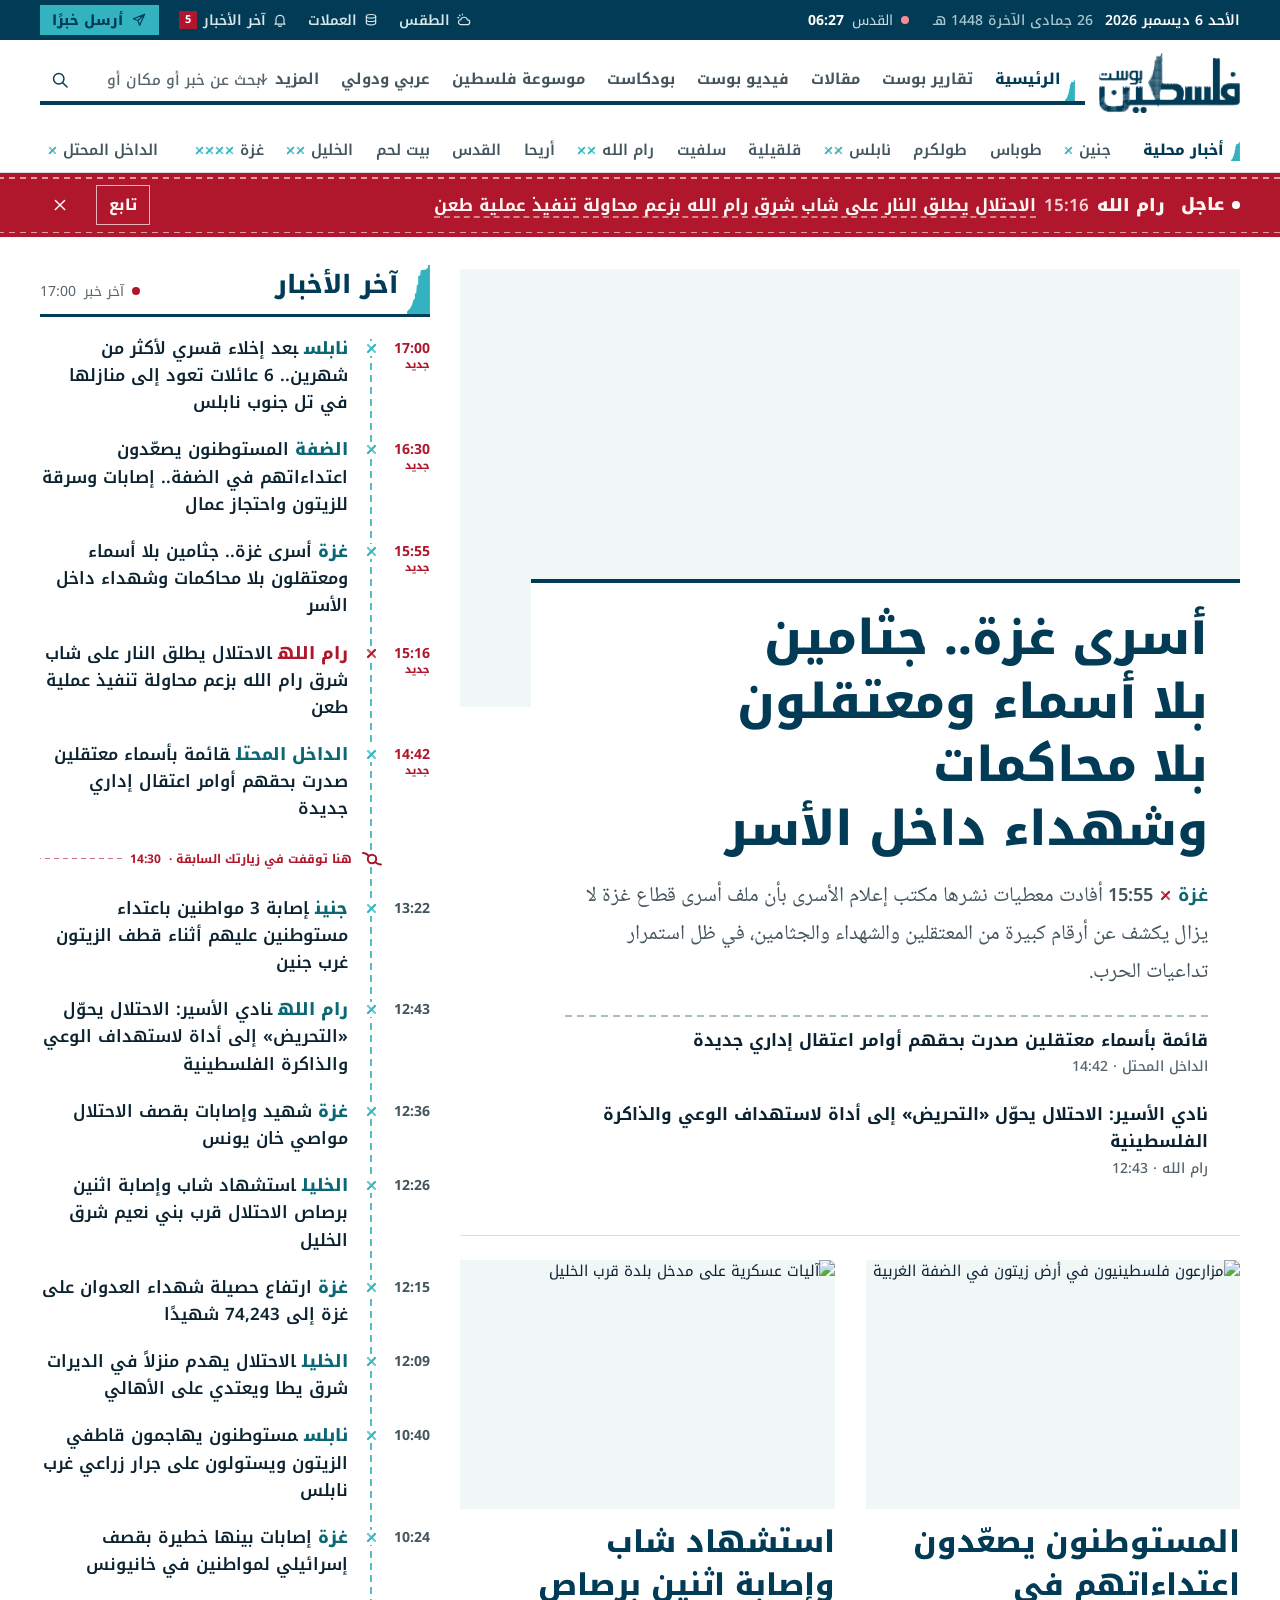
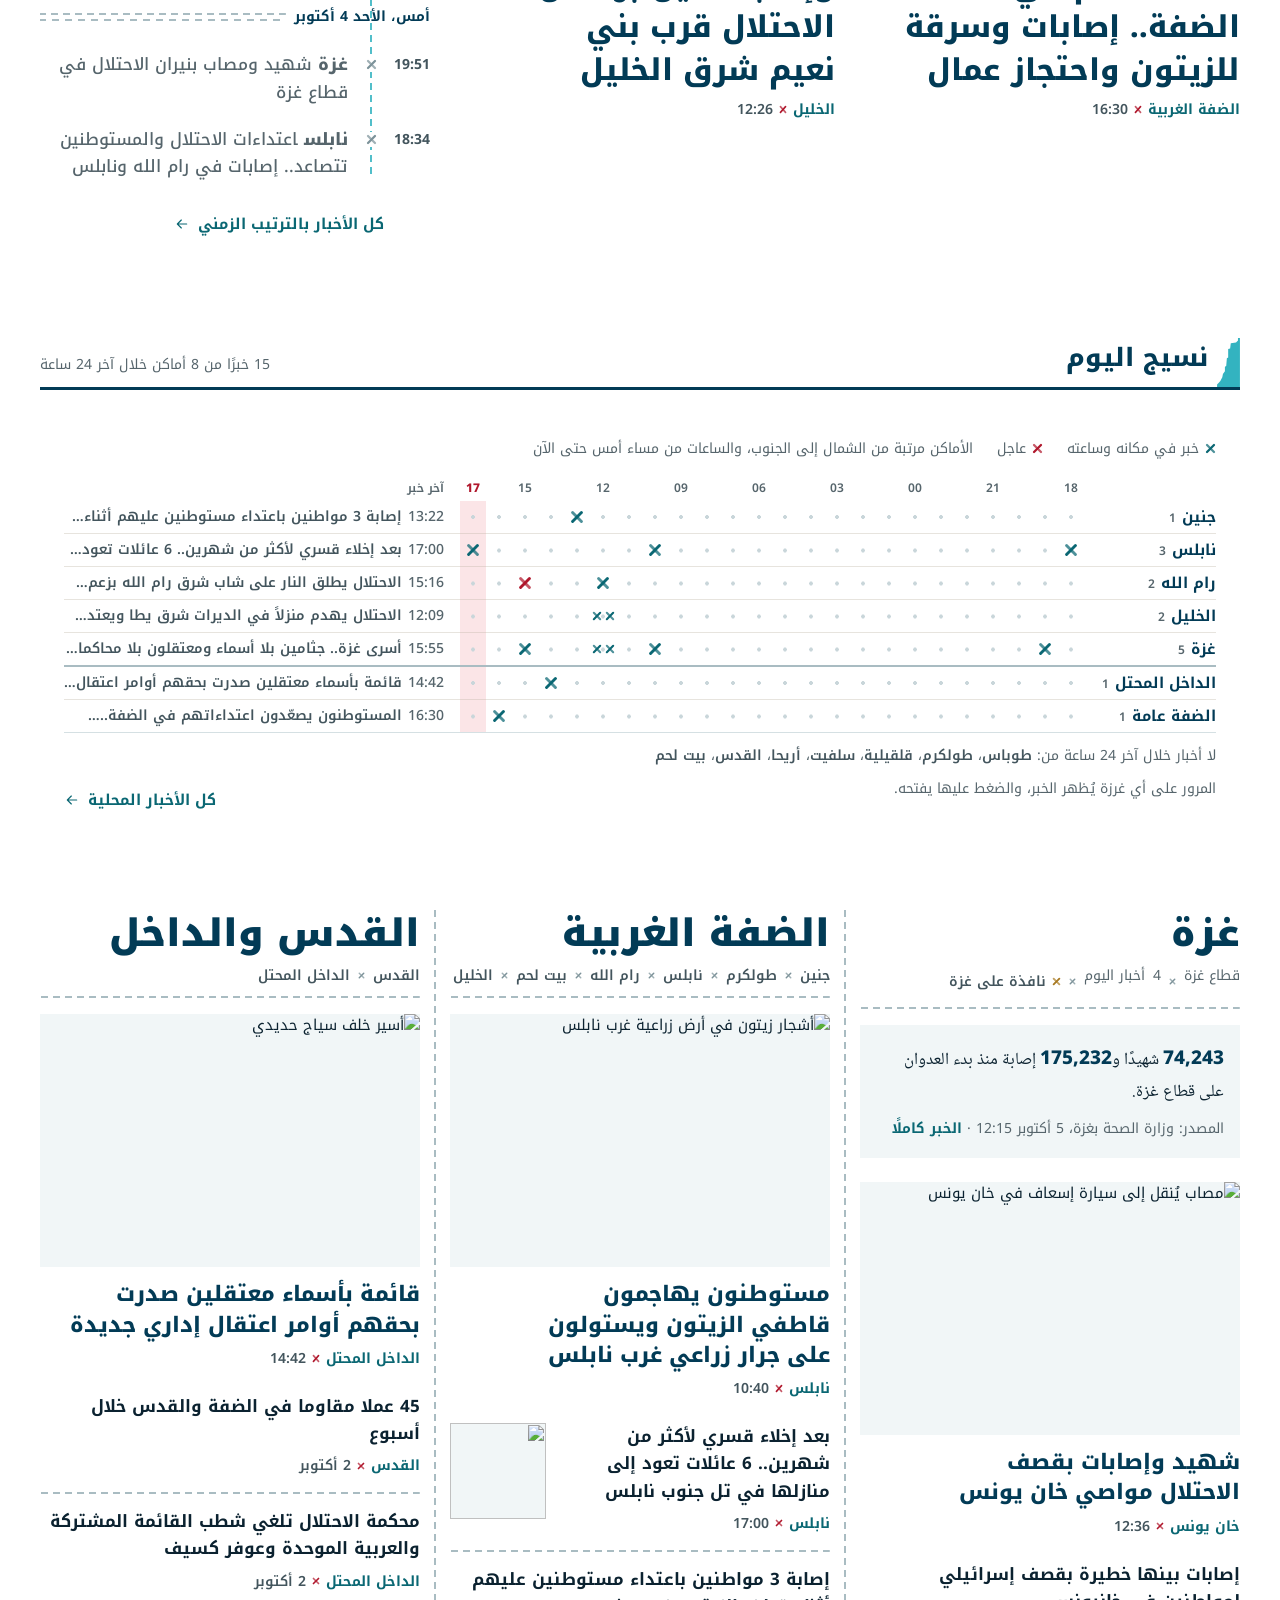
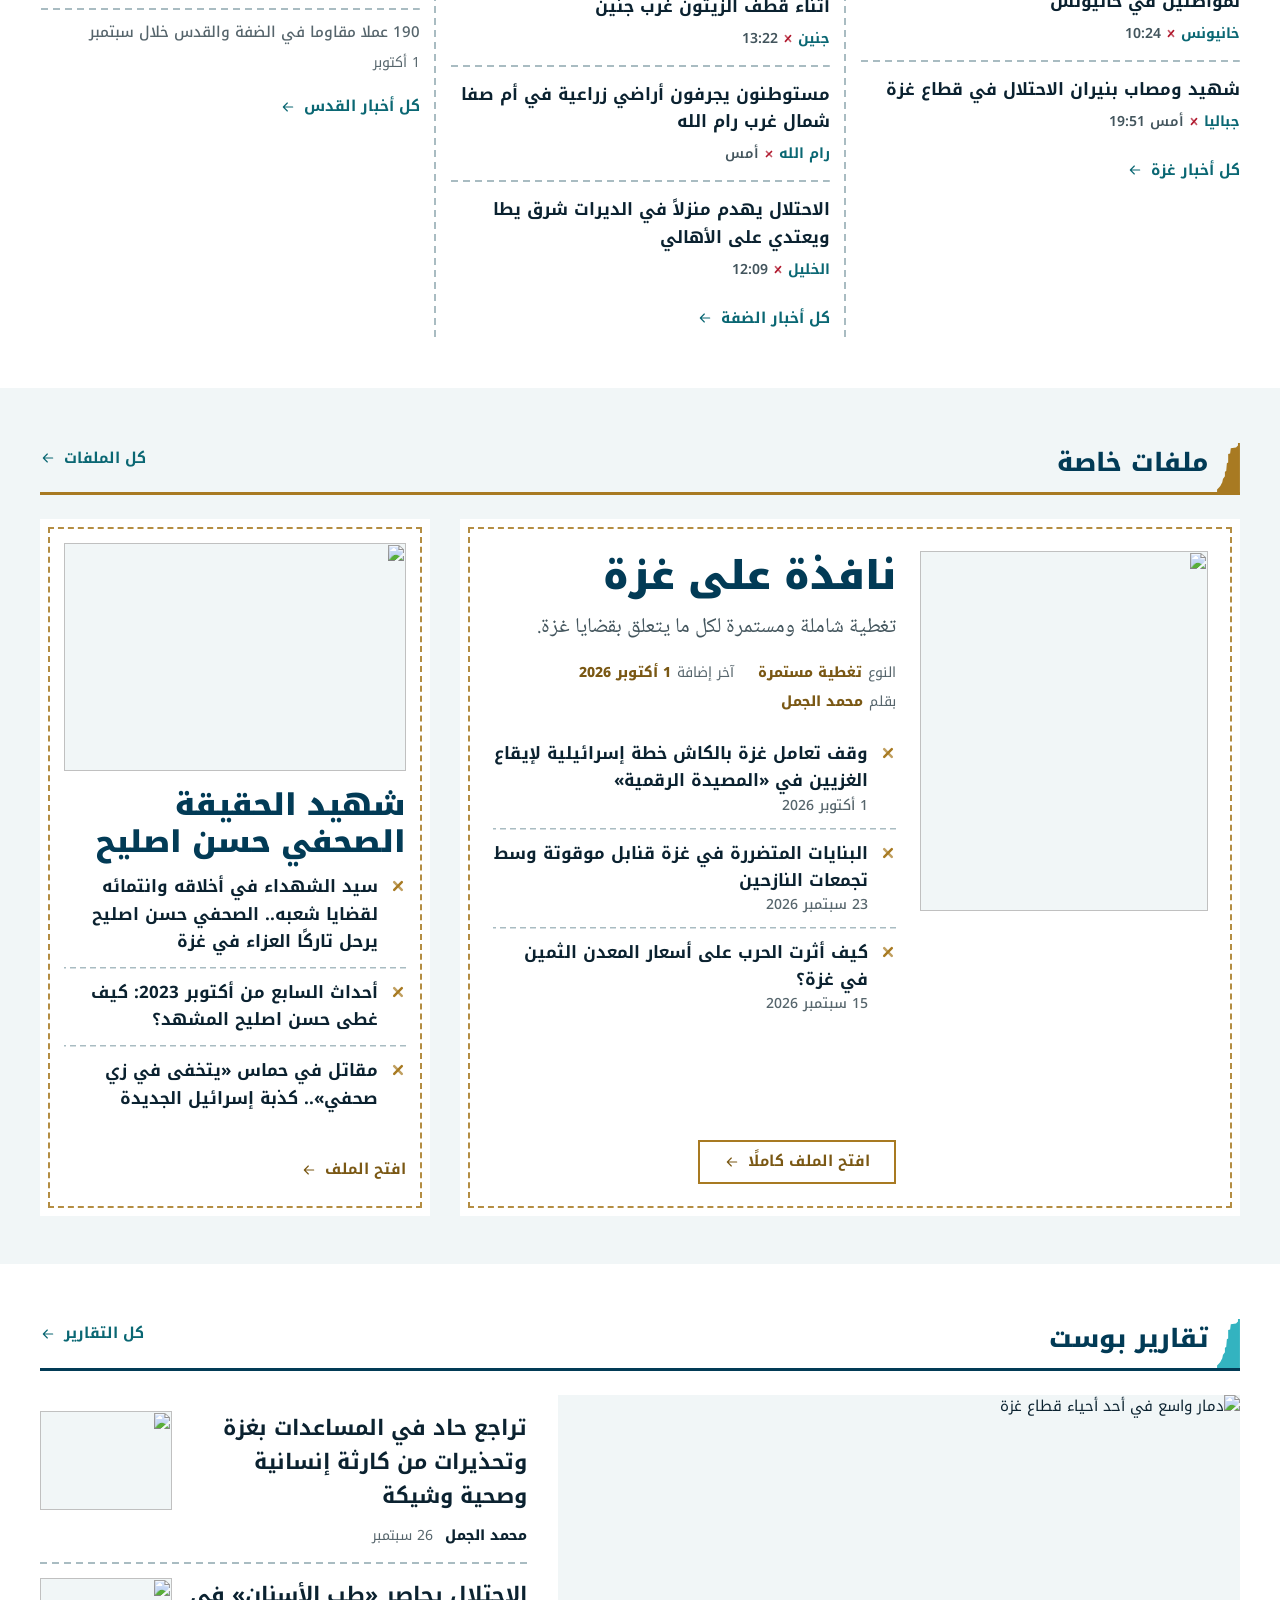
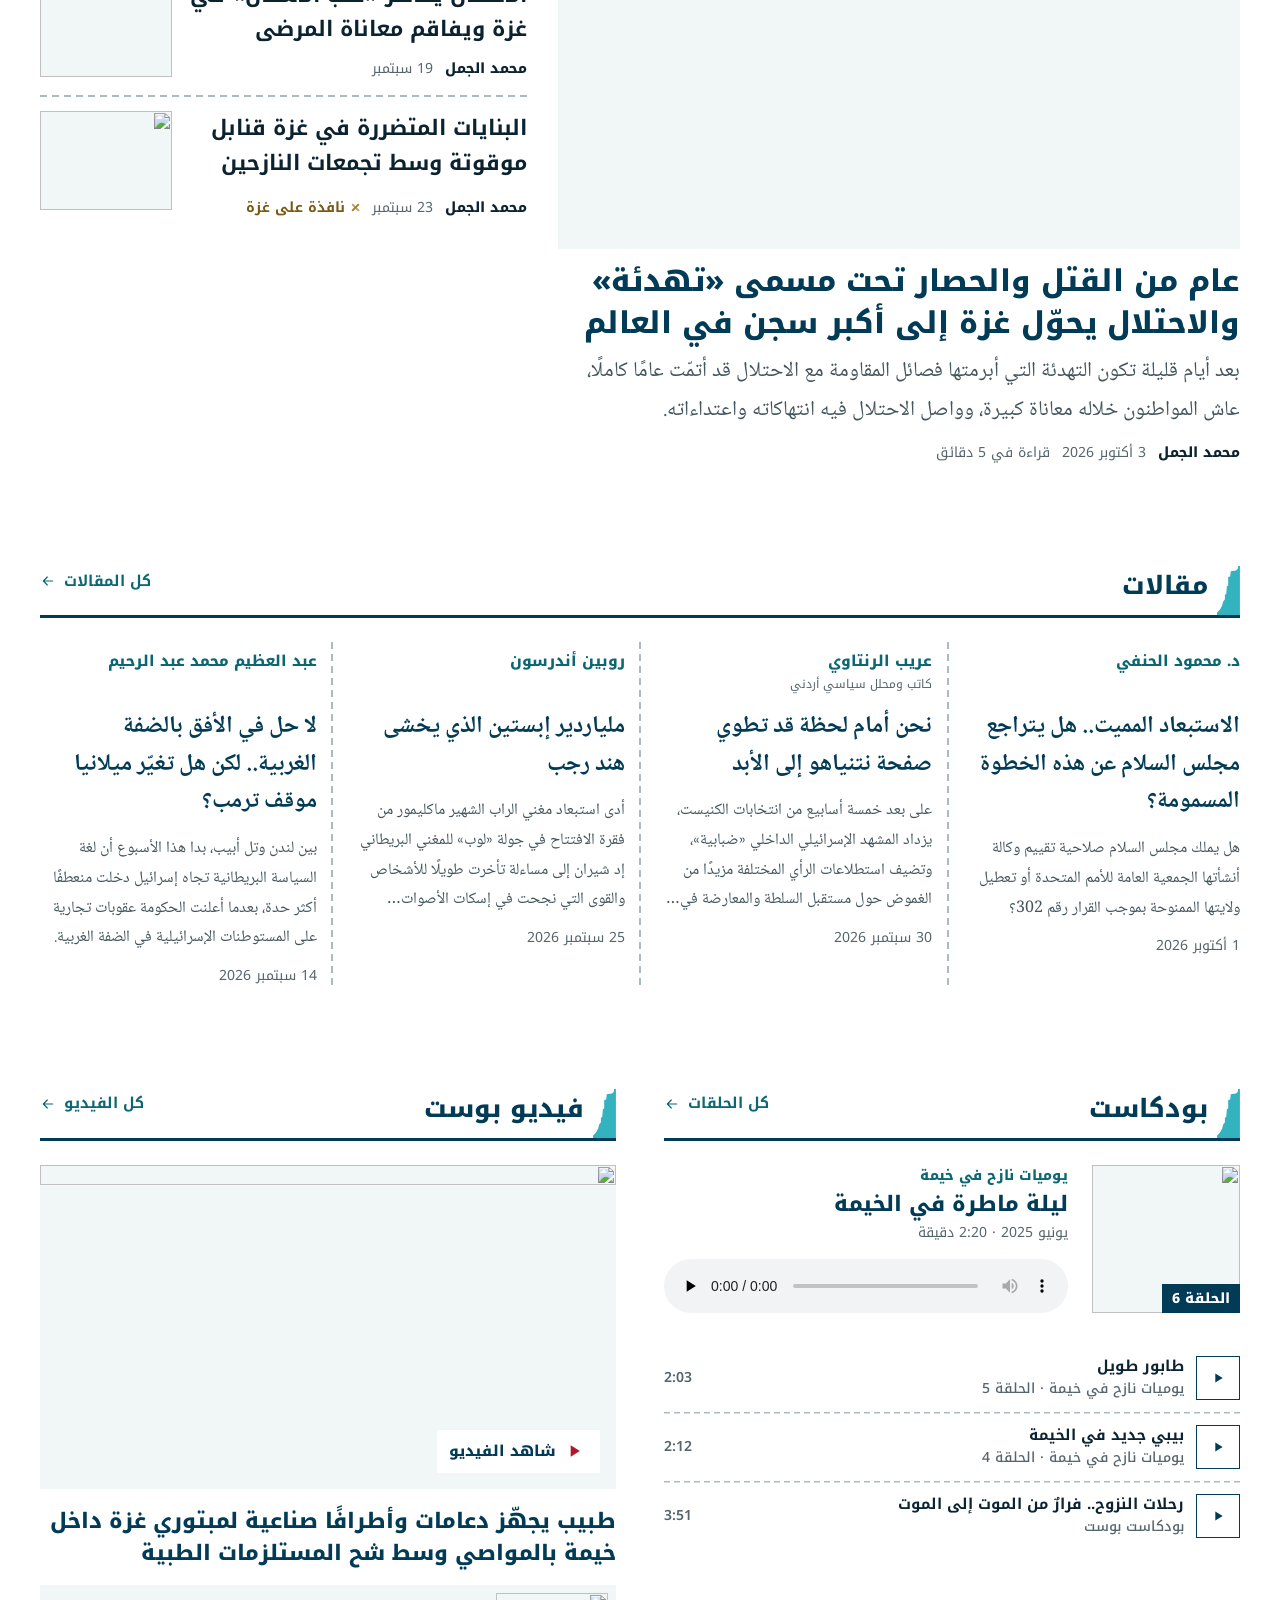
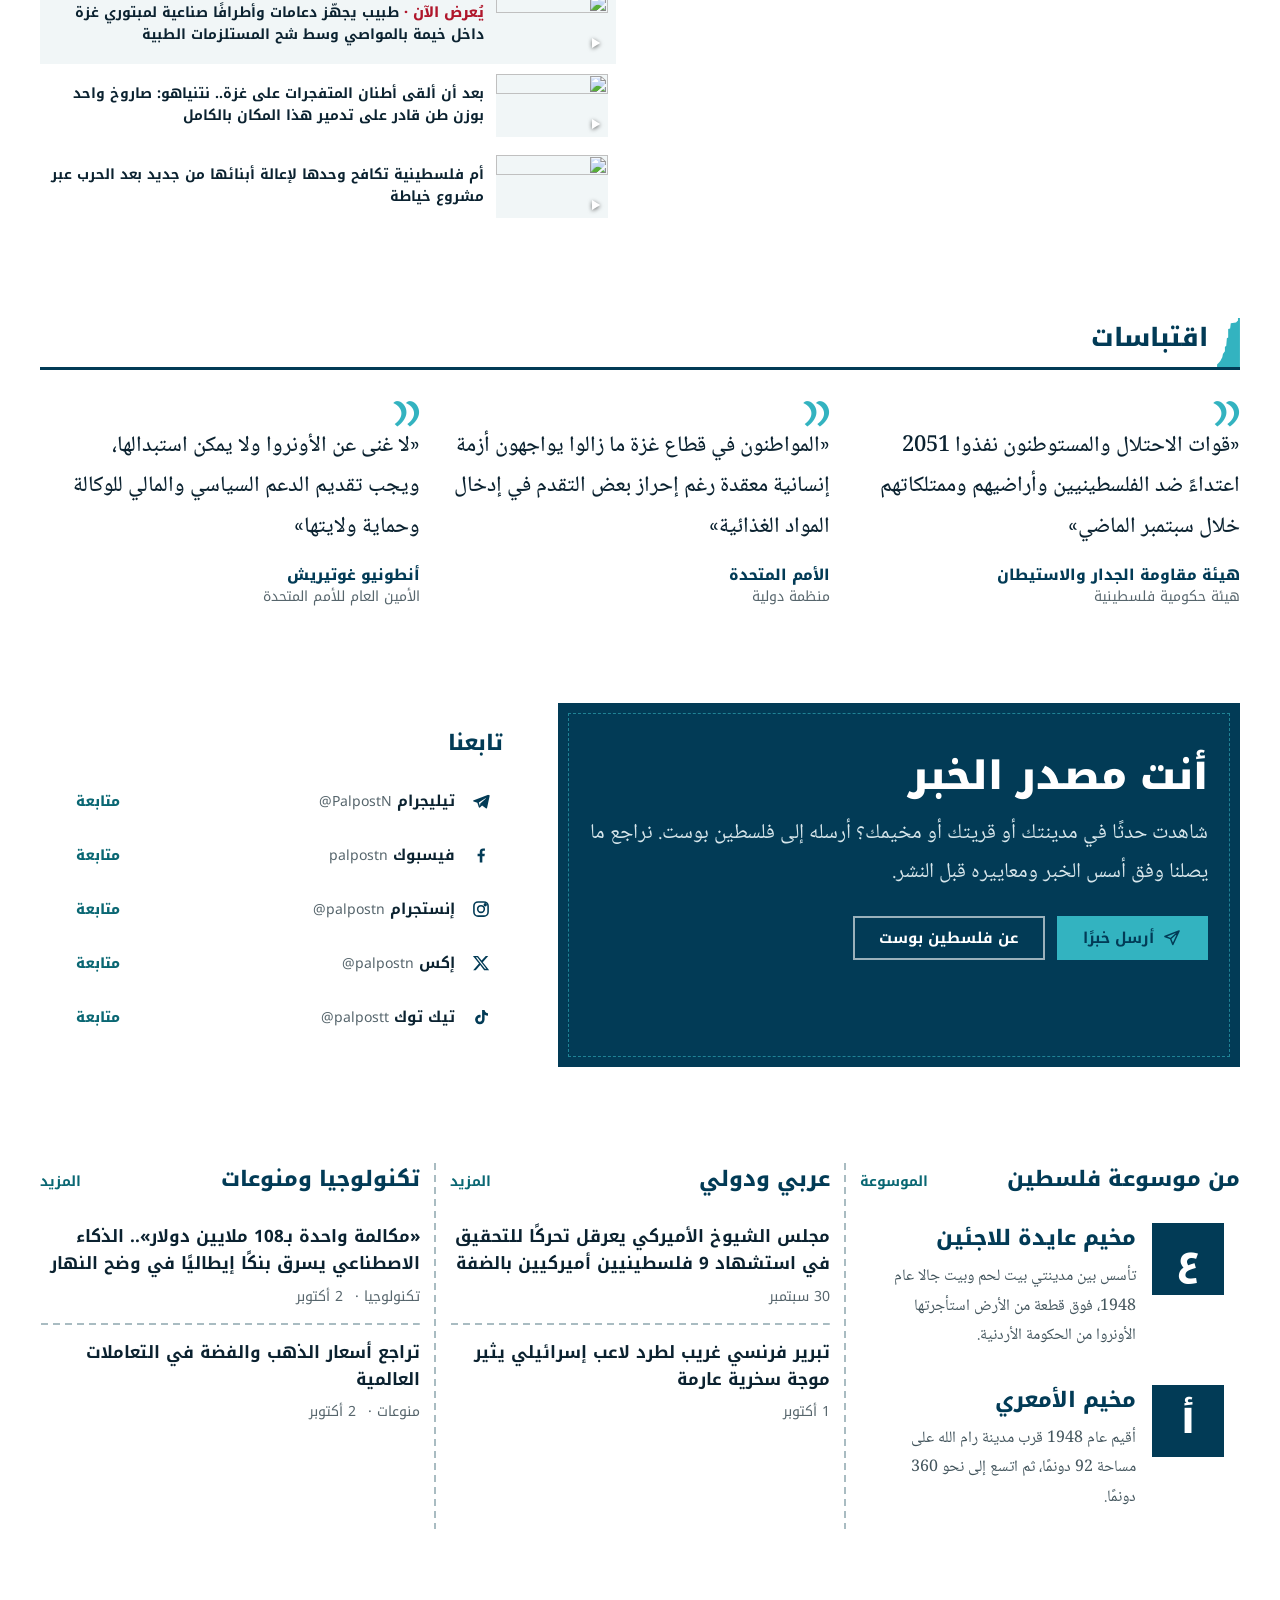
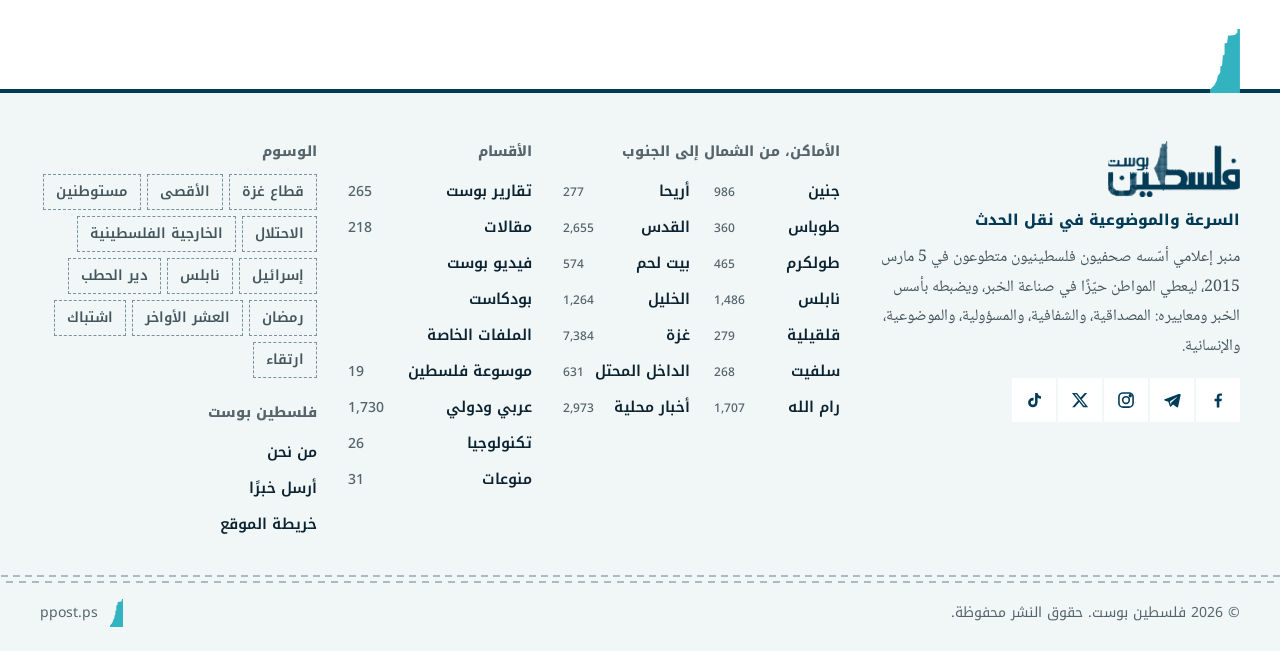
==== index.html @ b48891b4 "Palestine Post 2.0 design prototype preview Co-Authored-By: Claude Opus 5.5 <noreply@anthropic.com>" ====
<!doctype html>
<html lang="ar" dir="rtl">
<head>
<meta charset="utf-8">
<meta name="viewport" content="width=device-width, initial-scale=1, viewport-fit=cover">
<title>فلسطين بوست — ما يحدث في فلسطين الآن، مكانًا مكانًا</title>
<meta name="description" content="آخر الأخبار من غزة والقدس ورام الله ونابلس والخليل وجنين وكل المحافظات، بالتوقيت والمكان. السرعة والموضوعية في نقل الحدث.">
<meta name="robots" content="noindex, nofollow">
<meta name="theme-color" content="#023B56">
<link rel="icon" href="assets/img/favicon.svg" type="image/svg+xml">
<link rel="preconnect" href="https://fonts.googleapis.com">
<link rel="preconnect" href="https://fonts.gstatic.com" crossorigin>
<link rel="preconnect" href="https://fsn1.your-objectstorage.com">
<link rel="stylesheet" href="https://fonts.googleapis.com/css2?family=Noto+Kufi+Arabic:wght@400..900&amp;family=Noto+Naskh+Arabic:wght@400..700&amp;display=swap">
<link rel="stylesheet" href="assets/css/tokens.css?v=14">
<link rel="stylesheet" href="assets/css/base.css?v=14">
<link rel="stylesheet" href="assets/css/components.css?v=14">
<link rel="stylesheet" href="assets/css/pages.css?v=14">
<script src="assets/js/pp.js?v=14" defer></script>

</head>

<body class="page-home">
<svg xmlns="http://www.w3.org/2000/svg" class="sprite" aria-hidden="true" focusable="false">
  
  <symbol id="i-search" viewBox="0 0 24 24"><circle cx="10.5" cy="10.5" r="6.25"/><path d="M15.2 15.2L20.5 20.5"/></symbol>
  <symbol id="i-bell" viewBox="0 0 24 24"><path d="M6 16.5V11a6 6 0 0 1 12 0v5.5l1.5 1.8h-15z"/><path d="M10 20.5a2.2 2.2 0 0 0 4 0"/></symbol>
  <symbol id="i-menu" viewBox="0 0 24 24"><path d="M4 7h16M4 12h16M4 17h16"/></symbol>
  <symbol id="i-close" viewBox="0 0 24 24"><path d="M6.5 6.5l11 11M17.5 6.5l-11 11"/></symbol>
  <symbol id="i-chevron" viewBox="0 0 24 24"><path d="M6.5 9.5L12 15l5.5-5.5"/></symbol>
  <symbol id="i-arrow" viewBox="0 0 24 24"><path d="M19 12H5.5M11 6l-6 6 6 6"/></symbol>
  <symbol id="i-up" viewBox="0 0 24 24"><path d="M12 19V5.5M6 11l6-6 6 6"/></symbol>
  <symbol id="i-play" viewBox="0 0 24 24"><path d="M8 5.2v13.6L19 12z" fill="currentColor" stroke="none"/></symbol>
  <symbol id="i-pause" viewBox="0 0 24 24"><path d="M7 5h3.5v14H7zM13.5 5H17v14h-3.5z" fill="currentColor" stroke="none"/></symbol>
  <symbol id="i-back" viewBox="0 0 24 24"><path d="M4.5 12a7.5 7.5 0 1 0 2.2-5.3M4.5 4.5v3.2h3.2"/></symbol>
  <symbol id="i-fwd" viewBox="0 0 24 24"><path d="M19.5 12a7.5 7.5 0 1 1-2.2-5.3M19.5 4.5v3.2h-3.2"/></symbol>
  <symbol id="i-share" viewBox="0 0 24 24"><circle cx="17.5" cy="5.5" r="2.5"/><circle cx="6.5" cy="12" r="2.5"/><circle cx="17.5" cy="18.5" r="2.5"/><path d="M8.7 10.8l6.6-4M8.7 13.2l6.6 4"/></symbol>
  <symbol id="i-link" viewBox="0 0 24 24"><path d="M10 14a4 4 0 0 0 5.7 0l3-3a4 4 0 0 0-5.7-5.7l-1.1 1.1"/><path d="M14 10a4 4 0 0 0-5.7 0l-3 3a4 4 0 0 0 5.7 5.7l1.1-1.1"/></symbol>
  <symbol id="i-check" viewBox="0 0 24 24"><path d="M5 12.5l4.5 4.5L19 7.5"/></symbol>
  <symbol id="i-weather" viewBox="0 0 24 24"><path d="M7.8 19h9a3.6 3.6 0 0 0 .4-7.2 5.2 5.2 0 0 0-10-0.2A3.7 3.7 0 0 0 7.8 19z"/><path d="M5.2 4.5l.8 1.3M2.6 8.5l1.4.4M9.5 3v1.5"/></symbol>
  <symbol id="i-coins" viewBox="0 0 24 24"><ellipse cx="12" cy="6.5" rx="7" ry="2.8"/><path d="M5 6.5v5c0 1.5 3.1 2.8 7 2.8s7-1.3 7-2.8v-5M5 11.5v5c0 1.5 3.1 2.8 7 2.8s7-1.3 7-2.8v-5"/></symbol>
  <symbol id="i-clock" viewBox="0 0 24 24"><circle cx="12" cy="12" r="8.5"/><path d="M12 7.5V12l3 2"/></symbol>
  <symbol id="i-type" viewBox="0 0 24 24"><path d="M3 18.5L7.5 6l4.5 12.5M4.7 14.5h5.6M14 18.5l3-8.2 3 8.2M15 16h4"/></symbol>
  <symbol id="i-filter" viewBox="0 0 24 24"><path d="M4 5.5h16l-6 7v5.5l-4 2v-7.5z"/></symbol>
  <symbol id="i-grid" viewBox="0 0 24 24"><path d="M4.5 4.5h6v6h-6zM13.5 4.5h6v6h-6zM4.5 13.5h6v6h-6zM13.5 13.5h6v6h-6z"/></symbol>
  <symbol id="i-list" viewBox="0 0 24 24"><path d="M9 6.5h11M9 12h11M9 17.5h11M4.5 6.5h.5M4.5 12h.5M4.5 17.5h.5"/></symbol>
  <symbol id="i-mic" viewBox="0 0 24 24"><rect x="9" y="3.5" width="6" height="11" rx="3"/><path d="M6 11.5a6 6 0 0 0 12 0M12 17.5V21"/></symbol>
  <symbol id="i-film" viewBox="0 0 24 24"><rect x="3" y="6" width="13" height="12"/><path d="M16 10.2l5-3v9.6l-5-3"/></symbol>
  <symbol id="i-folder" viewBox="0 0 24 24"><path d="M3.5 18.5V5.5h6l2 2.5h9v10.5z"/></symbol>
  <symbol id="i-send" viewBox="0 0 24 24"><path d="M20.5 3.5L3.5 10.2l6.8 2.6 2.7 7 7.5-16.3zM10.3 12.8l10.2-9.3"/></symbol>
  <symbol id="i-pin" viewBox="0 0 24 24"><path d="M12 21s-6.5-6-6.5-11a6.5 6.5 0 0 1 13 0c0 5-6.5 11-6.5 11z"/><circle cx="12" cy="10" r="2.3"/></symbol>
  <symbol id="i-calendar" viewBox="0 0 24 24"><rect x="3.5" y="5" width="17" height="15"/><path d="M3.5 9.5h17M8 3v4M16 3v4"/></symbol>
  <symbol id="i-external" viewBox="0 0 24 24"><path d="M14 4h6v6M20 4l-8.5 8.5M18 13.5V20H4V6h6.5"/></symbol>
  <symbol id="i-copy" viewBox="0 0 24 24"><path d="M8.5 8.5h11v11h-11z"/><path d="M15.5 8.5v-4h-11v11h4"/></symbol>
  <symbol id="i-mail" viewBox="0 0 24 24"><path d="M3.5 6h17v12h-17z"/><path d="M4 6.5l8 6 8-6"/></symbol>
  <symbol id="i-sort" viewBox="0 0 24 24"><path d="M8 4.5v15M4.5 16l3.5 3.5L11.5 16M16 19.5v-15M12.5 8L16 4.5 19.5 8"/></symbol>
  <symbol id="i-quote" viewBox="0 0 24 24"><path d="M10.5 6.5L5 12l5.5 5.5M18.5 6.5L13 12l5.5 5.5"/></symbol>
  
  <symbol id="x-stitch" viewBox="0 0 12 12"><path d="M2.2 2.2l7.6 7.6" stroke="currentColor" stroke-opacity=".72" stroke-width="2.5" stroke-linecap="round" fill="none"/><path d="M9.8 2.2l-7.6 7.6" stroke="currentColor" stroke-width="2.5" stroke-linecap="round" fill="none"/></symbol>
  
  <symbol id="stem" viewBox="0 0 35 75"><path d="M32 0h3v75H0v-4l3-3 2-2 3-6 1-5 3-4v-7l2-1 1-12 2-1V17l3-1 1-8 8-1 3-3z" fill="currentColor" stroke="none"/></symbol>
  
  <symbol id="s-facebook" viewBox="0 0 24 24"><path d="M13.6 21v-7.6h2.6l.4-3h-3V8.5c0-.9.3-1.5 1.5-1.5h1.6V4.3c-.3 0-1.2-.1-2.3-.1-2.3 0-3.9 1.4-3.9 4v2.2H7.9v3h2.6V21z" fill="currentColor" stroke="none"/></symbol>
  <symbol id="s-x" viewBox="0 0 24 24"><path d="M17.7 3.5h3L14.1 11l7.7 9.6h-6l-4.7-6.1-5.4 6.1H2.6l7-8L2.3 3.5h6.1l4.3 5.6zm-1 15.4h1.7L7.5 5.1H5.7z" fill="currentColor" stroke="none"/></symbol>
  <symbol id="s-telegram" viewBox="0 0 24 24"><path d="M20.7 4.4L3.4 11.1c-1.2.5-1.1 1.2-.2 1.5l4.4 1.4 1.7 5.2c.2.6.4.8.9.8.4 0 .6-.2.9-.5l2.2-2.1 4.5 3.3c.8.5 1.4.2 1.6-.8l2.9-13.7c.3-1.2-.5-1.8-1.6-1.3zM9.4 13.8l8-5.1c.4-.2.7-.1.4.2l-6.7 6.1-.3 3.1z" fill="currentColor" stroke="none"/></symbol>
  <symbol id="s-instagram" viewBox="0 0 24 24"><rect x="3.5" y="3.5" width="17" height="17" rx="5" fill="none" stroke="currentColor" stroke-width="1.9"/><circle cx="12" cy="12" r="4" fill="none" stroke="currentColor" stroke-width="1.9"/><circle cx="17.1" cy="6.9" r="1.15" fill="currentColor"/></symbol>
  <symbol id="s-tiktok" viewBox="0 0 24 24"><path d="M16.3 3.5c.4 2.2 1.8 3.7 4.1 3.9v3c-1.5 0-2.9-.4-4.1-1.2v5.9a5.7 5.7 0 1 1-5.7-5.7l.9.1v3.1l-.9-.1a2.6 2.6 0 1 0 2.7 2.6V3.5z" fill="currentColor" stroke="none"/></symbol>
  <symbol id="s-whatsapp" viewBox="0 0 24 24"><path d="M12 3.2a8.8 8.8 0 0 0-7.6 13.2L3.3 20.8l4.5-1.2A8.8 8.8 0 1 0 12 3.2z" fill="none" stroke="currentColor" stroke-width="1.8" stroke-linejoin="round"/><path d="M8.9 8.3c.2-.4.4-.4.7-.4h.5c.2 0 .4 0 .6.4l.7 1.8c.1.2 0 .4-.1.6l-.6.7c-.1.1-.2.3 0 .5a6 6 0 0 0 2.4 2.3c.2.1.4.1.5-.1l.7-.8c.2-.2.4-.2.6-.1l1.7.9c.3.1.4.3.3.5 0 .9-.6 1.6-1.4 1.9-.7.3-1.5.2-2.4-.1a8.5 8.5 0 0 1-4.5-4.4c-.4-.9-.3-1.9.3-2.7z" fill="currentColor" stroke="none"/></symbol>
</svg>
<!--
THESIS: Palestine Post as counted-thread journalism: every story is one stitch placed on a grid of places and hours. The page is woven, dense like the thobe's chest panel at the top, open for reading in the middle, dense like the hem at the foot. Refuses the boxed card-grid portal and the flag, map and keffiyeh costume.
OWN-WORLD: White paper ground with cool mist bands (#F1F6F7); logo navy #023B56 carries mastheads, headlines and the baseline; logo teal #33B3C0 is the brand thread and the colour of the ط-stem signature; madder #B0172C only for now and urgent; gold thread only for special files. Noto Kufi Arabic (grid-built display and UI) with Noto Naskh Arabic (reading). Cross-stitch marks, running-stitch seams, a 4px counted grid; no boxed cards, no rounded corners.
STORY: The reader sees the lead story and what happened in the last hours and where, follows a place or a file deeper, and comes back tomorrow to the same loom.
FIRST VIEWPORT: Navy strip with date, Jerusalem clock and live weather and currency values; the logo's baseline drawn across the masthead with sections and search written on it; place rail north to south with today's stitches; red thread only when a story is breaking; lead photo with the headline panel sewn over its corner (8 cols) beside the live thread (4 cols); today's weave starts at the fold.
FORM: Tatreez as an information system; grounded list position 3; seed c39dae84.
FINISH: unreviewed and undocumented is unfinished; this build ends with the finish review, the verdict, and DESIGN.md
-->
<a class="skip-link" href="#main">تخطَّ إلى المحتوى</a>

<header class="masthead" data-masthead>
  <div class="masthead__strip">
    <div class="container masthead__strip-inner">
      <p class="masthead__date"><time data-date-greg datetime="2026-10-05">الاثنين 5 أكتوبر 2026</time><span class="masthead__hijri" data-date-hijri>24 ربيع الآخر 1448 هـ</span></p>
      <p class="masthead__clock"><span class="live-dot" aria-hidden="true"></span>القدس <time data-clock>17:12</time></p>
      <div class="masthead__tools">
        <div class="tool" data-tool="weather">
          <button class="tool__btn" type="button" aria-expanded="false" aria-controls="panel-weather">
            <svg class="icon icon--sm" aria-hidden="true"><use href="#i-weather"/></svg><span class="tool__label">الطقس</span><span class="tool__value num" data-weather-inline hidden></span>
          </button>
          <div class="tool__panel" id="panel-weather" role="region" aria-label="الطقس في غزة والقدس" hidden>
            <p class="tool__title">الطقس <small>توقعات 5 أيام</small></p>
            <div data-weather-body><p class="tool__state">يُحمَّل عند الفتح…</p></div>
          </div>
        </div>
        <div class="tool" data-tool="fx">
          <button class="tool__btn" type="button" aria-expanded="false" aria-controls="panel-fx">
            <svg class="icon icon--sm" aria-hidden="true"><use href="#i-coins"/></svg><span class="tool__label">العملات</span><span class="tool__value num" data-fx-inline hidden></span>
          </button>
          <div class="tool__panel" id="panel-fx" role="region" aria-label="أسعار العملات بالشيكل" hidden>
            <p class="tool__title">العملات <small>مقابل الشيكل</small></p>
            <div data-fx-body><p class="tool__state">يُحمَّل عند الفتح…</p></div>
          </div>
        </div>
        <div class="tool" data-tool="notif">
          <button class="tool__btn" type="button" aria-expanded="false" aria-controls="panel-notif">
            <svg class="icon icon--sm" aria-hidden="true"><use href="#i-bell"/></svg><span class="tool__label">آخر الأخبار</span><span class="tool__badge num" data-notif-count hidden>0</span>
          </button>
          <div class="tool__panel" id="panel-notif" role="region" aria-label="آخر الأخبار منذ زيارتك" hidden>
            <p class="tool__title">آخر الأخبار <small data-notif-since></small></p>
            <ol class="notif-list" data-notif-list></ol>
          </div>
        </div>
        <a class="masthead__send" href="index.html#source"><svg class="icon icon--sm" aria-hidden="true"><use href="#i-send"/></svg>أرسل خبرًا</a>
      </div>
    </div>
  </div>

  <div class="masthead__main">
    <div class="container masthead__main-inner">
      <a class="brand" href="index.html"><span class="brand__logo" role="img" aria-label="فلسطين بوست — الصفحة الرئيسية"></span></a>
      <nav class="sections" aria-label="الأقسام">
        <ul class="sections__list">
          <li><a class="sections__link" href="index.html" aria-current="page">الرئيسية</a></li>
          <li><a class="sections__link" href="section.html">تقارير بوست</a></li>
          <li><a class="sections__link" href="section.html">مقالات</a></li>
          <li><a class="sections__link" href="index.html#media">فيديو بوست</a></li>
          <li><a class="sections__link" href="podcast.html">بودكاست</a></li>
          <li class="sections__opt"><a class="sections__link" href="section.html">موسوعة فلسطين</a></li>
          <li class="sections__opt"><a class="sections__link" href="section.html">عربي ودولي</a></li>
          <li class="more-menu" data-more>
            <button class="sections__link" type="button" aria-expanded="false" aria-controls="more-panel">المزيد<svg class="icon icon--sm" aria-hidden="true"><use href="#i-chevron"/></svg></button>
            <ul class="more-menu__panel" id="more-panel" hidden>
              <li class="more-menu__opt"><a href="section.html">موسوعة فلسطين</a></li>
              <li class="more-menu__opt"><a href="section.html">عربي ودولي</a></li>
              <li><a href="section.html">تكنولوجيا</a></li>
              <li><a href="section.html">منوعات</a></li>
              <li><a href="index.html#source">أرسل خبرًا</a></li>
              <li><a href="index.html#about">من نحن</a></li>
              <li><a href="index.html#sitemap">خريطة الموقع</a></li>
            </ul>
          </li>
        </ul>
      </nav>
      <form class="masthead__search" action="search.html" method="get" role="search">
        <label class="visually-hidden" for="q-head">ابحث في فلسطين بوست</label>
        <input class="masthead__search-input" id="q-head" name="q" type="search" placeholder="ابحث عن خبر أو مكان أو كاتب" autocomplete="off" enterkeyhint="search">
        <button class="masthead__search-btn" type="submit" aria-label="بحث"><svg class="icon" aria-hidden="true"><use href="#i-search"/></svg></button>
      </form>
      <div class="masthead__actions">
        <button class="icon-btn masthead__bell" type="button" data-notif-mobile aria-label="الإشعارات"><svg class="icon" aria-hidden="true"><use href="#i-bell"/></svg><span class="tool__badge num" data-notif-count hidden>0</span></button>
        <button class="icon-btn masthead__search-open" type="button" data-search-open aria-label="بحث في فلسطين بوست"><svg class="icon" aria-hidden="true"><use href="#i-search"/></svg></button>
        <button class="icon-btn masthead__menu-btn" type="button" data-menu-open aria-label="القائمة" aria-haspopup="dialog"><svg class="icon" aria-hidden="true"><use href="#i-menu"/></svg></button>
      </div>
    </div>
  </div>

  <nav class="place-rail" aria-label="الأماكن من الشمال إلى الجنوب">
    <div class="container place-rail__inner">
      <a class="place-rail__all" href="section.html">أخبار محلية</a>
      <ol class="place-rail__list">
        <li><a class="place-rail__item" href="place.html"><span>جنين</span><span class="place-rail__today" aria-hidden="true"><i class="x"></i></span><span class="visually-hidden">، خبر واحد اليوم</span></a></li>
        <li><a class="place-rail__item" href="place.html"><span>طوباس</span></a></li>
        <li><a class="place-rail__item" href="place.html"><span>طولكرم</span></a></li>
        <li><a class="place-rail__item" href="place.html"><span>نابلس</span><span class="place-rail__today" aria-hidden="true"><i class="x"></i><i class="x"></i></span><span class="visually-hidden">، خبران اليوم</span></a></li>
        <li><a class="place-rail__item" href="place.html"><span>قلقيلية</span></a></li>
        <li><a class="place-rail__item" href="place.html"><span>سلفيت</span></a></li>
        <li><a class="place-rail__item" href="place.html"><span>رام الله</span><span class="place-rail__today" aria-hidden="true"><i class="x"></i><i class="x"></i></span><span class="visually-hidden">، خبران اليوم</span></a></li>
        <li><a class="place-rail__item" href="place.html"><span>أريحا</span></a></li>
        <li><a class="place-rail__item" href="place.html"><span>القدس</span></a></li>
        <li><a class="place-rail__item" href="place.html"><span>بيت لحم</span></a></li>
        <li><a class="place-rail__item" href="place.html"><span>الخليل</span><span class="place-rail__today" aria-hidden="true"><i class="x"></i><i class="x"></i></span><span class="visually-hidden">، خبران اليوم</span></a></li>
        <li><a class="place-rail__item" href="place.html"><span>غزة</span><span class="place-rail__today" aria-hidden="true"><i class="x"></i><i class="x"></i><i class="x"></i><i class="x"></i></span><span class="visually-hidden">، 4 أخبار اليوم</span></a></li>
        <li aria-hidden="true"><span class="place-rail__sep"></span></li>
        <li><a class="place-rail__item" href="place.html"><span>الداخل المحتل</span><span class="place-rail__today" aria-hidden="true"><i class="x"></i></span><span class="visually-hidden">، خبر واحد اليوم</span></a></li>
      </ol>
    </div>
  </nav>
</header>


<div class="breaking" role="region" aria-label="خبر عاجل" data-breaking>
  <div class="container breaking__inner">
    <strong class="breaking__label"><span class="live-dot" aria-hidden="true"></span>عاجل</strong>
    <p class="breaking__text"><span class="breaking__place">رام الله</span><time class="breaking__time" datetime="2026-10-05T15:16+03:00">15:16</time><a href="article.html">الاحتلال يطلق النار على شاب شرق رام الله بزعم محاولة تنفيذ عملية طعن</a></p>
    <a class="breaking__follow" href="article.html">تابع</a>
    <button class="breaking__close" type="button" data-breaking-close aria-label="إخفاء الخبر العاجل"><svg class="icon" aria-hidden="true"><use href="#i-close"/></svg></button>
  </div>
</div>

<main id="main">
  <h1 class="visually-hidden">فلسطين بوست: آخر الأخبار من فلسطين</h1>

  <!-- FRONT: the chest panel and the thread -->
  <section class="front container" aria-labelledby="lead-title">
    <div class="front__grid">
      <article class="lead">
        <a class="lead__media frame" href="article.html" tabindex="-1" aria-hidden="true">
          <img src="https://fsn1.your-objectstorage.com/ppost/ppost/uploads/2026/10/file_6ac39d5f60abb.webp"
               srcset="https://ppost.ps/media/img/800/ppost/uploads/2026/10/file_6ac39d5f60abb.webp.webp 800w, https://ppost.ps/media/img/1200/ppost/uploads/2026/10/file_6ac39d5f60abb.webp.webp 1200w"
               sizes="(max-width: 1023px) 100vw, 860px" width="1280" height="853" alt="معتقلون فلسطينيون من قطاع غزة جاثون على الأرض في ساحة يحرسها جنود" fetchpriority="high">
        </a>
        <div class="lead__panel">
          <h2 class="lead__title hl" id="lead-title"><a href="article.html">أسرى غزة.. جثامين بلا أسماء ومعتقلون بلا محاكمات وشهداء داخل الأسر</a></h2>
          <p class="lead__dek t-standfirst"><span class="dateline"><a class="dateline__place" href="place.html">غزة</a><i class="x" aria-hidden="true"></i><time datetime="2026-10-05T15:55+03:00">15:55</time></span> أفادت معطيات نشرها مكتب إعلام الأسرى بأن ملف أسرى قطاع غزة لا يزال يكشف عن أرقام كبيرة من المعتقلين والشهداء والجثامين، في ظل استمرار تداعيات الحرب.</p>
          <ul class="lead__related seam-top">
            <li><a class="hl" href="article.html">قائمة بأسماء معتقلين صدرت بحقهم أوامر اعتقال إداري جديدة</a><span class="t-meta">الداخل المحتل · 14:42</span></li>
            <li><a class="hl" href="article.html">نادي الأسير: الاحتلال يحوّل «التحريض» إلى أداة لاستهداف الوعي والذاكرة الفلسطينية</a><span class="t-meta">رام الله · 12:43</span></li>
          </ul>
        </div>
        <div class="lead__more">
          <article class="story story--image">
            <div class="story__media frame ratio-3x2"><img src="https://fsn1.your-objectstorage.com/ppost/ppost/uploads/2026/10/file_6ac3a5bb0875b.webp" width="1280" height="853" loading="lazy" alt="مزارعون فلسطينيون في أرض زيتون في الضفة الغربية"></div>
            <h3 class="story__title hl"><a href="article.html">المستوطنون يصعّدون اعتداءاتهم في الضفة.. إصابات وسرقة للزيتون واحتجاز عمال</a></h3>
            <p class="story__meta"><span class="dateline">الضفة الغربية<i class="x" aria-hidden="true"></i><time datetime="2026-10-05T16:30+03:00">16:30</time></span></p>
          </article>
          <article class="story story--image">
            <div class="story__media frame ratio-3x2"><img src="https://fsn1.your-objectstorage.com/ppost/ppost/uploads/2026/10/file_6ac36e42bc00b.webp" width="1280" height="853" loading="lazy" alt="آليات عسكرية على مدخل بلدة قرب الخليل"></div>
            <h3 class="story__title hl"><a href="article.html">استشهاد شاب وإصابة اثنين برصاص الاحتلال قرب بني نعيم شرق الخليل</a></h3>
            <p class="story__meta"><span class="dateline">الخليل<i class="x" aria-hidden="true"></i><time datetime="2026-10-05T12:26+03:00">12:26</time></span></p>
          </article>
        </div>
      </article>

      <aside class="thread" aria-labelledby="thread-title" data-thread>
        <div class="thread__head section-head">
          <h2 class="thread__title section-head__title" id="thread-title">آخر الأخبار</h2>
          <p class="thread__status"><span class="live-dot" aria-hidden="true"></span>آخر خبر <time datetime="2026-10-05T17:00+03:00">17:00</time></p>
        </div>
        <ol class="thread__list">
          <li class="thread__item" data-t="2026-10-05T17:00"><time class="thread__time" datetime="2026-10-05T17:00+03:00">17:00</time><span class="thread__node" aria-hidden="true"><i class="x"></i></span><a class="thread__link hl" href="article.html" data-story="23766"><b class="thread__place">نابلس</b>بعد إخلاء قسري لأكثر من شهرين.. 6 عائلات تعود إلى منازلها في تل جنوب نابلس</a></li>
          <li class="thread__item" data-t="2026-10-05T16:30"><time class="thread__time" datetime="2026-10-05T16:30+03:00">16:30</time><span class="thread__node" aria-hidden="true"><i class="x"></i></span><a class="thread__link hl" href="article.html" data-story="23765"><b class="thread__place">الضفة</b>المستوطنون يصعّدون اعتداءاتهم في الضفة.. إصابات وسرقة للزيتون واحتجاز عمال</a></li>
          <li class="thread__item" data-t="2026-10-05T15:55"><time class="thread__time" datetime="2026-10-05T15:55+03:00">15:55</time><span class="thread__node" aria-hidden="true"><i class="x"></i></span><a class="thread__link hl" href="article.html" data-story="23764"><b class="thread__place">غزة</b>أسرى غزة.. جثامين بلا أسماء ومعتقلون بلا محاكمات وشهداء داخل الأسر</a></li>
          <li class="thread__item is-breaking" data-t="2026-10-05T15:16"><time class="thread__time" datetime="2026-10-05T15:16+03:00">15:16</time><span class="thread__node" aria-hidden="true"><i class="x"></i></span><a class="thread__link hl" href="article.html" data-story="23763"><b class="thread__place">رام الله</b>الاحتلال يطلق النار على شاب شرق رام الله بزعم محاولة تنفيذ عملية طعن</a></li>
          <li class="thread__item" data-t="2026-10-05T14:42"><time class="thread__time" datetime="2026-10-05T14:42+03:00">14:42</time><span class="thread__node" aria-hidden="true"><i class="x"></i></span><a class="thread__link hl" href="article.html" data-story="23762"><b class="thread__place">الداخل المحتل</b>قائمة بأسماء معتقلين صدرت بحقهم أوامر اعتقال إداري جديدة</a></li>
          <li class="thread__item" data-t="2026-10-05T13:22"><time class="thread__time" datetime="2026-10-05T13:22+03:00">13:22</time><span class="thread__node" aria-hidden="true"><i class="x"></i></span><a class="thread__link hl" href="article.html" data-story="23761"><b class="thread__place">جنين</b>إصابة 3 مواطنين باعتداء مستوطنين عليهم أثناء قطف الزيتون غرب جنين</a></li>
          <li class="thread__item" data-t="2026-10-05T12:43"><time class="thread__time" datetime="2026-10-05T12:43+03:00">12:43</time><span class="thread__node" aria-hidden="true"><i class="x"></i></span><a class="thread__link hl" href="article.html" data-story="23760"><b class="thread__place">رام الله</b>نادي الأسير: الاحتلال يحوّل «التحريض» إلى أداة لاستهداف الوعي والذاكرة الفلسطينية</a></li>
          <li class="thread__item" data-t="2026-10-05T12:36"><time class="thread__time" datetime="2026-10-05T12:36+03:00">12:36</time><span class="thread__node" aria-hidden="true"><i class="x"></i></span><a class="thread__link hl" href="article.html" data-story="23759"><b class="thread__place">غزة</b>شهيد وإصابات بقصف الاحتلال مواصي خان يونس</a></li>
          <li data-extra class="thread__item" data-t="2026-10-05T12:26"><time class="thread__time" datetime="2026-10-05T12:26+03:00">12:26</time><span class="thread__node" aria-hidden="true"><i class="x"></i></span><a class="thread__link hl" href="article.html" data-story="23758"><b class="thread__place">الخليل</b>استشهاد شاب وإصابة اثنين برصاص الاحتلال قرب بني نعيم شرق الخليل</a></li>
          <li data-extra class="thread__item" data-t="2026-10-05T12:15"><time class="thread__time" datetime="2026-10-05T12:15+03:00">12:15</time><span class="thread__node" aria-hidden="true"><i class="x"></i></span><a class="thread__link hl" href="article.html" data-story="23757"><b class="thread__place">غزة</b>ارتفاع حصيلة شهداء العدوان على غزة إلى 74,243 شهيدًا</a></li>
          <li data-extra class="thread__item" data-t="2026-10-05T12:09"><time class="thread__time" datetime="2026-10-05T12:09+03:00">12:09</time><span class="thread__node" aria-hidden="true"><i class="x"></i></span><a class="thread__link hl" href="article.html" data-story="23756"><b class="thread__place">الخليل</b>الاحتلال يهدم منزلاً في الديرات شرق يطا ويعتدي على الأهالي</a></li>
          <li data-extra class="thread__item" data-t="2026-10-05T10:40"><time class="thread__time" datetime="2026-10-05T10:40+03:00">10:40</time><span class="thread__node" aria-hidden="true"><i class="x"></i></span><a class="thread__link hl" href="article.html" data-story="23755"><b class="thread__place">نابلس</b>مستوطنون يهاجمون قاطفي الزيتون ويستولون على جرار زراعي غرب نابلس</a></li>
          <li data-extra class="thread__item" data-t="2026-10-05T10:24"><time class="thread__time" datetime="2026-10-05T10:24+03:00">10:24</time><span class="thread__node" aria-hidden="true"><i class="x"></i></span><a class="thread__link hl" href="article.html" data-story="23754"><b class="thread__place">غزة</b>إصابات بينها خطيرة بقصف إسرائيلي لمواطنين في خانيونس</a></li>
          <li data-extra class="thread__day" role="separator">أمس، الأحد 4 أكتوبر</li>
          <li data-extra class="thread__item is-archive" data-t="2026-10-04T19:51"><time class="thread__time" datetime="2026-10-04T19:51+03:00">19:51</time><span class="thread__node" aria-hidden="true"><i class="x"></i></span><a class="thread__link hl" href="article.html" data-story="23753"><b class="thread__place">غزة</b>شهيد ومصاب بنيران الاحتلال في قطاع غزة</a></li>
          <li data-extra class="thread__item is-archive" data-t="2026-10-04T18:34"><time class="thread__time" datetime="2026-10-04T18:34+03:00">18:34</time><span class="thread__node" aria-hidden="true"><i class="x"></i></span><a class="thread__link hl" href="article.html" data-story="23752"><b class="thread__place">نابلس</b>اعتداءات الاحتلال والمستوطنين تتصاعد.. إصابات في رام الله ونابلس</a></li>
        </ol>
        <button class="thread__expand btn btn--thread" type="button" data-thread-expand aria-expanded="false">عرض 7 أخبار أخرى</button>
        <div class="thread__foot"><a class="more-link" href="section.html">كل الأخبار بالترتيب الزمني<svg class="icon icon--sm" aria-hidden="true"><use href="#i-arrow"/></svg></a></div>
      </aside>
    </div>
  </section>

  <!-- WEAVE: today's fabric -->
  <section class="weave container" aria-labelledby="weave-title" data-weave>
    <div class="section-head seam-bottom">
      <h2 class="section-head__title" id="weave-title">نسيج اليوم</h2>
      <p class="section-head__note"><span class="num">15</span> خبرًا من <span class="num">8</span> أماكن خلال آخر 24 ساعة</p>
    </div>
    <div class="weave__frame">
      <div class="weave__legend" aria-hidden="true">
        <span><i class="x x--teal-ink"></i>خبر في مكانه وساعته</span>
        <span><i class="x x--madder"></i>عاجل</span>
        <span>الأماكن مرتبة من الشمال إلى الجنوب، والساعات من مساء أمس حتى الآن</span>
      </div>
      <table class="weave__table">
        <caption class="visually-hidden">عدد الأخبار في كل مكان حسب الساعة، من الساعة 18:00 أمس حتى 17:00 اليوم</caption>
        <colgroup><col class="weave__col-place"><col span="24" class="weave__col-hour"><col class="weave__col-latest"></colgroup>
        <thead><tr><th scope="col" class="weave__corner"><span class="visually-hidden">المكان</span></th><th scope="col" class="weave__hour"><span class="num">18</span></th><th scope="col" class="weave__hour is-minor"><span class="num">19</span></th><th scope="col" class="weave__hour is-minor"><span class="num">20</span></th><th scope="col" class="weave__hour"><span class="num">21</span></th><th scope="col" class="weave__hour is-minor"><span class="num">22</span></th><th scope="col" class="weave__hour is-minor"><span class="num">23</span></th><th scope="col" class="weave__hour"><span class="num">00</span></th><th scope="col" class="weave__hour is-minor"><span class="num">01</span></th><th scope="col" class="weave__hour is-minor"><span class="num">02</span></th><th scope="col" class="weave__hour"><span class="num">03</span></th><th scope="col" class="weave__hour is-minor"><span class="num">04</span></th><th scope="col" class="weave__hour is-minor"><span class="num">05</span></th><th scope="col" class="weave__hour"><span class="num">06</span></th><th scope="col" class="weave__hour is-minor"><span class="num">07</span></th><th scope="col" class="weave__hour is-minor"><span class="num">08</span></th><th scope="col" class="weave__hour"><span class="num">09</span></th><th scope="col" class="weave__hour is-minor"><span class="num">10</span></th><th scope="col" class="weave__hour is-minor"><span class="num">11</span></th><th scope="col" class="weave__hour"><span class="num">12</span></th><th scope="col" class="weave__hour is-minor"><span class="num">13</span></th><th scope="col" class="weave__hour is-minor"><span class="num">14</span></th><th scope="col" class="weave__hour"><span class="num">15</span></th><th scope="col" class="weave__hour is-minor"><span class="num">16</span></th><th scope="col" class="weave__hour is-now"><span class="num">17</span></th><th scope="col" class="weave__latest-h">آخر خبر</th></tr></thead>
<tbody>
<tr class="weave__row"><th scope="row"><a href="place.html">جنين</a><span class="weave__count num">1</span></th>
<td class="h"></td>
<td class="h"></td>
<td class="h"></td>
<td class="h"></td>
<td class="h"></td>
<td class="h"></td>
<td class="h"></td>
<td class="h"></td>
<td class="h"></td>
<td class="h"></td>
<td class="h"></td>
<td class="h"></td>
<td class="h"></td>
<td class="h"></td>
<td class="h"></td>
<td class="h"></td>
<td class="h"></td>
<td class="h"></td>
<td class="h"></td>
<td class="h"><a class="stitch" href="article.html" data-story="23761" aria-label="جنين، 13:22: إصابة 3 مواطنين باعتداء مستوطنين عليهم أثناء قطف الزيتون غرب جنين"><i class="x" aria-hidden="true"></i><span class="stitch__tip" aria-hidden="true"><time>13:22</time>إصابة 3 مواطنين باعتداء مستوطنين عليهم أثناء قطف الزيتون غرب جنين</span></a></td>
<td class="h"></td>
<td class="h"></td>
<td class="h"></td>
<td class="h is-now"></td>
<td class="weave__latest"><a href="article.html"><time>13:22</time>إصابة 3 مواطنين باعتداء مستوطنين عليهم أثناء قطف الزيتون غرب جنين</a></td></tr>
<tr class="weave__row"><th scope="row"><a href="place.html">نابلس</a><span class="weave__count num">3</span></th>
<td class="h"><a class="stitch" href="article.html" data-story="23752" aria-label="نابلس، أمس 18:34: اعتداءات الاحتلال والمستوطنين تتصاعد.. إصابات في رام الله ونابلس"><i class="x" aria-hidden="true"></i><span class="stitch__tip" aria-hidden="true"><time>أمس 18:34</time>اعتداءات الاحتلال والمستوطنين تتصاعد.. إصابات في رام الله ونابلس</span></a></td>
<td class="h"></td>
<td class="h"></td>
<td class="h"></td>
<td class="h"></td>
<td class="h"></td>
<td class="h"></td>
<td class="h"></td>
<td class="h"></td>
<td class="h"></td>
<td class="h"></td>
<td class="h"></td>
<td class="h"></td>
<td class="h"></td>
<td class="h"></td>
<td class="h"></td>
<td class="h"><a class="stitch" href="article.html" data-story="23755" aria-label="نابلس، 10:40: مستوطنون يهاجمون قاطفي الزيتون ويستولون على جرار زراعي غرب نابلس"><i class="x" aria-hidden="true"></i><span class="stitch__tip" aria-hidden="true"><time>10:40</time>مستوطنون يهاجمون قاطفي الزيتون ويستولون على جرار زراعي غرب نابلس</span></a></td>
<td class="h"></td>
<td class="h"></td>
<td class="h"></td>
<td class="h"></td>
<td class="h"></td>
<td class="h"></td>
<td class="h is-now"><a class="stitch" href="article.html" data-story="23766" aria-label="نابلس، 17:00: بعد إخلاء قسري لأكثر من شهرين.. 6 عائلات تعود إلى منازلها في تل جنوب نابلس"><i class="x" aria-hidden="true"></i><span class="stitch__tip" aria-hidden="true"><time>17:00</time>بعد إخلاء قسري لأكثر من شهرين.. 6 عائلات تعود إلى منازلها في تل جنوب نابلس</span></a></td>
<td class="weave__latest"><a href="article.html"><time>17:00</time>بعد إخلاء قسري لأكثر من شهرين.. 6 عائلات تعود إلى منازلها في تل جنوب نابلس</a></td></tr>
<tr class="weave__row"><th scope="row"><a href="place.html">رام الله</a><span class="weave__count num">2</span></th>
<td class="h"></td>
<td class="h"></td>
<td class="h"></td>
<td class="h"></td>
<td class="h"></td>
<td class="h"></td>
<td class="h"></td>
<td class="h"></td>
<td class="h"></td>
<td class="h"></td>
<td class="h"></td>
<td class="h"></td>
<td class="h"></td>
<td class="h"></td>
<td class="h"></td>
<td class="h"></td>
<td class="h"></td>
<td class="h"></td>
<td class="h"><a class="stitch" href="article.html" data-story="23760" aria-label="رام الله، 12:43: نادي الأسير: الاحتلال يحوّل «التحريض» إلى أداة لاستهداف الوعي والذاكرة الفلسطينية"><i class="x" aria-hidden="true"></i><span class="stitch__tip" aria-hidden="true"><time>12:43</time>نادي الأسير: الاحتلال يحوّل «التحريض» إلى أداة لاستهداف الوعي والذاكرة الفلسطينية</span></a></td>
<td class="h"></td>
<td class="h"></td>
<td class="h"><a class="stitch is-breaking" href="article.html" data-story="23763" aria-label="رام الله، 15:16: الاحتلال يطلق النار على شاب شرق رام الله بزعم محاولة تنفيذ عملية طعن"><i class="x" aria-hidden="true"></i><span class="stitch__tip" aria-hidden="true"><time>15:16</time>الاحتلال يطلق النار على شاب شرق رام الله بزعم محاولة تنفيذ عملية طعن</span></a></td>
<td class="h"></td>
<td class="h is-now"></td>
<td class="weave__latest"><a href="article.html"><time>15:16</time>الاحتلال يطلق النار على شاب شرق رام الله بزعم محاولة تنفيذ عملية طعن</a></td></tr>
<tr class="weave__row"><th scope="row"><a href="place.html">الخليل</a><span class="weave__count num">2</span></th>
<td class="h"></td>
<td class="h"></td>
<td class="h"></td>
<td class="h"></td>
<td class="h"></td>
<td class="h"></td>
<td class="h"></td>
<td class="h"></td>
<td class="h"></td>
<td class="h"></td>
<td class="h"></td>
<td class="h"></td>
<td class="h"></td>
<td class="h"></td>
<td class="h"></td>
<td class="h"></td>
<td class="h"></td>
<td class="h"></td>
<td class="h"><a class="stitch stitch--sm" href="article.html" data-story="23756" aria-label="الخليل، 12:09: الاحتلال يهدم منزلاً في الديرات شرق يطا ويعتدي على الأهالي"><i class="x" aria-hidden="true"></i><span class="stitch__tip" aria-hidden="true"><time>12:09</time>الاحتلال يهدم منزلاً في الديرات شرق يطا ويعتدي على الأهالي</span></a><a class="stitch stitch--sm" href="article.html" data-story="23758" aria-label="الخليل، 12:26: استشهاد شاب وإصابة اثنين برصاص الاحتلال قرب بني نعيم شرق الخليل"><i class="x" aria-hidden="true"></i><span class="stitch__tip" aria-hidden="true"><time>12:26</time>استشهاد شاب وإصابة اثنين برصاص الاحتلال قرب بني نعيم شرق الخليل</span></a></td>
<td class="h"></td>
<td class="h"></td>
<td class="h"></td>
<td class="h"></td>
<td class="h is-now"></td>
<td class="weave__latest"><a href="article.html"><time>12:09</time>الاحتلال يهدم منزلاً في الديرات شرق يطا ويعتدي على الأهالي</a></td></tr>
<tr class="weave__row"><th scope="row"><a href="place.html">غزة</a><span class="weave__count num">5</span></th>
<td class="h"></td>
<td class="h"><a class="stitch" href="article.html" data-story="23753" aria-label="غزة، أمس 19:51: شهيد ومصاب بنيران الاحتلال في قطاع غزة"><i class="x" aria-hidden="true"></i><span class="stitch__tip" aria-hidden="true"><time>أمس 19:51</time>شهيد ومصاب بنيران الاحتلال في قطاع غزة</span></a></td>
<td class="h"></td>
<td class="h"></td>
<td class="h"></td>
<td class="h"></td>
<td class="h"></td>
<td class="h"></td>
<td class="h"></td>
<td class="h"></td>
<td class="h"></td>
<td class="h"></td>
<td class="h"></td>
<td class="h"></td>
<td class="h"></td>
<td class="h"></td>
<td class="h"><a class="stitch" href="article.html" data-story="23754" aria-label="غزة، 10:24: إصابات بينها خطيرة بقصف إسرائيلي لمواطنين في خانيونس"><i class="x" aria-hidden="true"></i><span class="stitch__tip" aria-hidden="true"><time>10:24</time>إصابات بينها خطيرة بقصف إسرائيلي لمواطنين في خانيونس</span></a></td>
<td class="h"></td>
<td class="h"><a class="stitch stitch--sm" href="article.html" data-story="23757" aria-label="غزة، 12:15: ارتفاع حصيلة شهداء العدوان على غزة إلى 74,243 شهيدًا"><i class="x" aria-hidden="true"></i><span class="stitch__tip" aria-hidden="true"><time>12:15</time>ارتفاع حصيلة شهداء العدوان على غزة إلى 74,243 شهيدًا</span></a><a class="stitch stitch--sm" href="article.html" data-story="23759" aria-label="غزة، 12:36: شهيد وإصابات بقصف الاحتلال مواصي خان يونس"><i class="x" aria-hidden="true"></i><span class="stitch__tip" aria-hidden="true"><time>12:36</time>شهيد وإصابات بقصف الاحتلال مواصي خان يونس</span></a></td>
<td class="h"></td>
<td class="h"></td>
<td class="h"><a class="stitch" href="article.html" data-story="23764" aria-label="غزة، 15:55: أسرى غزة.. جثامين بلا أسماء ومعتقلون بلا محاكمات وشهداء داخل الأسر"><i class="x" aria-hidden="true"></i><span class="stitch__tip" aria-hidden="true"><time>15:55</time>أسرى غزة.. جثامين بلا أسماء ومعتقلون بلا محاكمات وشهداء داخل الأسر</span></a></td>
<td class="h"></td>
<td class="h is-now"></td>
<td class="weave__latest"><a href="article.html"><time>15:55</time>أسرى غزة.. جثامين بلا أسماء ومعتقلون بلا محاكمات وشهداء داخل الأسر</a></td></tr>
<tr class="weave__row weave__row--sep"><th scope="row"><a href="place.html">الداخل المحتل</a><span class="weave__count num">1</span></th>
<td class="h"></td>
<td class="h"></td>
<td class="h"></td>
<td class="h"></td>
<td class="h"></td>
<td class="h"></td>
<td class="h"></td>
<td class="h"></td>
<td class="h"></td>
<td class="h"></td>
<td class="h"></td>
<td class="h"></td>
<td class="h"></td>
<td class="h"></td>
<td class="h"></td>
<td class="h"></td>
<td class="h"></td>
<td class="h"></td>
<td class="h"></td>
<td class="h"></td>
<td class="h"><a class="stitch" href="article.html" data-story="23762" aria-label="الداخل المحتل، 14:42: قائمة بأسماء معتقلين صدرت بحقهم أوامر اعتقال إداري جديدة"><i class="x" aria-hidden="true"></i><span class="stitch__tip" aria-hidden="true"><time>14:42</time>قائمة بأسماء معتقلين صدرت بحقهم أوامر اعتقال إداري جديدة</span></a></td>
<td class="h"></td>
<td class="h"></td>
<td class="h is-now"></td>
<td class="weave__latest"><a href="article.html"><time>14:42</time>قائمة بأسماء معتقلين صدرت بحقهم أوامر اعتقال إداري جديدة</a></td></tr>
<tr class="weave__row"><th scope="row"><a href="place.html">الضفة عامة</a><span class="weave__count num">1</span></th>
<td class="h"></td>
<td class="h"></td>
<td class="h"></td>
<td class="h"></td>
<td class="h"></td>
<td class="h"></td>
<td class="h"></td>
<td class="h"></td>
<td class="h"></td>
<td class="h"></td>
<td class="h"></td>
<td class="h"></td>
<td class="h"></td>
<td class="h"></td>
<td class="h"></td>
<td class="h"></td>
<td class="h"></td>
<td class="h"></td>
<td class="h"></td>
<td class="h"></td>
<td class="h"></td>
<td class="h"></td>
<td class="h"><a class="stitch" href="article.html" data-story="23765" aria-label="الضفة عامة، 16:30: المستوطنون يصعّدون اعتداءاتهم في الضفة.. إصابات وسرقة للزيتون واحتجاز عمال"><i class="x" aria-hidden="true"></i><span class="stitch__tip" aria-hidden="true"><time>16:30</time>المستوطنون يصعّدون اعتداءاتهم في الضفة.. إصابات وسرقة للزيتون واحتجاز عمال</span></a></td>
<td class="h is-now"></td>
<td class="weave__latest"><a href="article.html"><time>16:30</time>المستوطنون يصعّدون اعتداءاتهم في الضفة.. إصابات وسرقة للزيتون واحتجاز عمال</a></td></tr>
<tr class="weave__quiet"><td colspan="26">لا أخبار خلال آخر 24 ساعة من: <a href="place.html">طوباس</a>، <a href="place.html">طولكرم</a>، <a href="place.html">قلقيلية</a>، <a href="place.html">سلفيت</a>، <a href="place.html">أريحا</a>، <a href="place.html">القدس</a>، <a href="place.html">بيت لحم</a></td></tr>
</tbody>
      </table>
      <ol class="weave__list">
<li class="wl-item"><a class="wl-item__place" href="place.html">جنين<span class="weave__count num">خبر واحد</span></a><span class="wl-item__strip" aria-hidden="true"><i></i><i></i><i></i><i></i><i></i><i></i><i></i><i class="on"></i><i></i><i></i><i></i><i></i></span><p class="wl-item__latest"><a href="article.html"><time>13:22</time>إصابة 3 مواطنين باعتداء مستوطنين عليهم أثناء قطف الزيتون غرب جنين</a></p></li>
<li class="wl-item"><a class="wl-item__place" href="place.html">نابلس<span class="weave__count num">3 أخبار</span></a><span class="wl-item__strip" aria-hidden="true"><i></i><i></i><i></i><i></i><i class="on"></i><i></i><i></i><i></i><i></i><i></i><i></i><i class="on"></i></span><p class="wl-item__latest"><a href="article.html"><time>17:00</time>بعد إخلاء قسري لأكثر من شهرين.. 6 عائلات تعود إلى منازلها في تل جنوب نابلس</a></p></li>
<li class="wl-item"><a class="wl-item__place" href="place.html">رام الله<span class="weave__count num">خبران</span></a><span class="wl-item__strip" aria-hidden="true"><i></i><i></i><i></i><i></i><i></i><i></i><i class="on"></i><i></i><i></i><i class="on is-breaking"></i><i></i><i></i></span><p class="wl-item__latest"><a href="article.html"><time>15:16</time>الاحتلال يطلق النار على شاب شرق رام الله بزعم محاولة تنفيذ عملية طعن</a></p></li>
<li class="wl-item"><a class="wl-item__place" href="place.html">الخليل<span class="weave__count num">خبران</span></a><span class="wl-item__strip" aria-hidden="true"><i></i><i></i><i></i><i></i><i></i><i></i><i class="on"></i><i></i><i></i><i></i><i></i><i></i></span><p class="wl-item__latest"><a href="article.html"><time>12:09</time>الاحتلال يهدم منزلاً في الديرات شرق يطا ويعتدي على الأهالي</a></p></li>
<li class="wl-item"><a class="wl-item__place" href="place.html">غزة<span class="weave__count num">5 أخبار</span></a><span class="wl-item__strip" aria-hidden="true"><i></i><i></i><i></i><i></i><i class="on"></i><i></i><i class="on"></i><i></i><i></i><i class="on"></i><i></i><i></i></span><p class="wl-item__latest"><a href="article.html"><time>15:55</time>أسرى غزة.. جثامين بلا أسماء ومعتقلون بلا محاكمات وشهداء داخل الأسر</a></p></li>
<li class="wl-item"><a class="wl-item__place" href="place.html">الداخل المحتل<span class="weave__count num">خبر واحد</span></a><span class="wl-item__strip" aria-hidden="true"><i></i><i></i><i></i><i></i><i></i><i></i><i></i><i></i><i class="on"></i><i></i><i></i><i></i></span><p class="wl-item__latest"><a href="article.html"><time>14:42</time>قائمة بأسماء معتقلين صدرت بحقهم أوامر اعتقال إداري جديدة</a></p></li>
<li class="wl-item"><a class="wl-item__place" href="place.html">الضفة عامة<span class="weave__count num">خبر واحد</span></a><span class="wl-item__strip" aria-hidden="true"><i></i><i></i><i></i><i></i><i></i><i></i><i></i><i></i><i></i><i></i><i class="on"></i><i></i></span><p class="wl-item__latest"><a href="article.html"><time>16:30</time>المستوطنون يصعّدون اعتداءاتهم في الضفة.. إصابات وسرقة للزيتون واحتجاز عمال</a></p></li>
<li class="wl-quiet">لا أخبار خلال آخر 24 ساعة من: <a href="place.html">طوباس</a>، <a href="place.html">طولكرم</a>، <a href="place.html">قلقيلية</a>، <a href="place.html">سلفيت</a>، <a href="place.html">أريحا</a>، <a href="place.html">القدس</a>، <a href="place.html">بيت لحم</a></li>
</ol>
      <p class="weave__foot"><span>المرور على أي غرزة يُظهر الخبر، والضغط عليها يفتحه.</span><a class="more-link" href="section.html">كل الأخبار المحلية<svg class="icon icon--sm" aria-hidden="true"><use href="#i-arrow"/></svg></a></p>
    </div>
  </section>

  <!-- REGIONS: Palestine by place -->
  <section class="regions container" aria-labelledby="regions-title">
    <h2 class="visually-hidden" id="regions-title">فلسطين بالمكان</h2>
    <div class="regions__grid">
      <section class="region" aria-labelledby="r-gaza">
        <header class="region__head seam-bottom">
          <h3 class="region__title" id="r-gaza"><a href="place.html">غزة</a></h3>
          <p class="region__places">قطاع غزة<i class="x" aria-hidden="true"></i><span class="num">4</span> أخبار اليوم<i class="x" aria-hidden="true"></i><a href="file.html" class="file-tag"><i class="x" aria-hidden="true"></i>نافذة على غزة</a></p>
        </header>
        <p class="record"><b class="num">74,243</b> شهيدًا و<b class="num">175,232</b> إصابة منذ بدء العدوان على قطاع غزة.<span class="record__src">المصدر: وزارة الصحة بغزة، 5 أكتوبر 12:15 · <a href="article.html">الخبر كاملًا</a></span></p>
        <article class="story story--image">
          <div class="story__media frame ratio-3x2"><img src="https://fsn1.your-objectstorage.com/ppost/ppost/uploads/2026/10/file_6ac370b8c0aab.webp" width="1280" height="853" loading="lazy" alt="مصاب يُنقل إلى سيارة إسعاف في خان يونس"></div>
          <h4 class="story__title hl"><a href="article.html">شهيد وإصابات بقصف الاحتلال مواصي خان يونس</a></h4>
          <p class="story__meta"><span class="dateline">خان يونس<i class="x" aria-hidden="true"></i><time datetime="2026-10-05T12:36+03:00">12:36</time></span></p>
        </article>
        <div class="story-list">
          <article class="story story--text"><h4 class="story__title hl"><a href="article.html">إصابات بينها خطيرة بقصف إسرائيلي لمواطنين في خانيونس</a></h4><p class="story__meta"><span class="dateline">خانيونس<i class="x" aria-hidden="true"></i><time datetime="2026-10-05T10:24+03:00">10:24</time></span></p></article>
          <article class="story story--text"><h4 class="story__title hl"><a href="article.html">شهيد ومصاب بنيران الاحتلال في قطاع غزة</a></h4><p class="story__meta"><span class="dateline">جباليا<i class="x" aria-hidden="true"></i><time datetime="2026-10-04T19:51+03:00">أمس 19:51</time></span></p></article>
        </div>
        <a class="more-link" href="place.html">كل أخبار غزة<svg class="icon icon--sm" aria-hidden="true"><use href="#i-arrow"/></svg></a>
      </section>

      <section class="region" aria-labelledby="r-wb">
        <header class="region__head seam-bottom">
          <h3 class="region__title" id="r-wb"><a href="section.html">الضفة الغربية</a></h3>
          <p class="region__places"><a href="place.html">جنين</a><i class="x" aria-hidden="true"></i><a href="place.html">طولكرم</a><i class="x" aria-hidden="true"></i><a href="place.html">نابلس</a><i class="x" aria-hidden="true"></i><a href="place.html">رام الله</a><i class="x" aria-hidden="true"></i><a href="place.html">بيت لحم</a><i class="x" aria-hidden="true"></i><a href="place.html">الخليل</a></p>
        </header>
        <article class="story story--image">
          <div class="story__media frame ratio-3x2"><img src="https://fsn1.your-objectstorage.com/ppost/ppost/uploads/2026/10/file_6ac356409164f.webp" width="1280" height="853" loading="lazy" alt="أشجار زيتون في أرض زراعية غرب نابلس"></div>
          <h4 class="story__title hl"><a href="article.html">مستوطنون يهاجمون قاطفي الزيتون ويستولون على جرار زراعي غرب نابلس</a></h4>
          <p class="story__meta"><span class="dateline"><a class="dateline__place" href="place.html">نابلس</a><i class="x" aria-hidden="true"></i><time datetime="2026-10-05T10:40+03:00">10:40</time></span></p>
        </article>
        <div class="story-list">
          <article class="story story--row">
            <div class="story__media frame ratio-1x1"><img src="https://fsn1.your-objectstorage.com/ppost/ppost/uploads/2026/10/file_6ac3b13ecff1a.webp" width="400" height="400" loading="lazy" alt=""></div>
            <h4 class="story__title hl"><a href="article.html">بعد إخلاء قسري لأكثر من شهرين.. 6 عائلات تعود إلى منازلها في تل جنوب نابلس</a></h4>
            <p class="story__meta"><span class="dateline">نابلس<i class="x" aria-hidden="true"></i><time datetime="2026-10-05T17:00+03:00">17:00</time></span></p>
          </article>
          <article class="story story--text"><h4 class="story__title hl"><a href="article.html">إصابة 3 مواطنين باعتداء مستوطنين عليهم أثناء قطف الزيتون غرب جنين</a></h4><p class="story__meta"><span class="dateline">جنين<i class="x" aria-hidden="true"></i><time datetime="2026-10-05T13:22+03:00">13:22</time></span></p></article>
          <article class="story story--text"><h4 class="story__title hl"><a href="article.html">مستوطنون يجرفون أراضي زراعية في أم صفا شمال غرب رام الله</a></h4><p class="story__meta"><span class="dateline">رام الله<i class="x" aria-hidden="true"></i><time datetime="2026-10-04">أمس</time></span></p></article>
          <article class="story story--text"><h4 class="story__title hl"><a href="article.html">الاحتلال يهدم منزلاً في الديرات شرق يطا ويعتدي على الأهالي</a></h4><p class="story__meta"><span class="dateline">الخليل<i class="x" aria-hidden="true"></i><time datetime="2026-10-05T12:09+03:00">12:09</time></span></p></article>
        </div>
        <a class="more-link" href="section.html">كل أخبار الضفة<svg class="icon icon--sm" aria-hidden="true"><use href="#i-arrow"/></svg></a>
      </section>

      <section class="region" aria-labelledby="r-quds">
        <header class="region__head seam-bottom">
          <h3 class="region__title" id="r-quds"><a href="place.html">القدس والداخل</a></h3>
          <p class="region__places"><a href="place.html">القدس</a><i class="x" aria-hidden="true"></i><a href="place.html">الداخل المحتل</a></p>
        </header>
        <article class="story story--image">
          <div class="story__media frame ratio-3x2"><img src="https://fsn1.your-objectstorage.com/ppost/ppost/uploads/2026/10/file_6ac38ddec9088.webp" width="1280" height="853" loading="lazy" alt="أسير خلف سياج حديدي"></div>
          <h4 class="story__title hl"><a href="article.html">قائمة بأسماء معتقلين صدرت بحقهم أوامر اعتقال إداري جديدة</a></h4>
          <p class="story__meta"><span class="dateline"><a class="dateline__place" href="place.html">الداخل المحتل</a><i class="x" aria-hidden="true"></i><time datetime="2026-10-05T14:42+03:00">14:42</time></span></p>
        </article>
        <div class="story-list">
          <article class="story story--text"><h4 class="story__title hl"><a href="article.html">45 عملا مقاوما في الضفة والقدس خلال أسبوع</a></h4><p class="story__meta"><span class="dateline">القدس<i class="x" aria-hidden="true"></i><time datetime="2026-10-02">2 أكتوبر</time></span></p></article>
          <article class="story story--text"><h4 class="story__title hl"><a href="article.html">محكمة الاحتلال تلغي شطب القائمة المشتركة والعربية الموحدة وعوفر كسيف</a></h4><p class="story__meta"><span class="dateline">الداخل المحتل<i class="x" aria-hidden="true"></i><time datetime="2026-10-02">2 أكتوبر</time></span></p></article>
          <article class="story story--archive"><h4 class="story__title hl"><a href="article.html">190 عملا مقاوما في الضفة والقدس خلال سبتمبر</a></h4><p class="story__meta"><time datetime="2026-10-01">1 أكتوبر</time></p></article>
        </div>
        <a class="more-link" href="place.html">كل أخبار القدس<svg class="icon icon--sm" aria-hidden="true"><use href="#i-arrow"/></svg></a>
      </section>
    </div>
  </section>

  <!-- FILES: special coverage -->
  <section class="files" aria-labelledby="files-title">
    <div class="container">
      <div class="section-head section-head--gold seam-bottom">
        <h2 class="section-head__title" id="files-title">ملفات خاصة</h2>
        <a class="more-link" href="file.html">كل الملفات<svg class="icon icon--sm" aria-hidden="true"><use href="#i-arrow"/></svg></a>
      </div>
      <div class="files__grid">
        <article class="dossier dossier--lead">
          <a class="dossier__cover frame ratio-4x5" href="file.html" tabindex="-1" aria-hidden="true"><img src="https://fsn1.your-objectstorage.com/ppost/uploads/2025/5/file_6821f701bb079.jpg" width="800" height="1000" loading="lazy" alt=""></a>
          <div class="dossier__body">
            <h3 class="dossier__title"><a href="file.html">نافذة على غزة</a></h3>
            <p class="dossier__desc">تغطية شاملة ومستمرة لكل ما يتعلق بقضايا غزة.</p>
            <dl class="dossier__facts">
              <div><dt>النوع</dt><dd>تغطية مستمرة</dd></div>
              <div><dt>آخر إضافة</dt><dd><time datetime="2026-10-01">1 أكتوبر 2026</time></dd></div>
              <div><dt>بقلم</dt><dd>محمد الجمل</dd></div>
            </dl>
            <ol class="dossier__items">
              <li><a class="hl" href="article.html">وقف تعامل غزة بالكاش خطة إسرائيلية لإيقاع الغزيين في «المصيدة الرقمية»</a><span class="t-meta">1 أكتوبر 2026</span></li>
              <li><a class="hl" href="article.html">البنايات المتضررة في غزة قنابل موقوتة وسط تجمعات النازحين</a><span class="t-meta">23 سبتمبر 2026</span></li>
              <li><a class="hl" href="article.html">كيف أثرت الحرب على أسعار المعدن الثمين في غزة؟</a><span class="t-meta">15 سبتمبر 2026</span></li>
            </ol>
            <div class="dossier__cta"><a class="btn btn--gold" href="file.html">افتح الملف كاملًا<svg class="icon icon--sm" aria-hidden="true"><use href="#i-arrow"/></svg></a></div>
          </div>
        </article>
        <article class="dossier dossier--compact">
          <a class="dossier__cover frame ratio-3x2" href="file.html" tabindex="-1" aria-hidden="true"><img src="https://fsn1.your-objectstorage.com/ppost/uploads/2025/5/file_682327d38a592.jpg" width="1200" height="800" loading="lazy" alt=""></a>
          <div class="dossier__body">
            <h3 class="dossier__title"><a href="file.html">شهيد الحقيقة الصحفي حسن اصليح</a></h3>
            <ol class="dossier__items">
              <li><a class="hl" href="article.html">سيد الشهداء في أخلاقه وانتمائه لقضايا شعبه.. الصحفي حسن اصليح يرحل تاركًا العزاء في غزة</a></li>
              <li><a class="hl" href="article.html">أحداث السابع من أكتوبر 2023: كيف غطى حسن اصليح المشهد؟</a></li>
              <li><a class="hl" href="article.html">مقاتل في حماس «يتخفى في زي صحفي».. كذبة إسرائيل الجديدة</a></li>
            </ol>
            <div class="dossier__cta"><a class="more-link more-link--gold" href="file.html">افتح الملف<svg class="icon icon--sm" aria-hidden="true"><use href="#i-arrow"/></svg></a></div>
          </div>
        </article>
      </div>
    </div>
  </section>

  <!-- LONG READS -->
  <section class="reads container" aria-labelledby="reads-title">
    <div class="section-head seam-bottom">
      <h2 class="section-head__title" id="reads-title">تقارير بوست</h2>
      <a class="more-link" href="section.html">كل التقارير<svg class="icon icon--sm" aria-hidden="true"><use href="#i-arrow"/></svg></a>
    </div>
    <div class="reads__grid">
      <article class="story read--feature">
        <div class="story__media frame ratio-3x2"><img src="https://fsn1.your-objectstorage.com/ppost/ppost/uploads/2026/10/file_6ac0f37a90c17.webp" width="1280" height="853" loading="lazy" alt="دمار واسع في أحد أحياء قطاع غزة"></div>
        <h3 class="story__title hl"><a href="article.html">عام من القتل والحصار تحت مسمى «تهدئة» والاحتلال يحوّل غزة إلى أكبر سجن في العالم</a></h3>
        <p class="story__dek">بعد أيام قليلة تكون التهدئة التي أبرمتها فصائل المقاومة مع الاحتلال قد أتمّت عامًا كاملًا، عاش المواطنون خلاله معاناة كبيرة، وواصل الاحتلال فيه انتهاكاته واعتداءاته.</p>
        <p class="read__byline"><b>محمد الجمل</b><span><time datetime="2026-10-03">3 أكتوبر 2026</time></span><span>قراءة في 5 دقائق</span></p>
      </article>
      <div class="reads__side">
        <article class="story story--row">
          <div class="story__media frame ratio-4x3"><img src="https://fsn1.your-objectstorage.com/ppost/ppost/uploads/2026/09/file_6ab7f5153e8ba.webp" width="640" height="480" loading="lazy" alt=""></div>
          <h3 class="story__title hl"><a href="article.html">تراجع حاد في المساعدات بغزة وتحذيرات من كارثة إنسانية وصحية وشيكة</a></h3>
          <p class="read__byline"><b>محمد الجمل</b><time datetime="2026-09-26">26 سبتمبر</time></p>
        </article>
        <article class="story story--row">
          <div class="story__media frame ratio-4x3"><img src="https://fsn1.your-objectstorage.com/ppost/ppost/uploads/2026/09/file_6aae895a78443.webp" width="640" height="480" loading="lazy" alt=""></div>
          <h3 class="story__title hl"><a href="article.html">الاحتلال يحاصر «طب الأسنان» في غزة ويفاقم معاناة المرضى</a></h3>
          <p class="read__byline"><b>محمد الجمل</b><time datetime="2026-09-19">19 سبتمبر</time></p>
        </article>
        <article class="story story--row">
          <div class="story__media frame ratio-4x3"><img src="https://fsn1.your-objectstorage.com/ppost/ppost/uploads/2026/09/file_6ab3b975e2a05.webp" width="640" height="480" loading="lazy" alt=""></div>
          <h3 class="story__title hl"><a href="article.html">البنايات المتضررة في غزة قنابل موقوتة وسط تجمعات النازحين</a></h3>
          <p class="read__byline"><b>محمد الجمل</b><time datetime="2026-09-23">23 سبتمبر</time><a class="file-tag" href="file.html"><i class="x" aria-hidden="true"></i>نافذة على غزة</a></p>
        </article>
      </div>
    </div>
  </section>

  <!-- COLUMNS: opinion -->
  <section class="columns container" aria-labelledby="cols-title">
    <div class="section-head seam-bottom">
      <h2 class="section-head__title" id="cols-title">مقالات</h2>
      <a class="more-link" href="section.html">كل المقالات<svg class="icon icon--sm" aria-hidden="true"><use href="#i-arrow"/></svg></a>
    </div>
    <div class="columns__grid swipe" tabindex="0" aria-label="المقالات، اسحب لعرض المزيد">
      <article class="column">
        <a class="column__writer" href="section.html">د. محمود الحنفي</a><span class="column__bio"></span>
        <h3 class="column__title hl"><a href="article.html">الاستبعاد المميت.. هل يتراجع مجلس السلام عن هذه الخطوة المسمومة؟</a></h3>
        <p class="column__dek">هل يملك مجلس السلام صلاحية تقييم وكالة أنشأتها الجمعية العامة للأمم المتحدة أو تعطيل ولايتها الممنوحة بموجب القرار رقم 302؟</p>
        <p class="column__meta"><time datetime="2026-10-01">1 أكتوبر 2026</time></p>
      </article>
      <article class="column">
        <a class="column__writer" href="section.html">عريب الرنتاوي</a><span class="column__bio">كاتب ومحلل سياسي أردني</span>
        <h3 class="column__title hl"><a href="article.html">نحن أمام لحظة قد تطوي صفحة نتنياهو إلى الأبد</a></h3>
        <p class="column__dek">على بعد خمسة أسابيع من انتخابات الكنيست، يزداد المشهد الإسرائيلي الداخلي «ضبابية»، وتضيف استطلاعات الرأي المختلفة مزيدًا من الغموض حول مستقبل السلطة والمعارضة في إسرائيل.</p>
        <p class="column__meta"><time datetime="2026-09-30">30 سبتمبر 2026</time></p>
      </article>
      <article class="column">
        <a class="column__writer" href="section.html">روبين أندرسون</a><span class="column__bio"></span>
        <h3 class="column__title hl"><a href="article.html">ملياردير إبستين الذي يخشى هند رجب</a></h3>
        <p class="column__dek">أدى استبعاد مغني الراب الشهير ماكليمور من فقرة الافتتاح في جولة «لوب» للمغني البريطاني إد شيران إلى مساءلة تأخرت طويلًا للأشخاص والقوى التي نجحت في إسكات الأصوات المناهضة للإبادة الجماعية.</p>
        <p class="column__meta"><time datetime="2026-09-25">25 سبتمبر 2026</time></p>
      </article>
      <article class="column">
        <a class="column__writer" href="section.html">عبد العظيم محمد عبد الرحيم</a><span class="column__bio"></span>
        <h3 class="column__title hl"><a href="article.html">لا حل في الأفق بالضفة الغربية.. لكن هل تغيّر ميلانيا موقف ترمب؟</a></h3>
        <p class="column__dek">بين لندن وتل أبيب، بدا هذا الأسبوع أن لغة السياسة البريطانية تجاه إسرائيل دخلت منعطفًا أكثر حدة، بعدما أعلنت الحكومة عقوبات تجارية على المستوطنات الإسرائيلية في الضفة الغربية.</p>
        <p class="column__meta"><time datetime="2026-09-14">14 سبتمبر 2026</time></p>
      </article>
    </div>
  </section>

  <!-- AUDIO + VIDEO -->
  <section class="media-band" id="media" aria-label="بالصوت والصورة">
    <div class="container media-band__grid">
      <section aria-labelledby="pod-title">
        <div class="section-head seam-bottom">
          <h2 class="section-head__title" id="pod-title">بودكاست</h2>
          <a class="more-link" href="podcast.html">كل الحلقات<svg class="icon icon--sm" aria-hidden="true"><use href="#i-arrow"/></svg></a>
        </div>
        <div class="episode" data-player-host>
          <div class="episode__cover frame ratio-1x1"><img src="https://fsn1.your-objectstorage.com/ppost/uploads/2025/6/file_68567ef241d8b.jpeg" width="600" height="600" loading="lazy" alt=""><span class="episode__no">الحلقة 6</span></div>
          <div>
            <p class="episode__program"><a href="podcast.html">يوميات نازح في خيمة</a></p>
            <h3 class="episode__title">ليلة ماطرة في الخيمة</h3>
            <p class="episode__meta">يونيو 2025 · <span class="num">2:20</span> دقيقة</p>
            <div class="pod-player" dir="ltr" data-pod-player data-duration="140">
              <audio controls preload="none" data-title="ليلة ماطرة في الخيمة"><source src="https://fsn1.your-objectstorage.com/ppost/uploads/2025/6/file_68567f2063d03.mp3" type="audio/mpeg"><a href="https://fsn1.your-objectstorage.com/ppost/uploads/2025/6/file_68567f2063d03.mp3">تنزيل الحلقة</a></audio>
            </div>
          </div>
        </div>
        <ol class="episode-list">
          <li class="ep-row" data-src="https://fsn1.your-objectstorage.com/ppost/uploads/2025/5/file_68317bb3aa31f.mp3" data-duration="123" data-title="طابور طويل" data-no="الحلقة 5" data-meta="مايو 2025 · 2:03 دقيقة" data-img="https://fsn1.your-objectstorage.com/ppost/uploads/2025/5/file_68317b7370fb6.jpeg"><button class="ep-row__play" type="button" aria-label="تشغيل: طابور طويل"><svg class="icon icon--sm" aria-hidden="true"><use href="#i-play"/></svg></button><p class="ep-row__title">طابور طويل<small>يوميات نازح في خيمة · الحلقة 5</small></p><span class="ep-row__dur num">2:03</span></li>
          <li class="ep-row" data-src="https://fsn1.your-objectstorage.com/ppost/uploads/2025/5/file_682d88fd0145a.mp3" data-duration="132" data-title="بيبي جديد في الخيمة" data-no="الحلقة 4" data-meta="مايو 2025 · 2:12 دقيقة" data-img="https://fsn1.your-objectstorage.com/ppost/uploads/2025/5/file_682d8888cfb6d.jpeg"><button class="ep-row__play" type="button" aria-label="تشغيل: بيبي جديد في الخيمة"><svg class="icon icon--sm" aria-hidden="true"><use href="#i-play"/></svg></button><p class="ep-row__title">بيبي جديد في الخيمة<small>يوميات نازح في خيمة · الحلقة 4</small></p><span class="ep-row__dur num">2:12</span></li>
          <li class="ep-row" data-src="https://fsn1.your-objectstorage.com/ppost/uploads/2025/5/file_68299af75d245.mp3" data-duration="231" data-title="رحلات النزوح.. فرارٌ من الموت إلى الموت" data-no="بودكاست بوست" data-meta="مايو 2025 · 3:51 دقيقة" data-img="https://fsn1.your-objectstorage.com/ppost/uploads/2025/5/file_6829a2b2b8aa4.jpeg"><button class="ep-row__play" type="button" aria-label="تشغيل: رحلات النزوح"><svg class="icon icon--sm" aria-hidden="true"><use href="#i-play"/></svg></button><p class="ep-row__title">رحلات النزوح.. فرارٌ من الموت إلى الموت<small>بودكاست بوست</small></p><span class="ep-row__dur num">3:51</span></li>
        </ol>
      </section>

      <section aria-labelledby="vid-title">
        <div class="section-head seam-bottom">
          <h2 class="section-head__title" id="vid-title">فيديو بوست</h2>
          <a class="more-link" href="section.html">كل الفيديو<svg class="icon icon--sm" aria-hidden="true"><use href="#i-arrow"/></svg></a>
        </div>
        <div class="video" data-video>
          <div class="video__stage" data-video-stage>
            <button class="video__poster" type="button" data-video-play data-yt="bVtxW5JVZJg">
              <img src="https://fsn1.your-objectstorage.com/ppost/ppost/uploads/2026/10/file_6abff1c5afae5.webp" width="1280" height="720" loading="lazy" alt="">
              <span class="video__play"><svg class="icon icon--fill" aria-hidden="true"><use href="#i-play"/></svg>شاهد الفيديو</span>
            </button>
          </div>
          <h3 class="video__title" data-video-title>طبيب يجهّز دعامات وأطرافًا صناعية لمبتوري غزة داخل خيمة بالمواصي وسط شح المستلزمات الطبية</h3>
          <div class="video__list" role="list">
            <button class="video__item" type="button" role="listitem" aria-current="true" data-yt="bVtxW5JVZJg" data-img="https://fsn1.your-objectstorage.com/ppost/ppost/uploads/2026/10/file_6abff1c5afae5.webp"><span class="video__thumb"><img src="https://fsn1.your-objectstorage.com/ppost/ppost/uploads/2026/10/file_6abff1c5afae5.webp" width="224" height="126" loading="lazy" alt=""><svg class="icon icon--fill" aria-hidden="true"><use href="#i-play"/></svg></span><span class="video__item-title">طبيب يجهّز دعامات وأطرافًا صناعية لمبتوري غزة داخل خيمة بالمواصي وسط شح المستلزمات الطبية</span></button>
            <button class="video__item" type="button" role="listitem" data-yt="nVukI06YpzE" data-img="https://fsn1.your-objectstorage.com/ppost/ppost/uploads/2026/09/file_6ab6c2146ea03.webp"><span class="video__thumb"><img src="https://fsn1.your-objectstorage.com/ppost/ppost/uploads/2026/09/file_6ab6c2146ea03.webp" width="224" height="126" loading="lazy" alt=""><svg class="icon icon--fill" aria-hidden="true"><use href="#i-play"/></svg></span><span class="video__item-title">بعد أن ألقى أطنان المتفجرات على غزة.. نتنياهو: صاروخ واحد بوزن طن قادر على تدمير هذا المكان بالكامل</span></button>
            <button class="video__item" type="button" role="listitem" data-yt="CH9mEV-APnA" data-img="https://fsn1.your-objectstorage.com/ppost/ppost/uploads/2026/09/file_6aaaed6450492.webp"><span class="video__thumb"><img src="https://fsn1.your-objectstorage.com/ppost/ppost/uploads/2026/09/file_6aaaed6450492.webp" width="224" height="126" loading="lazy" alt=""><svg class="icon icon--fill" aria-hidden="true"><use href="#i-play"/></svg></span><span class="video__item-title">أم فلسطينية تكافح وحدها لإعالة أبنائها من جديد بعد الحرب عبر مشروع خياطة</span></button>
          </div>
        </div>
      </section>
    </div>
  </section>

  <!-- QUOTES -->
  <section class="quotes container" aria-labelledby="quotes-title">
    <div class="section-head seam-bottom">
      <h2 class="section-head__title" id="quotes-title">اقتباسات</h2>
    </div>
    <div class="quotes__grid swipe" tabindex="0" aria-label="الاقتباسات، اسحب لعرض المزيد">
      <figure class="quote">
        <blockquote><p class="quote__text">«قوات الاحتلال والمستوطنون نفذوا 2051 اعتداءً ضد الفلسطينيين وأراضيهم وممتلكاتهم خلال سبتمبر الماضي»</p></blockquote>
        <figcaption><a class="quote__by" href="section.html">هيئة مقاومة الجدار والاستيطان</a><span class="quote__role">هيئة حكومية فلسطينية</span></figcaption>
      </figure>
      <figure class="quote">
        <blockquote><p class="quote__text">«المواطنون في قطاع غزة ما زالوا يواجهون أزمة إنسانية معقدة رغم إحراز بعض التقدم في إدخال المواد الغذائية»</p></blockquote>
        <figcaption><a class="quote__by" href="section.html">الأمم المتحدة</a><span class="quote__role">منظمة دولية</span></figcaption>
      </figure>
      <figure class="quote">
        <blockquote><p class="quote__text">«لا غنى عن الأونروا ولا يمكن استبدالها، ويجب تقديم الدعم السياسي والمالي للوكالة وحماية ولايتها»</p></blockquote>
        <figcaption><a class="quote__by" href="section.html">أنطونيو غوتيريش</a><span class="quote__role">الأمين العام للأمم المتحدة</span></figcaption>
      </figure>
    </div>
  </section>

  <!-- SOURCE: citizen journalism + follow -->
  <section class="source container" id="source" aria-labelledby="source-title">
    <div class="source__grid">
      <div class="source__card on-navy">
        <h2 class="source__title" id="source-title">أنت مصدر الخبر</h2>
        <p class="source__text">شاهدت حدثًا في مدينتك أو قريتك أو مخيمك؟ أرسله إلى فلسطين بوست. نراجع ما يصلنا وفق أسس الخبر ومعاييره قبل النشر.</p>
        <div class="source__actions">
          <a class="btn btn--teal" href="index.html#source"><svg class="icon" aria-hidden="true"><use href="#i-send"/></svg>أرسل خبرًا</a>
          <a class="btn btn--thread-light" href="index.html#about">عن فلسطين بوست</a>
        </div>
      </div>
      <div class="follow">
        <h2 class="follow__title">تابعنا</h2>
        <ul class="follow__list">
          <li><a class="follow__item" href="https://t.me/PalpostN"><svg class="icon icon--fill" aria-hidden="true"><use href="#s-telegram"/></svg><span><span class="follow__name">تيليجرام</span> <span class="follow__handle">@PalpostN</span></span><span class="follow__cta">متابعة</span></a></li>
          <li><a class="follow__item" href="https://www.facebook.com/palpostn"><svg class="icon icon--fill" aria-hidden="true"><use href="#s-facebook"/></svg><span><span class="follow__name">فيسبوك</span> <span class="follow__handle">palpostn</span></span><span class="follow__cta">متابعة</span></a></li>
          <li><a class="follow__item" href="https://www.instagram.com/palpostn"><svg class="icon" aria-hidden="true"><use href="#s-instagram"/></svg><span><span class="follow__name">إنستجرام</span> <span class="follow__handle">@palpostn</span></span><span class="follow__cta">متابعة</span></a></li>
          <li><a class="follow__item" href="https://x.com/palpostn"><svg class="icon icon--fill" aria-hidden="true"><use href="#s-x"/></svg><span><span class="follow__name">إكس</span> <span class="follow__handle">@palpostn</span></span><span class="follow__cta">متابعة</span></a></li>
          <li><a class="follow__item" href="https://www.tiktok.com/@palpostt"><svg class="icon icon--fill" aria-hidden="true"><use href="#s-tiktok"/></svg><span><span class="follow__name">تيك توك</span> <span class="follow__handle">@palpostt</span></span><span class="follow__cta">متابعة</span></a></li>
        </ul>
      </div>
    </div>
  </section>

  <!-- DESK: encyclopedia + other sections -->
  <section class="desk container" aria-label="أقسام أخرى">
    <div class="desk__grid">
      <div class="desk__col">
        <h2 class="desk__title">من موسوعة فلسطين <a class="more-link" href="section.html">الموسوعة</a></h2>
        <div class="stack stack--tight">
          <article class="ency story"><span class="ency__letter" aria-hidden="true">ع</span><div><h3 class="ency__title hl"><a href="article.html">مخيم عايدة للاجئين</a></h3><p class="ency__text">تأسس بين مدينتي بيت لحم وبيت جالا عام 1948، فوق قطعة من الأرض استأجرتها الأونروا من الحكومة الأردنية.</p></div></article>
          <article class="ency story"><span class="ency__letter" aria-hidden="true">أ</span><div><h3 class="ency__title hl"><a href="article.html">مخيم الأمعري</a></h3><p class="ency__text">أقيم عام 1948 قرب مدينة رام الله على مساحة 92 دونمًا، ثم اتسع إلى نحو 360 دونمًا.</p></div></article>
        </div>
      </div>
      <div class="desk__col">
        <h2 class="desk__title">عربي ودولي <a class="more-link" href="section.html">المزيد</a></h2>
        <div class="story-list">
          <article class="story story--text"><h3 class="story__title hl"><a href="article.html">مجلس الشيوخ الأميركي يعرقل تحركًا للتحقيق في استشهاد 9 فلسطينيين أميركيين بالضفة</a></h3><p class="story__meta"><time datetime="2026-09-30">30 سبتمبر</time></p></article>
          <article class="story story--text"><h3 class="story__title hl"><a href="article.html">تبرير فرنسي غريب لطرد لاعب إسرائيلي يثير موجة سخرية عارمة</a></h3><p class="story__meta"><time datetime="2026-10-01">1 أكتوبر</time></p></article>
        </div>
      </div>
      <div class="desk__col">
        <h2 class="desk__title">تكنولوجيا ومنوعات <a class="more-link" href="section.html">المزيد</a></h2>
        <div class="story-list">
          <article class="story story--text"><h3 class="story__title hl"><a href="article.html">«مكالمة واحدة بـ108 ملايين دولار».. الذكاء الاصطناعي يسرق بنكًا إيطاليًا في وضح النهار</a></h3><p class="story__meta">تكنولوجيا · <time datetime="2026-10-02">2 أكتوبر</time></p></article>
          <article class="story story--text"><h3 class="story__title hl"><a href="article.html">تراجع أسعار الذهب والفضة في التعاملات العالمية</a></h3><p class="story__meta">منوعات · <time datetime="2026-10-02">2 أكتوبر</time></p></article>
        </div>
      </div>
    </div>
  </section>
</main>

<footer class="hemline" id="sitemap">
  <div class="container">
    <div class="hemline__grid">
      <div id="about">
        <span class="brand__logo" role="img" aria-label="فلسطين بوست"></span>
        <p class="hemline__tagline">السرعة والموضوعية في نقل الحدث</p>
        <p class="hemline__about">منبر إعلامي أسّسه صحفيون فلسطينيون متطوعون في 5 مارس 2015، ليعطي المواطن حيّزًا في صناعة الخبر، ويضبطه بأسس الخبر ومعاييره: المصداقية، والشفافية، والمسؤولية، والموضوعية، والإنسانية.</p>
        <div class="hemline__social">
          <a href="https://www.facebook.com/palpostn" aria-label="فيسبوك"><svg class="icon icon--fill" aria-hidden="true"><use href="#s-facebook"/></svg></a>
          <a href="https://t.me/PalpostN" aria-label="تيليجرام"><svg class="icon icon--fill" aria-hidden="true"><use href="#s-telegram"/></svg></a>
          <a href="https://www.instagram.com/palpostn" aria-label="إنستجرام"><svg class="icon" aria-hidden="true"><use href="#s-instagram"/></svg></a>
          <a href="https://x.com/palpostn" aria-label="إكس"><svg class="icon icon--fill" aria-hidden="true"><use href="#s-x"/></svg></a>
          <a href="https://www.tiktok.com/@palpostt" aria-label="تيك توك"><svg class="icon icon--fill" aria-hidden="true"><use href="#s-tiktok"/></svg></a>
        </div>
      </div>
      <nav aria-labelledby="ft-places">
        <p class="hemline__head" id="ft-places">الأماكن، من الشمال إلى الجنوب</p>
        <ul class="hemline__places">
          <li><a href="place.html">جنين <span class="num">986</span></a></li>
          <li><a href="place.html">طوباس <span class="num">360</span></a></li>
          <li><a href="place.html">طولكرم <span class="num">465</span></a></li>
          <li><a href="place.html">نابلس <span class="num">1,486</span></a></li>
          <li><a href="place.html">قلقيلية <span class="num">279</span></a></li>
          <li><a href="place.html">سلفيت <span class="num">268</span></a></li>
          <li><a href="place.html">رام الله <span class="num">1,707</span></a></li>
          <li><a href="place.html">أريحا <span class="num">277</span></a></li>
          <li><a href="place.html">القدس <span class="num">2,655</span></a></li>
          <li><a href="place.html">بيت لحم <span class="num">574</span></a></li>
          <li><a href="place.html">الخليل <span class="num">1,264</span></a></li>
          <li><a href="place.html">غزة <span class="num">7,384</span></a></li>
          <li><a href="place.html">الداخل المحتل <span class="num">631</span></a></li>
          <li><a href="section.html">أخبار محلية <span class="num">2,973</span></a></li>
        </ul>
      </nav>
      <nav aria-labelledby="ft-sections">
        <p class="hemline__head" id="ft-sections">الأقسام</p>
        <ul class="hemline__links">
          <li><a href="section.html">تقارير بوست <span class="num t-meta">265</span></a></li>
          <li><a href="section.html">مقالات <span class="num t-meta">218</span></a></li>
          <li><a href="index.html#media">فيديو بوست</a></li>
          <li><a href="podcast.html">بودكاست</a></li>
          <li><a href="file.html">الملفات الخاصة</a></li>
          <li><a href="section.html">موسوعة فلسطين <span class="num t-meta">19</span></a></li>
          <li><a href="section.html">عربي ودولي <span class="num t-meta">1,730</span></a></li>
          <li><a href="section.html">تكنولوجيا <span class="num t-meta">26</span></a></li>
          <li><a href="section.html">منوعات <span class="num t-meta">31</span></a></li>
        </ul>
      </nav>
      <nav aria-labelledby="ft-tags">
        <p class="hemline__head" id="ft-tags">الوسوم</p>
        <div class="hemline__tags">
          <a href="search.html?q=قطاع غزة">قطاع غزة</a>
          <a href="search.html?q=الأقصى">الأقصى</a>
          <a href="search.html?q=مستوطنين">مستوطنين</a>
          <a href="search.html?q=الاحتلال">الاحتلال</a>
          <a href="search.html?q=الخارجية الفلسطينية">الخارجية الفلسطينية</a>
          <a href="search.html?q=إسرائيل">إسرائيل</a>
          <a href="search.html?q=نابلس">نابلس</a>
          <a href="search.html?q=دير الحطب">دير الحطب</a>
          <a href="search.html?q=رمضان">رمضان</a>
          <a href="search.html?q=العشر الأواخر">العشر الأواخر</a>
          <a href="search.html?q=اشتباك">اشتباك</a>
          <a href="search.html?q=ارتقاء">ارتقاء</a>
        </div>
        <p class="hemline__head hemline__head--spaced">فلسطين بوست</p>
        <ul class="hemline__links">
          <li><a href="index.html#about">من نحن</a></li>
          <li><a href="index.html#source">أرسل خبرًا</a></li>
          <li><a href="index.html#sitemap">خريطة الموقع</a></li>
        </ul>
      </nav>
    </div>
  </div>
  <div class="hem" aria-hidden="true"></div>
  <div class="container hemline__bottom">
    <p>© 2026 فلسطين بوست. حقوق النشر محفوظة.</p>
    <p class="hemline__end"><span class="stem" aria-hidden="true"></span>ppost.ps</p>
  </div>
</footer>

<button class="to-top" type="button" data-to-top aria-label="العودة إلى أعلى الصفحة"><svg class="icon" aria-hidden="true"><use href="#i-up"/></svg></button>
<div class="visually-hidden" aria-live="polite" data-announcer></div>

<dialog class="sheet" id="menu-sheet" aria-label="القائمة">
  <div class="sheet__head">
    <span class="brand__logo" role="img" aria-label="فلسطين بوست"></span>
    <button class="icon-btn" type="button" data-sheet-close aria-label="إغلاق القائمة"><svg class="icon" aria-hidden="true"><use href="#i-close"/></svg></button>
  </div>
  <div class="sheet__body">
    <div class="sheet__group">
      <p class="sheet__label">الآن</p>
      <div class="sheet__tools">
        <div class="tool-card"><p class="tool-card__label">غزة · القدس</p><p class="tool-card__value num" data-weather-mini>—</p></div>
        <div class="tool-card"><p class="tool-card__label">الدولار · اليورو</p><p class="tool-card__value num" data-fx-mini>—</p></div>
      </div>
    </div>
    <div class="sheet__group">
      <p class="sheet__label">الأماكن، من الشمال إلى الجنوب</p>
      <ul class="sheet__places">
        <li><a href="place.html">جنين <i class="x" aria-hidden="true"></i></a></li>
        <li><a href="place.html">طوباس</a></li>
        <li><a href="place.html">طولكرم</a></li>
        <li><a href="place.html">نابلس <i class="x" aria-hidden="true"></i></a></li>
        <li><a href="place.html">قلقيلية</a></li>
        <li><a href="place.html">سلفيت</a></li>
        <li><a href="place.html">رام الله <i class="x" aria-hidden="true"></i></a></li>
        <li><a href="place.html">أريحا</a></li>
        <li><a href="place.html">القدس</a></li>
        <li><a href="place.html">بيت لحم</a></li>
        <li><a href="place.html">الخليل <i class="x" aria-hidden="true"></i></a></li>
        <li><a href="place.html">غزة <i class="x" aria-hidden="true"></i></a></li>
        <li><a href="place.html">الداخل المحتل <i class="x" aria-hidden="true"></i></a></li>
        <li><a href="section.html">كل الأخبار المحلية</a></li>
      </ul>
    </div>
    <div class="sheet__group">
      <p class="sheet__label">الأقسام</p>
      <ul class="sheet__links">
        <li><a href="index.html">الرئيسية</a></li>
        <li><a href="section.html">تقارير بوست</a></li>
        <li><a href="section.html">مقالات</a></li>
        <li><a href="index.html#media">فيديو بوست</a></li>
        <li><a href="podcast.html">بودكاست</a></li>
        <li><a href="file.html">الملفات الخاصة</a></li>
        <li><a href="section.html">موسوعة فلسطين</a></li>
        <li><a href="section.html">عربي ودولي</a></li>
        <li><a href="section.html">تكنولوجيا</a></li>
        <li><a href="section.html">منوعات</a></li>
      </ul>
    </div>
    <div class="sheet__group">
      <p class="sheet__label">فلسطين بوست</p>
      <ul class="sheet__links">
        <li><a href="index.html#source">أرسل خبرًا <svg class="icon icon--sm" aria-hidden="true"><use href="#i-send"/></svg></a></li>
        <li><a href="index.html#about">من نحن</a></li>
        <li><a href="index.html#sitemap">خريطة الموقع</a></li>
      </ul>
    </div>
  </div>
</dialog>

<dialog class="sheet search-sheet" id="search-sheet" aria-label="البحث">
  <div class="container">
    <form class="search-form" action="search.html" method="get" role="search">
      <label class="visually-hidden" for="q-sheet">ابحث في فلسطين بوست</label>
      <input class="field" id="q-sheet" name="q" type="search" placeholder="ابحث عن خبر، مكان، كاتب…" autocomplete="off" enterkeyhint="search">
      <button class="btn btn--primary" type="submit"><svg class="icon" aria-hidden="true"><use href="#i-search"/></svg>بحث</button>
      <button class="icon-btn" type="button" data-sheet-close aria-label="إغلاق البحث"><svg class="icon" aria-hidden="true"><use href="#i-close"/></svg></button>
    </form>
    <div class="search-suggest">
      <a class="chip" href="search.html?q=الزيتون">الزيتون</a>
      <a class="chip" href="search.html?q=الأسرى">الأسرى</a>
      <a class="chip" href="search.html?q=الأقصى">الأقصى</a>
      <a class="chip" href="search.html?q=مستوطنين">مستوطنين</a>
      <a class="chip" href="place.html">غزة</a>
      <a class="chip" href="file.html">نافذة على غزة</a>
    </div>
  </div>
</dialog>

</body>
</html>
---- assets/css/tokens.css ----
/* =========================================================================
   Palestine Post 2.0 — design tokens
   World: "the stitch" — Palestinian tatreez read as an information system.
   Ground is white paper with cool mist bands; ink is the logo navy; the
   brand thread is the logo teal and the ط-stem of the logo is the signature
   mark; madder red is reserved for "now / urgent"; gold thread marks special
   files. Light interface only.
   ========================================================================= */

:root {
  /* ---- Color: ground (paper and cool mist, tinted toward the logo teal) */
  --paper: #FFFFFF;          /* page ground */
  --paper-raised: #FFFFFF;   /* menus, inputs, overlays (lifted by shadow) */
  --mist: #F1F6F7;           /* sunk bands: files, media, frames */
  --mist-deep: #E3ECEE;      /* records, pressed and selected surfaces */
  --rule: #D5E0E3;           /* hairline when a solid edge is required */

  /* ---- Color: ink (text) -------------------------------------------- */
  --ink: #0B2230;            /* body text (16.3:1 on paper) */
  --navy: #023B56;           /* logo navy: masthead, headlines, the baseline (11.9:1) */
  --ink-2: #43555D;          /* secondary text (7.8:1) */
  --ink-3: #56656C;          /* metadata and archive, the faded thread (6.0:1) */

  /* ---- Color: threads (each has one job) ----------------------------- */
  --teal: #33B3C0;           /* logo teal: the ط stem, stitches, marks, fills */
  --teal-ink: #0A6773;       /* teal for text and links (6.6:1) */
  --teal-wash: #D6EFF1;      /* selection, highlight */
  --madder: #B0172C;         /* NOW: breaking, live, urgent (7.0:1) */
  --madder-wash: #FBE5E7;
  --gold: #A87A22;           /* special files: seams and marks only */
  --gold-ink: #7A5814;       /* special files: text (6.5:1) */
  --gold-wash: #F6EEDC;
  --olive: #456628;          /* success */
  --amber: #93500E;          /* warning */

  /* ---- Color: stitches and seams ------------------------------------- */
  --seam: #A9BCC2;           /* running-stitch dividers (decorative) */
  --seam-strong: #7C9299;    /* control borders (3.3:1 non-text) */
  --hole: #C9D6DA;           /* evenweave holes in the weave grid */
  --scrim: rgb(11 34 48 / 0.55);

  /* ---- Type ---------------------------------------------------------- */
  --font-kufi: "Noto Kufi Arabic", "Segoe UI", Tahoma, sans-serif;     /* grid-built: display + UI */
  --font-naskh: "Noto Naskh Arabic", "Noto Naskh", "Times New Roman", serif; /* the hand: reading */

  /* fluid scale (360px → 1440px) */
  --fs-display: clamp(1.875rem, 1.35rem + 2.2vw, 3.25rem);   /* 30 → 52  lead */
  --fs-h1: clamp(1.75rem, 1.3rem + 1.7vw, 2.75rem);          /* 28 → 44  article */
  --fs-h2: clamp(1.375rem, 1.15rem + 0.9vw, 1.875rem);       /* 22 → 30  important */
  --fs-h3: clamp(1.125rem, 1.03rem + 0.38vw, 1.375rem);      /* 18 → 22  regular */
  --fs-h4: clamp(1rem, 0.97rem + 0.15vw, 1.0625rem);         /* 16 → 17  compact */
  --fs-section: clamp(1.25rem, 1.1rem + 0.6vw, 1.625rem);    /* 20 → 26  section titles */
  --fs-standfirst: clamp(1.125rem, 1.04rem + 0.35vw, 1.375rem); /* 18 → 22 */
  --fs-body: clamp(1.125rem, 1.07rem + 0.22vw, 1.25rem);     /* 18 → 20  naskh body */
  --fs-ui: 0.9375rem;        /* 15 */
  --fs-meta: 0.875rem;       /* 14 */
  --fs-micro: 0.75rem;       /* 12 — digits only */

  --lh-display: 1.32;        /* bold Arabic needs room for dots */
  --lh-head: 1.42;
  --lh-ui: 1.5;
  --lh-body: 1.95;           /* naskh reading */

  /* ---- Space: the stitch unit (4px) ---------------------------------- */
  --st: 4px;
  --s1: 4px;  --s2: 8px;  --s3: 12px; --s4: 16px; --s5: 24px;
  --s6: 32px; --s7: 48px; --s8: 64px; --s9: 96px;
  --gutter: clamp(16px, 3.2vw, 40px);       /* page side padding */
  --col-gap: clamp(20px, 2.4vw, 36px);      /* column gap — a column rule sits in it */

  /* ---- Containers ---------------------------------------------------- */
  --container: 1320px;
  --measure: 45rem;          /* article body: 720px, ~70 Arabic characters */
  --measure-wide: 60rem;

  /* ---- Shape: fabric is cut straight --------------------------------- */
  --radius: 0;
  --radius-pill: 999px;      /* only for the live pulse dot */

  /* ---- Borders / seams ----------------------------------------------- */
  --stitch-len: 7px;
  --stitch-gap: 5px;
  --seam-w: 2px;
  --hair: 1px solid var(--rule);

  /* ---- Depth: only for floating layers ------------------------------- */
  --shadow-float: 0 18px 40px -18px rgb(11 34 48 / 0.30), 0 2px 6px rgb(11 34 48 / 0.08);
  --shadow-bar: 0 10px 22px -16px rgb(11 34 48 / 0.40);

  /* ---- Motion -------------------------------------------------------- */
  --ease-out: cubic-bezier(0.16, 1, 0.3, 1);
  --ease-in-out: cubic-bezier(0.65, 0, 0.35, 1);
  --dur-1: 140ms;            /* hover, press */
  --dur-2: 240ms;            /* menus, disclosure */
  --dur-3: 520ms;            /* one stitch being sewn */

  /* ---- Layers -------------------------------------------------------- */
  --z-raised: 10;
  --z-sticky: 100;
  --z-dropdown: 200;
  --z-drawer: 300;
  --z-toast: 500;

  /* ---- Icons --------------------------------------------------------- */
  --icon-sm: 16px;
  --icon-md: 20px;
  --icon-lg: 24px;
  --icon-stroke: 1.75;

  /* ---- Marks (masks keep them recolorable with currentColor) --------- */
  --mask-x: url("data:image/svg+xml,%3Csvg xmlns='http://www.w3.org/2000/svg' viewBox='0 0 12 12'%3E%3Cpath d='M2.2 2.2l7.6 7.6' stroke='%23000' stroke-opacity='.72' stroke-width='2.5' stroke-linecap='round'/%3E%3Cpath d='M9.8 2.2l-7.6 7.6' stroke='%23000' stroke-width='2.5' stroke-linecap='round'/%3E%3C/svg%3E");
  --mask-stem: url("data:image/svg+xml,%3Csvg xmlns='http://www.w3.org/2000/svg' viewBox='0 0 35 75'%3E%3Cpath d='M32 0h3v75H0v-4l3-3 2-2 3-6 1-5 3-4v-7l2-1 1-12 2-1V17l3-1 1-8 8-1 3-3z'/%3E%3C/svg%3E");

  /* breakpoints (documented; media queries cannot read custom properties)
     sm 480 · md 768 · lg 1024 · xl 1280 · 2xl 1440 */

  color-scheme: light;
}

@media (prefers-reduced-motion: reduce) {
  :root { --dur-1: 0ms; --dur-2: 0ms; --dur-3: 0ms; }
}
---- assets/css/base.css ----
/* =========================================================================
   Palestine Post 2.0 — base: reset, type, layout primitives, marks
   ========================================================================= */

*, *::before, *::after { box-sizing: border-box; }

html {
  -webkit-text-size-adjust: 100%;
  text-size-adjust: 100%;
  scroll-padding-top: 96px;
}

body {
  margin: 0;
  background: var(--paper);
  color: var(--ink);
  font-family: var(--font-kufi);
  font-size: var(--fs-ui);
  line-height: var(--lh-ui);
  letter-spacing: normal;            /* Arabic is connected script: never track it */
  font-optical-sizing: auto;
  -webkit-font-smoothing: antialiased;
  caret-color: var(--teal-ink);
  accent-color: var(--teal-ink);
}

img, svg, video, iframe { display: block; max-width: 100%; }
img { height: auto; background: var(--mist); }
h1, h2, h3, h4, h5, p, ul, ol, figure, blockquote, dl, dd { margin: 0; }
ul, ol { padding: 0; list-style: none; }
a { color: inherit; text-decoration: none; }
button, input, select, textarea { font: inherit; color: inherit; letter-spacing: normal; }
button { background: none; border: 0; padding: 0; cursor: pointer; }
time, .num { font-variant-numeric: tabular-nums lining-nums; }
[hidden] { display: none !important; }

::selection { background: var(--teal-wash); color: var(--ink); }

/* scrollbars carry the palette too */
html { scrollbar-color: var(--seam-strong) var(--mist); scrollbar-width: thin; }
::-webkit-scrollbar { width: 10px; height: 10px; }
::-webkit-scrollbar-track { background: var(--mist); }
::-webkit-scrollbar-thumb { background: var(--seam-strong); border: 2px solid var(--mist); }

/* ---- Focus: strong, never removed ---------------------------------- */
:focus-visible {
  outline: 3px solid var(--navy);
  outline-offset: 3px;
}
.on-navy :focus-visible, .band--navy :focus-visible { outline-color: var(--teal); }

.skip-link {
  position: absolute;
  inset-inline-start: var(--s4);
  inset-block-start: -100px;
  z-index: var(--z-toast);
  background: var(--navy);
  color: var(--paper-raised);
  padding: var(--s3) var(--s4);
  font-weight: 700;
}
.skip-link:focus { inset-block-start: var(--s3); }

.visually-hidden {
  position: absolute !important;
  width: 1px; height: 1px;
  margin: -1px; padding: 0;
  overflow: hidden;
  clip: rect(0 0 0 0);
  white-space: nowrap;
  border: 0;
}

/* ---- Layout primitives --------------------------------------------- */
.container {
  width: 100%;
  max-width: calc(var(--container) + 2 * var(--gutter));
  margin-inline: auto;
  padding-inline: var(--gutter);
}

.grid-12 {
  display: grid;
  grid-template-columns: repeat(12, minmax(0, 1fr));
  column-gap: var(--col-gap);
}
.grid-12 > * { min-width: 0; }

.stack > * + * { margin-block-start: var(--stack, var(--s4)); }
.stack--tight { --stack: 2px; }
.sprite { position: absolute; inline-size: 0; block-size: 0; overflow: hidden; }

/* ---- Typography roles ----------------------------------------------- */
.t-display {
  font-family: var(--font-kufi);
  font-size: var(--fs-display);
  line-height: var(--lh-display);
  font-weight: 800;
  color: var(--navy);
  text-wrap: balance;
}
.t-h1 { font-size: var(--fs-h1); line-height: var(--lh-display); font-weight: 800; color: var(--navy); text-wrap: balance; }
.t-h2 { font-size: var(--fs-h2); line-height: var(--lh-head); font-weight: 700; color: var(--navy); text-wrap: balance; }
.t-h3 { font-size: var(--fs-h3); line-height: var(--lh-head); font-weight: 700; color: var(--ink); text-wrap: pretty; }
.t-h4 { font-size: var(--fs-h4); line-height: 1.55; font-weight: 600; color: var(--ink); text-wrap: pretty; }
.t-standfirst {
  font-family: var(--font-naskh);
  font-size: var(--fs-standfirst);
  line-height: 1.8;
  color: var(--ink-2);
  text-wrap: pretty;
}
.t-meta { font-size: var(--fs-meta); line-height: 1.5; color: var(--ink-3); font-weight: 500; }

/* headline link: the running-stitch underline is the hover state */
.hl a, a.hl {
  text-decoration-line: underline;
  text-decoration-style: dashed;
  text-decoration-color: transparent;
  text-decoration-thickness: 2px;
  text-underline-offset: 0.32em;
  text-decoration-skip-ink: none;
  transition: text-decoration-color var(--dur-1) var(--ease-out), color var(--dur-1) var(--ease-out);
}
.hl a:hover, a.hl:hover { text-decoration-color: var(--teal); }
.hl a:visited { color: inherit; }

/* ---- Marks ------------------------------------------------------------
   .x       one cross-stitch (the atom of the system)
   .stem    the ط-stem of the logo (historic Palestine) as a solid mark
   ---------------------------------------------------------------------- */
.x {
  display: inline-block;
  inline-size: var(--x-size, 0.62em);
  block-size: var(--x-size, 0.62em);
  flex: none;
  background: currentColor;
  -webkit-mask: var(--mask-x) center / 100% 100% no-repeat;
  mask: var(--mask-x) center / 100% 100% no-repeat;
  vertical-align: -0.04em;
}
.x--teal { color: var(--teal); }
.x--teal-ink { color: var(--teal-ink); }
.x--madder { color: var(--madder); }
.x--gold { color: var(--gold); }

.stem {
  display: inline-block;
  inline-size: calc(var(--stem-h, 1em) * 35 / 75);
  block-size: var(--stem-h, 1em);
  background: currentColor;
  -webkit-mask: var(--mask-stem) center / contain no-repeat;
  mask: var(--mask-stem) center / contain no-repeat;
}

/* running-stitch seams (dividers). Never solid hairlines between stories. */
.seam-top {
  background-image: repeating-linear-gradient(to left, var(--seam-c, var(--seam)) 0 var(--stitch-len), transparent var(--stitch-len) calc(var(--stitch-len) + var(--stitch-gap)));
  background-size: 100% var(--seam-w);
  background-repeat: no-repeat;
  background-position: top;
}
.seam-bottom {
  background-image: repeating-linear-gradient(to left, var(--seam-c, var(--seam)) 0 var(--stitch-len), transparent var(--stitch-len) calc(var(--stitch-len) + var(--stitch-gap)));
  background-size: 100% var(--seam-w);
  background-repeat: no-repeat;
  background-position: bottom;
}
/* a hem: two parallel running stitches, offset by half a stitch — used to close sections and days */
.hem {
  block-size: 8px;
  background-image:
    repeating-linear-gradient(to left, var(--hem-c, var(--seam)) 0 var(--stitch-len), transparent var(--stitch-len) calc(var(--stitch-len) + var(--stitch-gap))),
    repeating-linear-gradient(to left, transparent 0 6px, var(--hem-c, var(--seam)) 6px calc(6px + var(--stitch-len)), transparent calc(6px + var(--stitch-len)) calc(var(--stitch-len) + var(--stitch-gap)));
  background-size: 100% 2px, 100% 2px;
  background-position: top, bottom;
  background-repeat: no-repeat;
}

/* ---- Icons ---------------------------------------------------------- */
.icon {
  inline-size: var(--icon-md);
  block-size: var(--icon-md);
  flex: none;
  fill: none;
  stroke: currentColor;
  stroke-width: var(--icon-stroke);
  stroke-linecap: round;
  stroke-linejoin: round;
}
.icon--sm { inline-size: var(--icon-sm); block-size: var(--icon-sm); }
.icon--lg { inline-size: var(--icon-lg); block-size: var(--icon-lg); }
.icon--fill { fill: currentColor; stroke: none; }
/* arrows that mean "forward" point left in Arabic */
[dir="rtl"] .icon--flip { transform: scaleX(-1); }

/* ---- Buttons ---------------------------------------------------------- */
.btn {
  display: inline-flex;
  align-items: center;
  justify-content: center;
  gap: var(--s2);
  min-block-size: 44px;
  padding: 0 var(--s5);
  font-family: var(--font-kufi);
  font-size: var(--fs-ui);
  font-weight: 700;
  line-height: 1;
  white-space: nowrap;
  border: 2px solid transparent;
  transition: background-color var(--dur-1) var(--ease-out), color var(--dur-1) var(--ease-out), border-color var(--dur-1) var(--ease-out);
}
.btn--primary { background: var(--navy); color: var(--paper-raised); }
.btn--primary:hover { background: #01283B; }
.btn--thread { background: transparent; color: var(--navy); border-color: var(--navy); }
.btn--thread:hover { background: var(--navy); color: var(--paper-raised); }
.btn--quiet { padding-inline: var(--s3); color: var(--teal-ink); }
.btn--thread-light { background: transparent; color: var(--paper-raised); border-color: rgb(255 255 255 / 0.6); }
.btn--thread-light:hover { background: var(--paper-raised); color: var(--navy); border-color: var(--paper-raised); }
.btn--quiet:hover { background: var(--mist); }
.btn[disabled], .btn[aria-disabled="true"] { opacity: 0.45; pointer-events: none; }
.btn:active { transform: translateY(1px); }

/* the primary button carries its stitches inside: a running stitch inset seam */
.btn--stitched { position: relative; }
.btn--stitched::after {
  content: "";
  position: absolute;
  inset: 4px;
  border: 1.5px dashed rgb(255 255 255 / 0.55);
  pointer-events: none;
}

/* text link with arrow (more / view all) */
.more-link {
  display: inline-flex;
  align-items: center;
  gap: var(--s2);
  min-block-size: 44px;
  font-weight: 700;
  font-size: var(--fs-ui);
  color: var(--teal-ink);
  text-decoration: underline dashed transparent 2px;
  text-underline-offset: 0.4em;
  transition: text-decoration-color var(--dur-1) var(--ease-out);
}
.more-link:hover { text-decoration-color: currentColor; }
.more-link--gold { color: var(--gold-ink); }

/* ---- Inputs ------------------------------------------------------------- */
.field {
  display: block;
  inline-size: 100%;
  min-block-size: 48px;
  padding: var(--s3) var(--s4);
  background: var(--paper-raised);
  border: 1.5px solid var(--seam-strong);
  color: var(--ink);
  font-size: var(--fs-ui);
  transition: border-color var(--dur-1) var(--ease-out), box-shadow var(--dur-1) var(--ease-out);
}
.field::placeholder { color: var(--ink-3); opacity: 1; }
.field:hover { border-color: var(--ink-2); }
.field:focus-visible { outline: none; border-color: var(--navy); box-shadow: 0 0 0 3px var(--teal-wash); }

/* chips (filters) */
.chip {
  display: inline-flex;
  align-items: center;
  gap: var(--s2);
  min-block-size: 40px;
  padding: 0 var(--s4);
  border: 1.5px solid var(--seam-strong);
  background: transparent;
  color: var(--ink-2);
  font-weight: 600;
  font-size: var(--fs-meta);
  white-space: nowrap;
  transition: background-color var(--dur-1) var(--ease-out), color var(--dur-1) var(--ease-out), border-color var(--dur-1) var(--ease-out);
}
.chip:hover { border-color: var(--navy); color: var(--navy); }
.chip[aria-pressed="true"], .chip[aria-current="page"], .chip.is-active {
  background: var(--navy);
  border-color: var(--navy);
  color: var(--paper-raised);
}
.chip .count { color: inherit; opacity: 0.75; font-weight: 500; }

/* ---- Section heading: the mark sits inline, no eyebrow labels --------- */
.section-head {
  position: relative;
  display: flex;
  align-items: flex-end;
  justify-content: space-between;
  gap: var(--s4);
  padding-block-end: var(--s3);
  padding-inline-start: 32px;
  margin-block-end: var(--s5);
  border-block-end: 3px solid var(--navy);
}
/* the signature: the logo's ط-stem stands on every section's baseline */
.section-head::before {
  content: "";
  position: absolute;
  inset-inline-start: 0;
  inset-block-end: 0;
  inline-size: 23px;
  block-size: 50px;
  background: var(--teal);
  -webkit-mask: var(--mask-stem) bottom / contain no-repeat;
  mask: var(--mask-stem) bottom / contain no-repeat;
}
.section-head__title {
  display: inline-flex;
  align-items: center;
  gap: var(--s3);
  font-size: var(--fs-section);
  line-height: 1.3;
  font-weight: 800;
  color: var(--navy);
}
.section-head__title .x, .section-head__title > .icon { display: none; }
.section-head__note { color: var(--ink-3); font-size: var(--fs-meta); }
.section-head.seam-bottom { background-image: none; }
.section-head--gold { border-block-end-color: var(--gold); }
.section-head--gold::before { background: var(--gold); }

/* ---- Dateline: place + time, opens the text (never sits above a headline) */
.dateline {
  display: inline-flex;
  align-items: center;
  gap: 0.4em;
  font-family: var(--font-kufi);
  font-weight: 700;
  font-size: 0.86em;
  color: var(--teal-ink);
  white-space: nowrap;
}
.dateline .x { --x-size: 0.6em; color: var(--madder); }
.dateline time { color: var(--ink-2); font-weight: 600; }
a.dateline__place:hover { text-decoration: underline dashed 2px; text-underline-offset: 0.35em; }

/* the live pulse — the only round thing in the system */
.live-dot {
  inline-size: 8px;
  block-size: 8px;
  border-radius: var(--radius-pill);
  background: var(--madder);
  box-shadow: 0 0 0 0 rgb(163 22 42 / 0.45);
  animation: pp-pulse 2.4s var(--ease-out) infinite;
}
@keyframes pp-pulse {
  0% { box-shadow: 0 0 0 0 rgb(163 22 42 / 0.45); }
  70% { box-shadow: 0 0 0 8px rgb(163 22 42 / 0); }
  100% { box-shadow: 0 0 0 0 rgb(163 22 42 / 0); }
}
@media (prefers-reduced-motion: reduce) { .live-dot { animation: none; } }

/* media frames: straight cut, true color, no overlays */
.frame { position: relative; overflow: hidden; background: var(--mist); }
.frame img { inline-size: 100%; block-size: 100%; object-fit: cover; }
.ratio-3x2 { aspect-ratio: 3 / 2; }
.ratio-4x3 { aspect-ratio: 4 / 3; }
.ratio-16x9 { aspect-ratio: 16 / 9; }
.ratio-1x1 { aspect-ratio: 1 / 1; }
.ratio-4x5 { aspect-ratio: 4 / 5; }

.caption {
  display: flex;
  flex-wrap: wrap;
  gap: var(--s1) var(--s3);
  padding-block-start: var(--s2);
  font-size: var(--fs-meta);
  line-height: 1.6;
  color: var(--ink-3);
}
.caption__credit { color: var(--ink-2); font-weight: 600; }
---- assets/css/components.css ----
/* =========================================================================
   Palestine Post 2.0 — components
   Order: masthead · tools · drawer · search · breaking · lead (chest panel)
          thread · weave · stories · regions · record · dossier · reads
          columns · audio · video · quotes · encyclopedia · source · lists
          footer (hem) · pagination · loader · toast · back-to-top
   ========================================================================= */

/* ---------------------------------------------------------------------
   MASTHEAD
   The logo's baseline is carried across the masthead as one navy stroke,
   a kashida: the sections and the search are written on the same line as
   the wordmark. The active section stands on it as a small ط-stem.
   The strip scrolls away; the main bar sticks; the place rail tucks under
   it while reading down and returns when scrolling up.
   --------------------------------------------------------------------- */
.masthead {
  --logo-h: 60px;                        /* logo.png is 404 x 172 */
  --logo-top: 13px;
  --bar-h: 88px;
  --base-y: calc(var(--logo-top) + var(--logo-h) * 0.792);  /* top of the logo's baseline stroke */
  position: sticky;
  inset-block-start: -40px;              /* strip height: it scrolls away */
  z-index: var(--z-sticky);
  pointer-events: none;                  /* children opt back in */
}
.masthead > * { pointer-events: auto; }

.masthead__strip {
  position: relative;
  z-index: 3;
  background: var(--navy);
  color: #C9DCE3;
  font-size: var(--fs-meta);
}
.masthead__strip-inner {
  display: flex;
  align-items: center;
  gap: var(--s5);
  min-block-size: 40px;
}
.masthead__date { display: flex; gap: var(--s3); align-items: baseline; color: #fff; font-weight: 600; white-space: nowrap; }
.masthead__hijri { color: #A9C6D0; font-weight: 500; }
.masthead__clock { display: inline-flex; align-items: center; gap: var(--s2); white-space: nowrap; }
.masthead__clock time { color: #fff; font-weight: 700; }
.masthead__clock .live-dot { background: #FF8A94; }
.masthead__tools { display: flex; align-items: center; gap: var(--s1); margin-inline-start: auto; }

.masthead__main {
  position: relative;
  z-index: 2;
  background: var(--paper);
  transition: box-shadow var(--dur-2) var(--ease-out);
}
.masthead.is-stuck .masthead__main { box-shadow: var(--shadow-bar); }
.masthead__main-inner {
  position: relative;
  display: flex;
  align-items: flex-start;
  gap: var(--s5);
  min-block-size: var(--bar-h);
}
/* the baseline: from the end of the logo to the end of the page */
.masthead__main-inner::after {
  content: "";
  position: absolute;
  inset-inline-start: calc(var(--gutter) + var(--logo-h) * 404 / 172 + 14px);
  inset-inline-end: var(--gutter);
  inset-block-start: var(--base-y);
  block-size: calc(var(--logo-h) * 0.08);
  background: var(--navy);
  pointer-events: none;
}

.brand { display: block; flex: none; margin-block-start: var(--logo-top); padding-block: 0 6px; }
.brand__logo {
  display: block;
  block-size: var(--logo-h, 60px);
  aspect-ratio: 404 / 172;
  background: var(--navy);
  -webkit-mask: url("../img/logo.png") center / contain no-repeat;
  mask: url("../img/logo.png") center / contain no-repeat;
}
.sheet__head .brand__logo { block-size: 44px; }
.hemline .brand__logo { block-size: 56px; }

/* sections are written on the baseline */
.sections {
  flex: 1;
  min-width: 0;
  margin-block-start: calc(var(--base-y) - 42px);
}
.sections__list { display: flex; align-items: flex-end; justify-content: space-between; gap: 2px; flex-wrap: nowrap; max-inline-size: 880px; }
.sections__link {
  position: relative;
  display: inline-flex;
  align-items: center;
  gap: var(--s1);
  block-size: 42px;
  padding-inline: 14px 6px;
  font-weight: 700;
  font-size: var(--fs-ui);
  color: var(--ink-2);
  white-space: nowrap;
  transition: color var(--dur-1) var(--ease-out);
}
.sections__link:hover { color: var(--navy); }
.sections__link[aria-current="page"] { color: var(--navy); font-weight: 800; }
/* the active section stands on the baseline as a small ط-stem */
.sections__link[aria-current="page"]::before,
.place-rail__all::before {
  content: "";
  position: absolute;
  inset-inline-start: 0;
  inset-block-end: 0;
  inline-size: 10px;
  block-size: 22px;
  background: var(--teal);
  -webkit-mask: var(--mask-stem) bottom / contain no-repeat;
  mask: var(--mask-stem) bottom / contain no-repeat;
}

/* search sits on the same line */
.masthead__search {
  flex: none;
  position: relative;
  display: flex;
  align-items: center;
  inline-size: clamp(200px, 18vw, 280px);
  block-size: 42px;
  margin-block-start: calc(var(--base-y) - 42px);
  margin-inline-start: auto;
}
.masthead__search-input {
  flex: 1;
  min-width: 0;
  block-size: 100%;
  padding-inline: 4px 8px;
  border: 0;
  background: transparent;
  color: var(--ink);
  font-size: var(--fs-ui);
  font-weight: 500;
}
.masthead__search-input::placeholder { color: var(--ink-3); opacity: 1; }
.masthead__search-input:focus-visible { outline: none; }
.masthead__search::after { /* a teal thread runs over the baseline while searching */
  content: "";
  position: absolute;
  inset-inline: 0;
  inset-block-start: 100%;
  block-size: calc(var(--logo-h) * 0.08);
  background: var(--teal);
  transform: scaleX(0);
  transform-origin: right;
  transition: transform var(--dur-2) var(--ease-out);
}
.masthead__search:focus-within::after { transform: scaleX(1); }
.masthead__search-btn { display: inline-grid; place-items: center; inline-size: 40px; block-size: 40px; color: var(--navy); }
.masthead__search-btn:hover { color: var(--teal-ink); }

.masthead__actions { display: none; align-items: center; gap: 0; margin-inline-start: auto; }
.icon-btn {
  display: inline-grid;
  place-items: center;
  inline-size: 44px;
  block-size: 44px;
  color: var(--navy);
  transition: background-color var(--dur-1) var(--ease-out);
}
.icon-btn:hover { background: var(--mist); }
.masthead__menu-btn { display: none; }
.masthead__send {
  display: inline-flex;
  align-items: center;
  gap: var(--s2);
  min-block-size: 30px;
  padding-inline: var(--s3);
  margin-inline-start: var(--s2);
  background: var(--teal);
  color: var(--navy);
  font-weight: 800;
}
.masthead__send:hover { background: #5CC6D1; }

/* place rail: the places of Palestine, north to south, hanging below the baseline */
.place-rail {
  position: relative;
  z-index: 1;
  background: var(--paper);
  border-block-end: 1px solid var(--rule);
  transition: transform var(--dur-2) var(--ease-out);
}
.masthead.is-condensed .place-rail { transform: translateY(-100%); }
.place-rail__inner { display: flex; align-items: stretch; gap: var(--s3); }
.place-rail__all {
  position: relative;
  flex: none;
  display: inline-flex;
  align-items: center;
  gap: var(--s2);
  min-block-size: 44px;
  padding-inline: 16px var(--s3);
  font-weight: 800;
  color: var(--navy);
}
.place-rail__all::before { inset-block-end: 11px; inline-size: 9px; block-size: 20px; }
.place-rail__list {
  flex: 1;
  min-width: 0;
  display: flex;
  align-items: stretch;
  justify-content: space-between;
  gap: 2px;
  overflow-x: auto;
  scrollbar-width: none;
  scroll-snap-type: x proximity;
  overscroll-behavior-x: contain;
}
.place-rail__list::-webkit-scrollbar { display: none; }
.place-rail__item {
  position: relative;               /* keeps visually-hidden labels inside the scroller */
  display: inline-flex;
  align-items: center;
  gap: 6px;
  min-block-size: 44px;
  padding-inline: 8px;
  white-space: nowrap;
  font-weight: 600;
  color: var(--ink-2);
  scroll-snap-align: start;
  transition: color var(--dur-1) var(--ease-out), background-color var(--dur-1) var(--ease-out);
}
.place-rail__item:hover { color: var(--navy); background: var(--mist); }
.place-rail__item[aria-current="page"] { color: var(--navy); font-weight: 800; box-shadow: inset 0 -3px 0 var(--teal); }
.place-rail__today { display: inline-flex; gap: 1px; color: var(--teal); }
.place-rail__today .x { --x-size: 9px; }
.place-rail__today .num { font-size: var(--fs-micro); color: var(--teal-ink); font-weight: 700; margin-inline-start: 2px; }
.place-rail__sep { align-self: center; inline-size: 1px; block-size: 20px; background: var(--seam); margin-inline: var(--s1); }

/* ---------------------------------------------------------------------
   TOOLS: weather · currencies · notifications (dropdown panels)
   --------------------------------------------------------------------- */
.tool { position: relative; }
.tool__btn {
  display: inline-flex;
  align-items: center;
  gap: 6px;
  min-block-size: 40px;
  padding-inline: var(--s2);
  color: #D7E6EB;
  font-weight: 600;
  transition: color var(--dur-1) var(--ease-out), background-color var(--dur-1) var(--ease-out);
}
.tool__btn:hover, .tool__btn[aria-expanded="true"] { color: var(--paper-raised); background: rgb(255 255 255 / 0.08); }
.tool__btn .num { color: #fff; font-weight: 700; }
.tool__value { color: #fff; font-weight: 700; }
.tool__value small { color: #A9C6D0; font-weight: 500; font-size: inherit; margin-inline: 2px; }
.tool__badge {
  min-inline-size: 18px;
  block-size: 18px;
  padding-inline: 4px;
  display: inline-grid;
  place-items: center;
  background: var(--madder);
  color: #fff;
  font-size: 11px;
  font-weight: 700;
}
.tool__panel {
  position: absolute;
  inset-block-start: calc(100% + 6px);
  inset-inline-end: 0;
  z-index: var(--z-dropdown);
  inline-size: min(360px, calc(100vw - 32px));
  background: var(--paper-raised);
  color: var(--ink);
  box-shadow: var(--shadow-float);
  border-block-start: 3px solid var(--teal);
  padding: var(--s4);
  font-size: var(--fs-ui);
  transform-origin: top;
  animation: pp-drop var(--dur-2) var(--ease-out);
}
@keyframes pp-drop { from { opacity: 0; transform: translateY(-6px); } to { opacity: 1; transform: none; } }
.tool__title { font-weight: 800; color: var(--navy); font-size: var(--fs-ui); margin-block-end: var(--s3); display: flex; justify-content: space-between; align-items: baseline; gap: var(--s3); }
.tool__title small { color: var(--ink-3); font-weight: 500; font-size: var(--fs-micro); }
.tool__state { color: var(--ink-3); font-size: var(--fs-meta); padding-block: var(--s3); display: flex; align-items: center; gap: var(--s2); }

.wx-city + .wx-city { margin-block-start: var(--s4); padding-block-start: var(--s4); }
.wx-city__head { display: flex; align-items: baseline; justify-content: space-between; gap: var(--s3); }
.wx-city__name { font-weight: 800; color: var(--navy); }
.wx-city__now { font-size: 1.75rem; font-weight: 800; color: var(--ink); line-height: 1.2; }
.wx-city__desc { color: var(--ink-3); font-size: var(--fs-meta); }
.wx-days { display: grid; grid-template-columns: repeat(5, 1fr); gap: 2px; margin-block-start: var(--s3); }
.wx-day { display: grid; gap: 2px; text-align: center; padding-block: var(--s2); background: var(--paper); font-size: var(--fs-micro); color: var(--ink-3); }
.wx-day b { color: var(--ink); font-size: var(--fs-meta); }

.fx-row { display: flex; align-items: baseline; justify-content: space-between; gap: var(--s3); padding-block: var(--s3); }
.fx-row + .fx-row { background-image: repeating-linear-gradient(to left, var(--seam) 0 6px, transparent 6px 10px); background-size: 100% 1.5px; background-repeat: no-repeat; }
.fx-row__name { font-weight: 700; }
.fx-row__val { font-size: 1.25rem; font-weight: 800; color: var(--navy); }
.fx-row__unit { color: var(--ink-3); font-size: var(--fs-meta); margin-inline-start: 4px; }

.notif-list li + li { margin-block-start: var(--s3); padding-block-start: var(--s3); background-image: repeating-linear-gradient(to left, var(--seam) 0 6px, transparent 6px 10px); background-size: 100% 1.5px; background-repeat: no-repeat; }
.notif-list a { display: grid; gap: 2px; font-weight: 600; line-height: 1.55; }
.notif-list a:hover { color: var(--teal-ink); }
.notif-list .t-meta { font-weight: 500; }
.notif-list .is-new .t-meta::before { content: "جديد · "; color: var(--madder); font-weight: 700; }

/* ---------------------------------------------------------------------
   DRAWER (mobile menu) and SEARCH sheet — both <dialog>
   --------------------------------------------------------------------- */
.sheet {
  border: 0;
  padding: 0;
  margin: 0;
  max-inline-size: none;
  max-block-size: none;
  inline-size: min(420px, 100vw);
  block-size: 100dvh;
  inset-inline-start: 0;
  inset-inline-end: auto;
  background: var(--paper);
  color: var(--ink);
  overflow-y: auto;
  overscroll-behavior: contain;
}
.sheet::backdrop { background: var(--scrim); }
.sheet[open] { animation: pp-sheet var(--dur-2) var(--ease-out); }
@keyframes pp-sheet { from { transform: translateX(16px); opacity: 0; } to { transform: none; opacity: 1; } }
.sheet__head {
  position: sticky;
  inset-block-start: 0;
  z-index: 1;
  display: flex;
  align-items: center;
  justify-content: space-between;
  gap: var(--s3);
  padding: var(--s2) var(--s4);
  background: var(--paper);
}
.sheet__body { padding: var(--s4) var(--s4) var(--s7); }
.sheet__group + .sheet__group { margin-block-start: var(--s6); }
.sheet__label { font-size: var(--fs-meta); color: var(--ink-3); font-weight: 700; margin-block-end: var(--s2); }
.sheet__places { display: grid; grid-template-columns: 1fr 1fr; gap: 2px; }
.sheet__places a, .sheet__links a {
  display: flex;
  align-items: center;
  justify-content: space-between;
  gap: var(--s2);
  min-block-size: 48px;
  padding-inline: var(--s3);
  background: var(--paper-raised);
  font-weight: 600;
}
.sheet__places a:hover, .sheet__links a:hover { background: var(--mist); }
.sheet__places .x { --x-size: 9px; color: var(--teal); }
.sheet__links { display: grid; gap: 2px; }
.sheet__tools { display: grid; grid-template-columns: 1fr 1fr; gap: var(--s2); }
.sheet__tools .tool-card { background: var(--paper-raised); padding: var(--s3); }
.tool-card__label { font-size: var(--fs-meta); color: var(--ink-3); }
.tool-card__value { font-weight: 800; color: var(--navy); font-size: 1.125rem; }

.search-sheet {
  inline-size: 100vw;
  block-size: auto;
  max-block-size: 100dvh;
  inset-block-start: 0;
  inset-block-end: auto;
  background: var(--paper-raised);
  padding: var(--s5) 0 var(--s6);
}
.search-sheet[open] { animation: pp-drop var(--dur-2) var(--ease-out); }
.search-form { display: flex; gap: var(--s2); align-items: stretch; }
.search-form .field { font-size: 1.125rem; min-block-size: 56px; }
.search-form .btn { min-block-size: 56px; }
.search-suggest { display: flex; flex-wrap: wrap; gap: var(--s2); margin-block-start: var(--s4); }

/* ---------------------------------------------------------------------
   BREAKING — the red thread (only when the desk flags a story)
   --------------------------------------------------------------------- */
.breaking {
  position: relative;
  background: var(--madder);
  color: #FFF6F4;
}
.breaking::before, .breaking::after { /* white running stitch along both edges */
  content: "";
  position: absolute;
  inset-inline: 0;
  block-size: 1.5px;
  background: repeating-linear-gradient(to left, rgb(255 246 244 / 0.6) 0 6px, transparent 6px 11px);
}
.breaking::before { inset-block-start: 4px; }
.breaking::after { inset-block-end: 4px; }
.breaking__inner { display: flex; align-items: center; gap: var(--s4); min-block-size: 56px; padding-block: var(--s3); }
.breaking__label { display: inline-flex; align-items: center; gap: var(--s2); font-weight: 900; font-size: 1.0625rem; flex: none; }
.breaking__label .live-dot { background: #fff; box-shadow: 0 0 0 0 rgb(255 255 255 / 0.6); animation-name: pp-pulse-w; }
@keyframes pp-pulse-w { 0% { box-shadow: 0 0 0 0 rgb(255 255 255 / 0.6); } 70% { box-shadow: 0 0 0 8px rgb(255 255 255 / 0); } 100% { box-shadow: 0 0 0 0 rgb(255 255 255 / 0); } }
.breaking__text { flex: 1; min-width: 0; font-weight: 700; font-size: 1.0625rem; line-height: 1.55; }
.breaking__text a { text-decoration: underline dashed rgb(255 246 244 / 0.5) 1.5px; text-underline-offset: 0.35em; }
.breaking__text a:hover { text-decoration-color: #fff; }
.breaking__place { font-weight: 900; margin-inline-end: var(--s2); }
.breaking__time { opacity: 0.85; font-weight: 600; margin-inline-end: var(--s2); }
.breaking__follow { flex: none; font-weight: 800; padding-inline: var(--s3); min-block-size: 40px; display: inline-flex; align-items: center; border: 1.5px solid rgb(255 246 244 / 0.7); }
.breaking__follow:hover { background: rgb(255 255 255 / 0.12); }
.breaking__close { flex: none; display: inline-grid; place-items: center; inline-size: 40px; block-size: 40px; color: #fff; }
.breaking__close:hover { background: rgb(255 255 255 / 0.12); }
.breaking :focus-visible { outline-color: #fff; }

/* ---------------------------------------------------------------------
   FRONT: lead (the chest panel) + thread
   --------------------------------------------------------------------- */
.front { padding-block: var(--s6) var(--s7); }
.front__grid { display: grid; grid-template-columns: minmax(0, 8fr) minmax(0, 4fr); gap: var(--col-gap); align-items: start; }

.lead { position: relative; }
.lead__media { display: block; aspect-ratio: 16 / 9; }
.lead__media img { transition: transform 900ms var(--ease-out); }
.lead:hover .lead__media img { transform: scale(1.015); }
.lead__panel {
  position: relative;
  margin-block-start: -128px;
  margin-inline-end: 9%;
  padding: var(--s5) var(--s6) var(--s5);
  background: var(--paper);
  border-block-start: 4px solid var(--navy);
}
.lead__title { font-size: min(var(--fs-display), 3rem); line-height: var(--lh-display); font-weight: 800; color: var(--navy); text-wrap: balance; }
.lead__dek { margin-block-start: var(--s4); max-inline-size: 38em; }
.lead__related { margin-block-start: var(--s5); display: grid; gap: var(--s3); }
.lead__related li { padding-block-start: var(--s3); }
.lead__related a { font-weight: 700; font-size: var(--fs-h4); line-height: 1.6; color: var(--ink); }
.lead__related .t-meta { display: block; margin-block-start: 2px; }
/* two secondary stories carry the lead column down beside the thread */
.lead__more { display: grid; grid-template-columns: repeat(2, minmax(0, 1fr)); gap: var(--col-gap); margin-block-start: var(--s6); padding-block-start: var(--s5); border-block-start: 1px solid var(--rule); }
.lead__more .story__title { font-size: var(--fs-h3); font-weight: 800; color: var(--navy); }
.thread__expand { display: none; margin-block-start: var(--s3); inline-size: 100%; }

/* the thread — latest news as one running stitch, newest first */
.thread { position: relative; }
.thread__head { display: flex; align-items: flex-end; justify-content: space-between; gap: var(--s3); margin-block-end: var(--s2); }
.thread__head.section-head { margin-block-end: var(--s2); }
.thread__title { font-size: var(--fs-section); font-weight: 800; color: var(--navy); line-height: 1.3; }
.thread__status { display: inline-flex; align-items: center; gap: var(--s2); font-size: var(--fs-meta); color: var(--ink-3); white-space: nowrap; }
.thread__list { position: relative; }
.thread__list::before { /* the thread itself */
  content: "";
  position: absolute;
  inset-block: 14px 14px;
  inset-inline-start: 58px;
  inline-size: 2px;
  background: repeating-linear-gradient(to bottom, var(--teal) 0 var(--stitch-len), transparent var(--stitch-len) calc(var(--stitch-len) + var(--stitch-gap)));
  opacity: 0.85;
}
.thread__item {
  position: relative;
  display: grid;
  grid-template-columns: 46px 24px minmax(0, 1fr);
  column-gap: 0;
  align-items: start;
  padding-block: 10px;
}
.thread__time { grid-column: 1; padding-block-start: 3px; font-size: var(--fs-meta); font-weight: 700; color: var(--ink-2); text-align: start; }
.thread__node { grid-column: 2; justify-self: center; margin-block-start: 6px; position: relative; z-index: 1; background: var(--paper); padding: 2px; display: inline-grid; }
.thread__node .x { --x-size: 11px; color: var(--teal); display: block; }
.thread__link { grid-column: 3; padding-inline-start: var(--s3); font-weight: 600; font-size: var(--fs-h4); line-height: 1.6; color: var(--ink); }
.thread__place { font-weight: 800; color: var(--teal-ink); margin-inline-end: 6px; }
.thread__link.is-hot { color: var(--teal-ink); text-decoration-color: var(--teal); }
.thread__item.is-breaking .thread__node .x { color: var(--madder); }
.thread__item.is-breaking .thread__place { color: var(--madder); }
.thread__item.is-new .thread__time { color: var(--madder); }
.thread__item.is-new .thread__time::after { content: "جديد"; display: block; font-size: 10.5px; font-weight: 800; color: var(--madder); line-height: 1.2; }
.thread__item.is-archive .thread__link { color: var(--ink-3); font-weight: 500; }
.thread__item.is-archive .thread__node .x { color: var(--seam-strong); }
.thread__item.is-archive .thread__place { color: var(--ink-3); }
/* the knot: where you stopped on your previous visit */
.thread__knot, .thread__day {
  position: relative;
  display: flex;
  align-items: center;
  gap: var(--s2);
  margin-block: var(--s2);
  padding: 6px 0 6px 0;
  padding-inline-start: 46px;
  font-size: var(--fs-micro);
  font-weight: 700;
  color: var(--ink-3);
}
.thread__knot::before {
  content: "";
  inline-size: 24px;
  block-size: 24px;
  flex: none;
  background: url("data:image/svg+xml,%3Csvg xmlns='http://www.w3.org/2000/svg' viewBox='0 0 24 24' fill='none' stroke='%23A3162A' stroke-width='2' stroke-linecap='round'%3E%3Ccircle cx='12' cy='12' r='4.2' fill='%23FFFFFF'/%3E%3Cpath d='M15 15c2.5 2 4 2.6 6 2.4M9 9C7 7 5.5 5.8 3 6'/%3E%3C/svg%3E") center / 24px no-repeat;
  position: relative;
  z-index: 1;
}
.thread__knot { color: var(--madder); }
.thread__knot span { flex: 1; block-size: 1.5px; background: repeating-linear-gradient(to left, var(--madder) 0 5px, transparent 5px 9px); opacity: 0.6; }
.thread__day { color: var(--navy); font-size: var(--fs-meta); padding-inline-start: 0; margin-block: var(--s3) var(--s2); }
.thread__day::after { content: ""; flex: 1; block-size: 8px; background-image: repeating-linear-gradient(to left, var(--seam) 0 7px, transparent 7px 12px), repeating-linear-gradient(to left, transparent 0 6px, var(--seam) 6px 13px, transparent 13px 12px); background-size: 100% 2px, 100% 2px; background-position: top, bottom; background-repeat: no-repeat; }
.thread__foot { margin-block-start: var(--s3); padding-inline-start: 46px; }

/* ---------------------------------------------------------------------
   WEAVE — today's fabric: places (north → south) × hours
   one stitch = one story; the pattern that emerges is the day itself
   --------------------------------------------------------------------- */
.weave { padding-block: var(--s7); }
.weave__frame { background: var(--paper-raised); padding: var(--s5) var(--s5) var(--s4); }
.weave__legend { display: flex; flex-wrap: wrap; gap: var(--s2) var(--s5); align-items: center; margin-block-end: var(--s4); font-size: var(--fs-meta); color: var(--ink-3); }
.weave__legend span { display: inline-flex; align-items: center; gap: 6px; }
.weave__legend .x { --x-size: 11px; }
.weave__table { inline-size: 100%; border-collapse: collapse; table-layout: fixed; }
.weave__table th, .weave__table td { padding: 0; }
.weave__table thead th { font-size: var(--fs-micro); font-weight: 600; color: var(--ink-3); block-size: 26px; vertical-align: bottom; padding-block-end: 4px; }
.weave__table thead .weave__hour { text-align: center; }
.weave__table thead .weave__hour.is-minor { color: transparent; }
.weave__table thead .weave__hour.is-now { color: var(--madder); font-weight: 800; }
.weave__col-place { inline-size: 132px; }
.weave__col-hour { inline-size: 26px; }
.weave__col-latest { inline-size: 36%; }
.weave__row th[scope="row"] { text-align: start; padding-inline-end: var(--s3); white-space: nowrap; }
.weave__row th[scope="row"] a { display: inline-flex; align-items: baseline; gap: 6px; font-weight: 700; font-size: var(--fs-ui); color: var(--navy); min-block-size: 32px; align-items: center; }
.weave__row th[scope="row"] a:hover { color: var(--teal-ink); }
.weave__count { margin-inline-start: 6px; font-size: var(--fs-micro); color: var(--ink-3); font-weight: 600; }
.weave__row td.h {
  block-size: 32px;
  text-align: center;
  vertical-align: middle;
  /* evenweave: one hole per cell */
  background: radial-gradient(circle at center, var(--hole) 0 1.6px, transparent 2.2px);
}
.weave__row td.h.is-now { background: radial-gradient(circle at center, var(--hole) 0 1.6px, transparent 2.2px), linear-gradient(var(--madder-wash), var(--madder-wash)); }
.weave__row:hover td.h, .weave__row:focus-within td.h { background-color: rgb(51 179 192 / 0.07); }
.weave__row + .weave__row th, .weave__row + .weave__row td { border-block-start: 1px solid rgb(185 177 161 / 0.35); }
.weave__row--sep th, .weave__row--sep td { border-block-start: 2px solid var(--seam) !important; }
.weave__quiet td { padding: var(--s3) 0 0 !important; font-size: var(--fs-meta); color: var(--ink-3); border-block-start: 1px solid var(--rule); }
.weave__quiet a { color: var(--ink-2); font-weight: 600; }
.weave__quiet a:hover { color: var(--teal-ink); }
.wl-quiet { padding-block: var(--s3); font-size: var(--fs-meta); color: var(--ink-3); line-height: 1.8; }
.wl-quiet a { display: inline-block; padding-block: 6px; color: var(--ink-2); font-weight: 600; }
.stitch {
  position: relative;
  display: inline-grid;
  place-items: center;
  inline-size: 26px;
  block-size: 30px;
  color: var(--teal-ink);
}
.stitch .x { --x-size: 14px; }
.stitch--sm { inline-size: 13px; }
.stitch--sm .x { --x-size: 10px; }
.stitch.is-breaking { color: var(--madder); }
.weave__row.is-quiet th[scope="row"] a { color: var(--ink-3); font-weight: 600; }
.weave__latest-h { text-align: start; padding-inline-start: var(--s4) !important; }
.weave__corner { text-align: start; }
.stitch:hover, .stitch:focus-visible, .stitch.is-hot { color: var(--navy); }
.stitch:hover .x, .stitch.is-hot .x { transform: scale(1.25); }
.stitch .x { transition: transform var(--dur-1) var(--ease-out); }
.stitch__tip {
  position: absolute;
  inset-block-end: calc(100% + 6px);
  inset-inline-start: 50%;
  translate: 50% 0;
  z-index: var(--z-dropdown);
  inline-size: max-content;
  max-inline-size: min(300px, 78vw);
  padding: var(--s2) var(--s3);
  background: var(--navy);
  color: var(--paper-raised);
  font-size: var(--fs-meta);
  font-weight: 600;
  line-height: 1.55;
  text-align: start;
  white-space: normal;
  box-shadow: var(--shadow-float);
  display: none;                     /* out of layout until asked: no overflow on small screens */
  pointer-events: none;
}
.stitch__tip time { color: #9FD8DE; margin-inline-end: 6px; }
.stitch:hover .stitch__tip, .stitch:focus-visible .stitch__tip { display: block; animation: pp-drop var(--dur-1) var(--ease-out); }
.weave__latest { padding-inline-start: var(--s4) !important; }
.weave__latest a { display: -webkit-box; -webkit-line-clamp: 1; -webkit-box-orient: vertical; overflow: hidden; font-size: var(--fs-meta); font-weight: 600; color: var(--ink-2); line-height: 1.6; }
.weave__latest a:hover { color: var(--teal-ink); }
.weave__latest time { color: var(--ink-3); font-weight: 500; margin-inline-end: 6px; }
.weave__latest .is-old { color: var(--ink-3); font-weight: 500; }
.weave__foot { display: flex; flex-wrap: wrap; justify-content: space-between; gap: var(--s3); margin-block-start: var(--s3); font-size: var(--fs-meta); color: var(--ink-3); }

/* mobile weave: a list of places, each with its last 12 hours */
.weave__list { display: none; }
.wl-item { display: grid; grid-template-columns: minmax(0, 1fr) auto; gap: 2px var(--s3); padding-block: var(--s3); }
.wl-item + .wl-item { background-image: repeating-linear-gradient(to left, var(--seam) 0 6px, transparent 6px 10px); background-size: 100% 1.5px; background-repeat: no-repeat; }
.wl-item__place { font-weight: 800; color: var(--navy); font-size: var(--fs-ui); display: inline-flex; gap: 6px; align-items: center; min-block-size: 36px; }
.wl-item__strip { display: grid; grid-template-columns: repeat(12, 14px); align-items: center; justify-content: end; block-size: 24px; }
.wl-item__strip i { inline-size: 14px; block-size: 14px; background: radial-gradient(circle, var(--hole) 0 1.3px, transparent 1.8px); }
.wl-item__strip i.on { background: none; position: relative; }
.wl-item__strip i.on::before { content: ""; position: absolute; inset: 1px; background: var(--teal-ink); -webkit-mask: var(--mask-x) center / 100% no-repeat; mask: var(--mask-x) center / 100% no-repeat; }
.wl-item__strip i.on.is-breaking::before { background: var(--madder); }
.wl-item__latest { grid-column: 1 / -1; font-size: var(--fs-meta); color: var(--ink-2); font-weight: 600; line-height: 1.6; }
.wl-item__latest time { color: var(--ink-3); margin-inline-end: 6px; font-weight: 500; }

/* ---------------------------------------------------------------------
   STORY PATTERNS — priority is scale, position and marks, never labels
   m2 .story--image   m3 .story--row / .story--text   m4 .story--archive
   --------------------------------------------------------------------- */
.story { position: relative; }
.story__title a::after { content: ""; position: absolute; inset: 0; } /* whole story is the target */
.story__media { margin-block-end: var(--s3); }
.story__meta { display: flex; flex-wrap: wrap; align-items: center; gap: 4px var(--s3); margin-block-start: var(--s2); font-size: var(--fs-meta); color: var(--ink-3); }
.story__meta .dateline { font-size: var(--fs-meta); }
.story__dek { margin-block-start: var(--s2); font-family: var(--font-naskh); font-size: 1.0625rem; line-height: 1.85; color: var(--ink-2); }
.story a.dateline__place, .story .story__meta a { position: relative; z-index: 1; }

.story--image .story__title { font-size: var(--fs-h2); line-height: var(--lh-head); font-weight: 800; color: var(--navy); text-wrap: balance; }
.story--row { display: grid; grid-template-columns: minmax(0, 1fr) 96px; grid-template-rows: auto auto auto 1fr; column-gap: var(--s4); align-items: start; padding-block: var(--s4); }
.story--row .story__media { margin: 0; grid-column: 2; grid-row: 1 / -1; }
.story--row .story__dek, .story--row .story__meta, .story--row .read__byline { grid-column: 1; }
.story--row .story__title { grid-column: 1; font-size: var(--fs-h4); line-height: 1.6; font-weight: 700; color: var(--ink); }
.story--row .story__meta { grid-column: 1; }
.story--text { padding-block: var(--s4); }
.story--text .story__title { font-size: var(--fs-h4); line-height: 1.6; font-weight: 700; color: var(--ink); }
.story--archive { padding-block: var(--s3); }
.story--archive .story__title { font-size: var(--fs-ui); line-height: 1.6; font-weight: 500; color: var(--ink-3); }
.story-list > .story + .story { background-image: repeating-linear-gradient(to left, var(--seam) 0 var(--stitch-len), transparent var(--stitch-len) calc(var(--stitch-len) + var(--stitch-gap))); background-size: 100% 2px; background-repeat: no-repeat; background-position: top; }

/* ---------------------------------------------------------------------
   REGIONS — Palestine by place: three columns with stitched column rules
   --------------------------------------------------------------------- */
.regions { padding-block: var(--s7); }
.regions__grid { display: grid; grid-template-columns: repeat(3, minmax(0, 1fr)); gap: var(--col-gap); }
.region { position: relative; min-width: 0; }
.region + .region::before {
  content: "";
  position: absolute;
  inset-block: 0;
  inset-inline-start: calc(var(--col-gap) / -2 - 1px);
  inline-size: 2px;
  background: repeating-linear-gradient(to bottom, var(--seam) 0 var(--stitch-len), transparent var(--stitch-len) calc(var(--stitch-len) + var(--stitch-gap)));
}
.region__head { padding-block-end: var(--s3); margin-block-end: var(--s4); }
.region__title { font-size: clamp(1.75rem, 1.4rem + 1.2vw, 2.5rem); font-weight: 900; line-height: 1.25; color: var(--navy); }
.region__title a:hover { color: var(--teal-ink); }
.region__places { display: flex; flex-wrap: wrap; gap: 2px var(--s2); margin-block-start: var(--s2); font-size: var(--fs-meta); color: var(--ink-3); }
.region__places a { font-weight: 600; color: var(--ink-2); }
.region__places a:hover { color: var(--teal-ink); }
.region__places .x { --x-size: 7px; color: var(--seam-strong); align-self: center; }
.region .story--image { margin-block-end: var(--s2); }
.region .story--image .story__title { font-size: var(--fs-h3); font-weight: 800; }

/* the record — a sober line that carries a documented figure with its source */
.record {
  margin-block-end: var(--s5);
  padding: var(--s4);
  background: var(--mist);
  font-family: var(--font-naskh);
  font-size: 1.0625rem;
  line-height: 1.85;
  color: var(--ink);
}
.record b { font-family: var(--font-kufi); font-weight: 800; color: var(--navy); font-size: 1.1875rem; }
.record__src { display: block; margin-block-start: var(--s2); font-family: var(--font-kufi); font-size: var(--fs-meta); color: var(--ink-3); }
.record__src a { color: var(--teal-ink); font-weight: 700; }

/* ---------------------------------------------------------------------
   DOSSIER — a special file is a panel sewn on with gold thread
   --------------------------------------------------------------------- */
.files { padding-block: var(--s7); background: var(--mist); }
.files__grid { display: grid; grid-template-columns: minmax(0, 8fr) minmax(0, 4fr); gap: var(--col-gap); align-items: stretch; }
.dossier { position: relative; background: var(--paper); padding: var(--s5); }
.dossier::after { /* the appliqué seam */
  content: "";
  position: absolute;
  inset: 8px;
  border: 2px dashed var(--gold);
  pointer-events: none;
  opacity: 0.85;
}
.dossier--lead { display: grid; grid-template-columns: minmax(0, 5fr) minmax(0, 7fr); gap: var(--s5); padding: var(--s6); }
.dossier__cover { display: block; position: relative; z-index: 1; }
.dossier__body { position: relative; z-index: 1; display: flex; flex-direction: column; min-width: 0; }
.dossier__title { font-size: clamp(1.75rem, 1.35rem + 1.4vw, 2.625rem); line-height: 1.25; font-weight: 900; color: var(--navy); }
.dossier__title a:hover { color: var(--gold-ink); }
.dossier__desc { margin-block-start: var(--s2); font-family: var(--font-naskh); font-size: var(--fs-standfirst); line-height: 1.8; color: var(--ink-2); }
.dossier__facts { display: flex; flex-wrap: wrap; gap: var(--s2) var(--s5); margin-block: var(--s4); font-size: var(--fs-meta); }
.dossier__facts div { display: flex; gap: 6px; align-items: baseline; }
.dossier__facts dt { color: var(--ink-3); }
.dossier__facts dd { color: var(--gold-ink); font-weight: 800; }
.dossier__items { display: grid; gap: 0; counter-reset: dossier; }
.dossier__items li { position: relative; padding-block: var(--s3); padding-inline-start: 28px; }
.dossier__items li + li { background-image: repeating-linear-gradient(to left, var(--seam) 0 6px, transparent 6px 10px); background-size: 100% 1.5px; background-repeat: no-repeat; }
.dossier__items li::before { content: ""; position: absolute; inset-inline-start: 2px; inset-block-start: calc(var(--s3) + 7px); inline-size: 12px; block-size: 12px; background: var(--gold); -webkit-mask: var(--mask-x) center / 100% no-repeat; mask: var(--mask-x) center / 100% no-repeat; }
.dossier__items a { font-weight: 700; font-size: var(--fs-h4); line-height: 1.6; color: var(--ink); }
.dossier__items .t-meta { display: block; }
.dossier__cta { margin-block-start: auto; padding-block-start: var(--s5); display: flex; flex-wrap: wrap; gap: var(--s3); align-items: center; }
.btn--gold { background: transparent; color: var(--gold-ink); border-color: var(--gold); }
.btn--gold:hover { background: var(--gold-ink); border-color: var(--gold-ink); color: var(--paper-raised); }
.dossier--compact .dossier__title { font-size: var(--fs-h2); }
.dossier--compact .dossier__cover { margin-block-end: var(--s4); }

/* tag for stories that belong to a file */
.file-tag { display: inline-flex; align-items: center; gap: 6px; min-block-size: 32px; font-weight: 700; font-size: var(--fs-meta); color: var(--gold-ink); }
.file-tag .x { --x-size: 9px; color: var(--gold); }

/* ---------------------------------------------------------------------
   LONG READS (تقارير بوست) and COLUMNS (مقالات)
   --------------------------------------------------------------------- */
.reads { padding-block: var(--s7); }
.reads__grid { display: grid; grid-template-columns: minmax(0, 7fr) minmax(0, 5fr); gap: var(--col-gap); }
.read--feature .story__title { font-size: var(--fs-h2); font-weight: 800; line-height: 1.38; color: var(--navy); text-wrap: balance; }
.read--feature .story__dek { font-size: var(--fs-standfirst); }
.read__byline { display: flex; flex-wrap: wrap; gap: 4px var(--s3); align-items: center; margin-block-start: var(--s3); font-size: var(--fs-meta); color: var(--ink-3); }
.read__byline b { color: var(--ink); font-weight: 800; }
.reads__side .story { padding-block: var(--s4); }
.reads__side .story + .story { background-image: repeating-linear-gradient(to left, var(--seam) 0 var(--stitch-len), transparent var(--stitch-len) calc(var(--stitch-len) + var(--stitch-gap))); background-size: 100% 2px; background-repeat: no-repeat; }
.reads__side .story--row { grid-template-columns: minmax(0, 1fr) 132px; }
.reads__side .story--row .story__title { font-size: var(--fs-h3); }

.columns { padding-block: var(--s7); }
.columns__grid { display: grid; grid-template-columns: repeat(4, minmax(0, 1fr)); gap: var(--col-gap); }
.column { position: relative; padding-block-start: var(--s2); }
.column + .column::before {
  content: "";
  position: absolute;
  inset-block: 0;
  inset-inline-start: calc(var(--col-gap) / -2 - 1px);
  inline-size: 2px;
  background: repeating-linear-gradient(to bottom, var(--seam) 0 var(--stitch-len), transparent var(--stitch-len) calc(var(--stitch-len) + var(--stitch-gap)));
}
.column__writer { display: block; font-weight: 800; color: var(--teal-ink); font-size: var(--fs-ui); }
.column__writer:hover { text-decoration: underline dashed 2px; text-underline-offset: 0.35em; }
.column__bio { display: block; font-size: var(--fs-micro); color: var(--ink-3); margin-block-start: 2px; min-block-size: 1.5em; }
/* opinion speaks in the hand: naskh headlines separate analysis from news */
.column__title { margin-block-start: var(--s4); font-family: var(--font-naskh); font-size: clamp(1.25rem, 1.12rem + 0.45vw, 1.5rem); line-height: 1.6; font-weight: 700; color: var(--navy); text-wrap: pretty; }
.column__dek { margin-block-start: var(--s3); font-family: var(--font-naskh); font-size: 1rem; line-height: 1.85; color: var(--ink-2); display: -webkit-box; -webkit-line-clamp: 4; -webkit-box-orient: vertical; overflow: hidden; }
.column__meta { margin-block-start: var(--s3); font-size: var(--fs-meta); color: var(--ink-3); }

/* ---------------------------------------------------------------------
   AUDIO — the episode is a thread embroidered as you listen
   --------------------------------------------------------------------- */
.media-band { padding-block: var(--s7); background: var(--paper-raised); }
.media-band__grid { display: grid; grid-template-columns: minmax(0, 6fr) minmax(0, 6fr); gap: var(--s7); }

.episode { display: grid; grid-template-columns: 148px minmax(0, 1fr); gap: var(--s5); align-items: start; }
.episode__cover { position: relative; }
.episode__no {
  position: absolute;
  inset-block-end: 0;
  inset-inline-start: 0;
  padding: 4px 10px;
  background: var(--navy);
  color: var(--paper-raised);
  font-weight: 800;
  font-size: var(--fs-meta);
}
.episode__program { font-weight: 800; color: var(--teal-ink); font-size: var(--fs-meta); }
.episode__program a:hover { text-decoration: underline dashed 2px; text-underline-offset: 0.35em; }
.episode__title { margin-block-start: 2px; font-size: var(--fs-h3); line-height: 1.5; font-weight: 800; color: var(--navy); }
.episode__meta { margin-block-start: 2px; font-size: var(--fs-meta); color: var(--ink-3); }

/* Plyr, dressed in the brand: navy controls, teal progress, square cuts.
   The timeline runs left to right (media convention), so the player is dir="ltr". */
.pod-player {
  margin-block-start: var(--s4);
  min-block-size: 56px;               /* reserves the controls' height: no shift when Plyr arrives */
  --plyr-color-main: var(--teal-ink);
  --plyr-font-family: var(--font-kufi);
  --plyr-audio-controls-background: var(--mist);
  --plyr-audio-control-color: var(--navy);
  --plyr-audio-control-color-hover: #fff;
  --plyr-audio-control-background-hover: var(--navy);
  --plyr-control-radius: 0;
  --plyr-control-spacing: 8px;
  --plyr-menu-radius: 0;
  --plyr-menu-background: var(--paper);
  --plyr-menu-color: var(--ink);
  --plyr-tooltip-radius: 0;
  --plyr-tooltip-background: var(--navy);
  --plyr-tooltip-color: #fff;
  --plyr-range-track-height: 6px;
  --plyr-range-thumb-height: 16px;
  --plyr-range-thumb-background: var(--navy);
  --plyr-range-thumb-shadow: none;
  --plyr-range-fill-background: var(--teal);
  --plyr-audio-progress-buffered-background: var(--rule);
  --plyr-font-size-base: 14px;
  --plyr-font-weight-regular: 600;
}
.pod-player audio { inline-size: 100%; }
.pod-player .plyr--audio .plyr__controls { padding: 6px; border: 1px solid var(--rule); }
.pod-player .plyr__control[data-plyr="play"] { background: var(--navy); color: #fff; padding: 12px; }
.pod-player .plyr__control[data-plyr="play"]:hover { background: #01283B; }
.pod-player .plyr__time { color: var(--ink-2); }
.pod-player .plyr__menu__container .plyr__control { direction: rtl; }

.episode-list { margin-block-start: var(--s5); }
.ep-row { display: grid; grid-template-columns: 44px minmax(0, 1fr) auto; gap: var(--s3); align-items: center; padding-block: var(--s3); }
.ep-row + .ep-row { background-image: repeating-linear-gradient(to left, var(--seam) 0 6px, transparent 6px 10px); background-size: 100% 1.5px; background-repeat: no-repeat; }
.ep-row__play { inline-size: 44px; block-size: 44px; display: inline-grid; place-items: center; border: 1.5px solid var(--navy); color: var(--navy); }
.ep-row__play:hover, .ep-row.is-current .ep-row__play { background: var(--navy); color: var(--paper-raised); }
.ep-row__title { font-weight: 700; line-height: 1.55; }
.ep-row__title small { display: block; font-weight: 500; color: var(--ink-3); font-size: var(--fs-meta); }
.ep-row__dur { font-size: var(--fs-meta); color: var(--ink-3); font-weight: 600; }

/* ---------------------------------------------------------------------
   VIDEO — poster first; the player loads only when asked
   --------------------------------------------------------------------- */
.video { display: grid; gap: var(--s4); }
.video__stage { position: relative; background: var(--ink); }
.video__poster { position: relative; display: block; inline-size: 100%; text-align: start; }
.video__poster img { inline-size: 100%; aspect-ratio: 16 / 9; object-fit: cover; }
.video__play {
  position: absolute;
  inset-block-end: var(--s4);
  inset-inline-start: var(--s4);
  display: inline-flex;
  align-items: center;
  gap: var(--s2);
  padding: 10px var(--s4) 10px var(--s3);
  background: var(--paper);
  color: var(--navy);
  font-weight: 800;
}
.video__play .icon { color: var(--madder); }
.video__poster:hover .video__play { background: var(--paper-raised); }
.video__frame { inline-size: 100%; aspect-ratio: 16 / 9; border: 0; }
.video__title { font-size: var(--fs-h3); font-weight: 800; line-height: 1.5; color: var(--navy); }
.video__list { display: grid; gap: 2px; }
.video__item { display: grid; grid-template-columns: 112px minmax(0, 1fr); gap: var(--s3); align-items: center; padding: var(--s2); text-align: start; inline-size: 100%; }
.video__item:hover { background: var(--paper); }
.video__item[aria-current="true"] { background: var(--mist); }
.video__item[aria-current="true"] .video__item-title::before { content: "يُعرض الآن · "; color: var(--madder); font-weight: 800; }
.video__thumb { position: relative; }
.video__thumb img { aspect-ratio: 16 / 9; object-fit: cover; inline-size: 100%; }
.video__thumb .icon { position: absolute; inset-block-end: 4px; inset-inline-start: 4px; inline-size: 18px; block-size: 18px; color: #fff; filter: drop-shadow(0 1px 2px rgb(0 0 0 / 0.6)); }
.video__item-title { font-size: var(--fs-meta); font-weight: 700; line-height: 1.6; color: var(--ink); display: -webkit-box; -webkit-line-clamp: 2; -webkit-box-orient: vertical; overflow: hidden; }

/* ---------------------------------------------------------------------
   QUOTES — Arabic guillemets, the speaker named and linked
   --------------------------------------------------------------------- */
.quotes { padding-block: var(--s7); }
.quotes__grid { display: grid; grid-template-columns: repeat(3, minmax(0, 1fr)); gap: var(--col-gap); }
.quote { position: relative; padding-block-start: var(--s6); }
.quote::before {
  content: "«";
  position: absolute;
  inset-block-start: -18px;
  inset-inline-start: -4px;
  font-family: var(--font-naskh);
  font-size: 5rem;
  line-height: 1;
  color: var(--teal);
}
.quote__text { font-family: var(--font-naskh); font-size: clamp(1.1875rem, 1.1rem + 0.35vw, 1.375rem); line-height: 1.85; font-weight: 500; color: var(--ink); text-wrap: pretty; }
.quote__by { display: block; margin-block-start: var(--s4); font-weight: 800; color: var(--navy); }
.quote__by:hover { color: var(--teal-ink); }
.quote__role { display: block; font-size: var(--fs-meta); color: var(--ink-3); }

/* ---------------------------------------------------------------------
   ENCYCLOPEDIA — an index card with its letter
   --------------------------------------------------------------------- */
.ency { display: grid; grid-template-columns: 72px minmax(0, 1fr); gap: var(--s4); padding: var(--s4); background: var(--paper-raised); position: relative; }
.ency__letter { display: grid; place-items: center; aspect-ratio: 1; background: var(--navy); color: var(--paper-raised); font-size: 2.25rem; font-weight: 900; line-height: 1; }
.ency__title { font-size: var(--fs-h3); font-weight: 800; color: var(--navy); line-height: 1.45; }
.ency__text { margin-block-start: var(--s2); font-family: var(--font-naskh); font-size: 1rem; line-height: 1.85; color: var(--ink-2); }

/* ---------------------------------------------------------------------
   SOURCE — "you are the source": citizen journalism, then follow us
   --------------------------------------------------------------------- */
.source { padding-block: var(--s7); }
.source__grid { display: grid; grid-template-columns: minmax(0, 7fr) minmax(0, 5fr); gap: var(--col-gap); align-items: stretch; }
.source__card { position: relative; background: var(--navy); color: var(--paper-raised); padding: var(--s7) var(--s6); overflow: hidden; }
.source__card::after { content: ""; position: absolute; inset: 10px; border: 1.5px dashed rgb(51 179 192 / 0.6); pointer-events: none; }
.source__title { font-size: clamp(1.75rem, 1.4rem + 1.3vw, 2.5rem); font-weight: 900; line-height: 1.3; }
.source__text { margin-block-start: var(--s3); font-family: var(--font-naskh); font-size: var(--fs-standfirst); line-height: 1.85; color: #D7E6EB; max-inline-size: 34em; }
.source__actions { margin-block-start: var(--s5); display: flex; flex-wrap: wrap; gap: var(--s3); position: relative; z-index: 1; }
.btn--teal { background: var(--teal); color: var(--navy); }
.btn--teal:hover { background: #5CC4CF; }
.follow { background: var(--paper-raised); padding: var(--s5); }
.follow__title { font-weight: 800; color: var(--navy); font-size: var(--fs-h3); }
.follow__list { margin-block-start: var(--s4); display: grid; gap: 2px; }
.follow__item { display: grid; grid-template-columns: 24px minmax(0, 1fr) auto; gap: var(--s3); align-items: center; min-block-size: 52px; padding-inline: var(--s3); background: var(--paper); }
.follow__item:hover { background: var(--mist); }
.follow__item .icon { color: var(--navy); }
.follow__name { font-weight: 700; }
.follow__handle { font-size: var(--fs-meta); color: var(--ink-3); direction: ltr; unicode-bidi: isolate; }
.follow__cta { font-size: var(--fs-meta); font-weight: 800; color: var(--teal-ink); }

/* compact lists for the other sections */
.desk { padding-block: var(--s7) var(--s8); }
.desk__grid { display: grid; grid-template-columns: repeat(3, minmax(0, 1fr)); gap: var(--col-gap); }
.desk__col { position: relative; }
.desk__col + .desk__col::before { content: ""; position: absolute; inset-block: 0; inset-inline-start: calc(var(--col-gap) / -2 - 1px); inline-size: 2px; background: repeating-linear-gradient(to bottom, var(--seam) 0 var(--stitch-len), transparent var(--stitch-len) calc(var(--stitch-len) + var(--stitch-gap))); }
.desk__title { display: flex; justify-content: space-between; align-items: baseline; gap: var(--s3); font-size: var(--fs-h3); font-weight: 800; color: var(--navy); padding-block-end: var(--s3); }
.desk__title a.more-link { font-size: var(--fs-meta); min-block-size: 0; }

/* ---------------------------------------------------------------------
   FOOTER — the hem: the densest band, the whole index at once
   --------------------------------------------------------------------- */
.hemline { position: relative; background: var(--mist); margin-block-start: var(--s9); border-block-start: 4px solid var(--navy); }
/* the page closes the way the logo does: the ط-stem standing on the baseline */
.hemline::before {
  content: "";
  position: absolute;
  inset-block-end: 100%;
  inset-inline-start: var(--gutter);
  inline-size: 30px;
  block-size: 64px;
  background: var(--teal);
  -webkit-mask: var(--mask-stem) bottom / contain no-repeat;
  mask: var(--mask-stem) bottom / contain no-repeat;
}
@media (min-width: 1400px) { .hemline::before { inset-inline-start: calc((100vw - var(--container)) / 2); } }
.hemline__grid { display: grid; grid-template-columns: minmax(0, 4fr) minmax(0, 3fr) minmax(0, 2fr) minmax(0, 3fr); gap: var(--s6) var(--col-gap); padding-block: var(--s7) var(--s6); }
.hemline__about { font-family: var(--font-naskh); font-size: 1rem; line-height: 1.85; color: var(--ink-2); margin-block-start: var(--s3); max-inline-size: 32em; }
.hemline__tagline { margin-block-start: var(--s3); font-weight: 800; color: var(--navy); }
.hemline__social { display: flex; flex-wrap: wrap; gap: 2px; margin-block-start: var(--s4); }
.hemline__social a { display: inline-grid; place-items: center; inline-size: 44px; block-size: 44px; color: var(--navy); background: var(--paper); }
.hemline__social a:hover { background: var(--navy); color: var(--paper-raised); }
.hemline__head { font-size: var(--fs-meta); font-weight: 800; color: var(--ink-3); margin-block-end: var(--s3); }
.hemline__head--spaced { margin-block-start: var(--s5); }
.hemline__places { columns: 2; column-gap: var(--s5); }
.hemline__places li { break-inside: avoid; }
.hemline__places a, .hemline__links a { display: flex; justify-content: space-between; align-items: baseline; gap: var(--s2); min-block-size: 36px; align-items: center; font-weight: 600; color: var(--ink); }
.hemline__places a:hover, .hemline__links a:hover { color: var(--teal-ink); }
.hemline__places .num { font-size: var(--fs-micro); color: var(--ink-3); font-weight: 500; }
.hemline__tags { display: flex; flex-wrap: wrap; gap: 6px; }
.hemline__tags a { display: inline-flex; align-items: center; min-block-size: 36px; padding-inline: var(--s3); border: 1.5px dashed var(--seam-strong); font-size: var(--fs-meta); font-weight: 600; color: var(--ink-2); }
.hemline__tags a:hover { border-style: solid; border-color: var(--navy); color: var(--navy); }
.hemline__bottom { display: flex; flex-wrap: wrap; align-items: center; justify-content: space-between; gap: var(--s3); padding-block: var(--s4) var(--s5); font-size: var(--fs-meta); color: var(--ink-3); }
.hemline__bottom .stem { --stem-h: 28px; color: var(--teal); }
.hemline__end { display: inline-flex; align-items: center; gap: var(--s3); }

/* ---------------------------------------------------------------------
   PAGINATION — counted stitches
   --------------------------------------------------------------------- */
.pager { display: flex; flex-wrap: wrap; align-items: center; justify-content: center; gap: 2px; margin-block-start: var(--s6); }
.pager a, .pager span { display: inline-grid; place-items: center; min-inline-size: 44px; block-size: 44px; padding-inline: var(--s2); font-weight: 700; color: var(--ink-2); }
.pager a:hover { background: var(--mist); color: var(--navy); }
.pager [aria-current="page"] { color: var(--navy); position: relative; }
.pager [aria-current="page"]::after { content: ""; position: absolute; inset-block-end: 4px; inset-inline: calc(50% - 6px); block-size: 12px; inline-size: 12px; background: var(--teal); -webkit-mask: var(--mask-x) center / 100% no-repeat; mask: var(--mask-x) center / 100% no-repeat; }
.pager [aria-current="page"] { padding-block-end: 14px; }
.pager__gap { color: var(--ink-3); }
.pager__jump { display: inline-flex; align-items: center; gap: var(--s2); margin-inline-start: var(--s4); font-size: var(--fs-meta); color: var(--ink-3); }
.pager__jump .field { inline-size: 84px; min-block-size: 40px; padding: var(--s2); text-align: center; }

/* ---------------------------------------------------------------------
   LOADER — the logo's ط-stem stitched from north to south
   --------------------------------------------------------------------- */
.stitch-loader { display: inline-flex; align-items: center; gap: var(--s3); color: var(--ink-3); font-size: var(--fs-meta); font-weight: 600; }
.stitch-loader svg { inline-size: 14px; block-size: 30px; color: var(--teal); }
.stitch-loader svg path { opacity: 0.15; animation: pp-sew 1.6s var(--ease-out) infinite; }
.stitch-loader svg path:nth-child(2) { animation-delay: 0.1s; } .stitch-loader svg path:nth-child(3) { animation-delay: 0.2s; }
.stitch-loader svg path:nth-child(4) { animation-delay: 0.3s; } .stitch-loader svg path:nth-child(5) { animation-delay: 0.4s; }
.stitch-loader svg path:nth-child(6) { animation-delay: 0.5s; } .stitch-loader svg path:nth-child(7) { animation-delay: 0.6s; }
.stitch-loader svg path:nth-child(8) { animation-delay: 0.7s; } .stitch-loader svg path:nth-child(9) { animation-delay: 0.8s; }
.stitch-loader svg path:nth-child(10) { animation-delay: 0.9s; } .stitch-loader svg path:nth-child(11) { animation-delay: 1s; }
.stitch-loader svg path:nth-child(12) { animation-delay: 1.1s; } .stitch-loader svg path:nth-child(13) { animation-delay: 1.2s; }
.stitch-loader svg path:nth-child(14) { animation-delay: 1.3s; } .stitch-loader svg path:nth-child(15) { animation-delay: 1.4s; }
@keyframes pp-sew { 0%, 8% { opacity: 0.15; } 22%, 80% { opacity: 1; } 100% { opacity: 0.15; } }
@media (prefers-reduced-motion: reduce) { .stitch-loader svg path { animation: none; opacity: 1; } }

/* ---------------------------------------------------------------------
   TOAST · BACK TO TOP
   --------------------------------------------------------------------- */
.toast {
  position: fixed;
  inset-block-end: var(--s5);
  inset-inline-start: 50%;
  translate: 50% 0;
  z-index: var(--z-toast);
  display: inline-flex;
  align-items: center;
  gap: var(--s2);
  padding: var(--s3) var(--s4);
  background: var(--navy);
  color: var(--paper-raised);
  font-weight: 700;
  box-shadow: var(--shadow-float);
  animation: pp-drop var(--dur-2) var(--ease-out);
}
.toast .icon { color: var(--teal); }
.to-top {
  position: fixed;
  inset-block-end: var(--s5);
  inset-inline-end: var(--s5);
  z-index: var(--z-raised);
  display: inline-grid;
  place-items: center;
  inline-size: 48px;
  block-size: 48px;
  background: var(--paper-raised);
  color: var(--navy);
  box-shadow: var(--shadow-float);
  opacity: 0;
  visibility: hidden;
  transform: translateY(8px);
  transition: opacity var(--dur-2) var(--ease-out), transform var(--dur-2) var(--ease-out), visibility var(--dur-2);
}
.to-top.is-visible { opacity: 1; visibility: visible; transform: none; }
.to-top:hover { background: var(--navy); color: var(--paper-raised); }
---- assets/css/pages.css ----
/* =========================================================================
   Palestine Post 2.0 — page compositions and responsive behaviour
   Breakpoints: sm 480 · md 768 · lg 1024 · xl 1280
   ========================================================================= */

/* ---- "more" menu in the sections bar -------------------------------- */
.more-menu { position: relative; }
.more-menu__panel {
  position: absolute;
  inset-block-start: calc(100% + 4px);
  inset-inline-start: 0;
  z-index: var(--z-dropdown);
  min-inline-size: 220px;
  padding: var(--s2);
  background: var(--paper-raised);
  box-shadow: var(--shadow-float);
  border-block-start: 3px solid var(--teal);
  animation: pp-drop var(--dur-2) var(--ease-out);
}
.more-menu__panel a { display: flex; align-items: center; min-block-size: 44px; padding-inline: var(--s3); font-weight: 600; }
.more-menu__panel a:hover { background: var(--mist); color: var(--teal-ink); }
.more-menu__opt { display: none; }
.masthead__bell { display: none; position: relative; }
.masthead__bell .tool__badge { position: absolute; inset-block-start: 4px; inset-inline-end: 2px; }

/* the home page breathes between bands with seams, not boxes */
.page-home .regions { padding-block-start: var(--s5); }

/* =========================================================================
   RESPONSIVE — each band is re-composed, not just shrunk
   ========================================================================= */
@media (max-width: 1279px) {
  .sections__opt { display: none; }
  .more-menu__opt { display: block; }
  .columns__grid { grid-template-columns: repeat(2, minmax(0, 1fr)); row-gap: var(--s7); }
  .column:nth-child(odd)::before { display: none; }
  .lead__panel { margin-inline-end: 4%; }
  .weave__col-latest { inline-size: 30%; }
}

@media (max-width: 1023px) {
  .masthead { --logo-h: 46px; --logo-top: 9px; --bar-h: 64px; }
  .sections, .masthead__search { display: none; }
  .masthead__actions { display: flex; margin-block-start: calc(var(--base-y) - 44px); }
  .masthead__menu-btn { display: inline-grid; }
  .masthead__main-inner { gap: var(--s3); }
  .masthead__tools .tool, .masthead__send { display: none; }
  .masthead__bell { display: inline-grid; }

  .front__grid { grid-template-columns: minmax(0, 1fr); row-gap: var(--s7); }
  .lead__panel { margin-inline-end: 6%; }

  .weave__table { display: none; }
  .weave__list { display: block; }
  .weave__frame { padding: var(--s4); }
  .weave__legend span:last-child { display: none; }

  .regions__grid { grid-template-columns: repeat(2, minmax(0, 1fr)); row-gap: var(--s7); }
  .region:nth-child(3) { grid-column: 1 / -1; }
  .region:nth-child(3)::before { display: none; }

  .files__grid { grid-template-columns: minmax(0, 1fr); }
  .dossier--compact { display: grid; grid-template-columns: minmax(0, 5fr) minmax(0, 7fr); gap: var(--s5); }
  .dossier--compact .dossier__cover { margin: 0; }

  .reads__grid { grid-template-columns: minmax(0, 1fr); row-gap: var(--s5); }
  .media-band__grid { grid-template-columns: minmax(0, 1fr); row-gap: var(--s8); }
  .quotes__grid { grid-template-columns: minmax(0, 1fr); row-gap: var(--s6); }
  .quote { padding-inline-start: var(--s7); padding-block-start: 0; }
  .quote::before { inset-block-start: -10px; }
  .source__grid { grid-template-columns: minmax(0, 1fr); row-gap: var(--s5); }
  .desk__grid { grid-template-columns: repeat(2, minmax(0, 1fr)); row-gap: var(--s7); }
  .desk__col:nth-child(3) { grid-column: 1 / -1; }
  .desk__col:nth-child(3)::before { display: none; }
  .hemline__grid { grid-template-columns: repeat(2, minmax(0, 1fr)); }
}

@media (max-width: 767px) {
  :root { --col-gap: 20px; }
  .masthead { --logo-h: 40px; --logo-top: 9px; --bar-h: 58px; }
  .masthead__strip-inner { min-block-size: 40px; gap: var(--s3); justify-content: space-between; }
  .masthead__hijri { display: none; }
  .place-rail__all { padding-inline-end: var(--s2); }
  .place-rail__inner { gap: var(--s1); }
  .place-rail__list { justify-content: flex-start; }

  /* the thread shows eight stories, the rest on request */
  .thread:not(.is-expanded) [data-extra] { display: none; }
  .thread__expand { display: inline-flex; }
  .thread.is-expanded .thread__expand { display: none; }
  .lead__more { grid-template-columns: minmax(0, 1fr); row-gap: var(--s5); }

  /* opinion and quotes become swipeable rows */
  .swipe {
    display: grid;
    grid-auto-flow: column;
    grid-template-columns: none !important;
    grid-auto-columns: 82%;
    gap: var(--s5);
    overflow-x: auto;
    scroll-snap-type: x mandatory;
    overscroll-behavior-x: contain;
    padding-block-end: var(--s3);
    margin-inline: calc(var(--gutter) * -1);
    padding-inline: var(--gutter);
    scroll-padding-inline: var(--gutter);
    scrollbar-width: thin;
  }
  .swipe > * { scroll-snap-align: start; }
  .swipe .column + .column { padding-block-start: var(--s2); background-image: none; }
  .swipe .column + .column::before { display: block; }
  .quotes__grid.swipe .quote { padding-inline-start: 0; padding-block-start: var(--s6); }
  .quotes__grid.swipe .quote::before { inset-block-start: -18px; }

  .breaking__inner { flex-wrap: wrap; gap: var(--s1) var(--s3); padding-block: var(--s3) var(--s3); }
  .breaking__label { font-size: var(--fs-ui); }
  .breaking__text { flex-basis: 100%; order: 3; font-size: var(--fs-ui); }
  .breaking__follow { display: none; }
  .breaking__close { margin-inline-start: auto; }

  .front { padding-block-start: 0; }
  .lead__media { margin-inline: calc(var(--gutter) * -1); aspect-ratio: 4 / 3; }
  .lead__panel { margin: -40px 0 0; padding: var(--s5) var(--s4) var(--s4); }
  .lead__title { font-size: 1.75rem; }

  .thread__list::before { inset-inline-start: 52px; }
  .thread__item { grid-template-columns: 42px 20px minmax(0, 1fr); }
  .thread__knot, .thread__foot { padding-inline-start: 42px; }

  .regions__grid { grid-template-columns: minmax(0, 1fr); }
  .region:nth-child(n)::before { display: none; }
  .region + .region { padding-block-start: var(--s6); background-image: repeating-linear-gradient(to left, var(--navy) 0 var(--stitch-len), transparent var(--stitch-len) calc(var(--stitch-len) + var(--stitch-gap))); background-size: 100% 2px; background-repeat: no-repeat; }

  .dossier, .dossier--lead { padding: var(--s5) var(--s4); }
  .dossier--lead, .dossier--compact { grid-template-columns: minmax(0, 1fr); }
  .dossier--lead .dossier__cover { max-inline-size: 220px; }

  .reads__side .story--row { grid-template-columns: minmax(0, 1fr) 96px; }
  .columns__grid { grid-template-columns: minmax(0, 1fr); }
  .column::before { display: none; }
  .column + .column { padding-block-start: var(--s6); background-image: repeating-linear-gradient(to left, var(--seam) 0 var(--stitch-len), transparent var(--stitch-len) calc(var(--stitch-len) + var(--stitch-gap))); background-size: 100% 2px; background-repeat: no-repeat; }

  .episode { grid-template-columns: 96px minmax(0, 1fr); gap: var(--s4); }
  .video__item { grid-template-columns: 96px minmax(0, 1fr); }

  .source__card { padding: var(--s6) var(--s5); }
  .desk__grid { grid-template-columns: minmax(0, 1fr); }
  .desk__col::before { display: none; }
  .hemline__grid { grid-template-columns: minmax(0, 1fr); }
  .hemline__places { columns: 2; }

  .section-head { flex-wrap: wrap; }
  .to-top { inset-block-end: var(--s4); inset-inline-end: var(--s4); }
}

@media (max-width: 380px) {
  .masthead__date time { font-size: var(--fs-micro); }
  .masthead { --logo-h: 36px; }
}

/* =========================================================================
   ARTICLE — a reading surface: one column at 70 characters, a quiet rail
   ========================================================================= */
.read-progress {
  position: fixed;
  inset-block-start: 0;
  inset-inline: 0;
  z-index: calc(var(--z-sticky) + 1);
  block-size: 3px;
  background: var(--teal);
  transform: scaleX(var(--p, 0));
  transform-origin: right;
  pointer-events: none;
}
.crumbs ol { display: flex; flex-wrap: wrap; align-items: center; gap: 2px var(--s2); font-size: var(--fs-meta); }
.crumbs li { display: inline-flex; align-items: center; gap: var(--s2); }
.crumbs li + li::before { content: ""; inline-size: 7px; block-size: 7px; background: var(--seam-strong); -webkit-mask: var(--mask-x) center / 100% no-repeat; mask: var(--mask-x) center / 100% no-repeat; }
.crumbs a { display: inline-flex; align-items: center; min-block-size: 32px; color: var(--teal-ink); font-weight: 700; }
.crumbs a:hover { text-decoration: underline dashed 2px; text-underline-offset: 0.35em; }

.story-head { padding-block: var(--s6) var(--s5); }
.story-head__title {
  margin-block-start: var(--s4);
  max-inline-size: 22em;
  font-size: var(--fs-h1);
  line-height: var(--lh-display);
  font-weight: 800;
  color: var(--navy);
  text-wrap: balance;
}
.story-head__dek {
  margin-block-start: var(--s4);
  max-inline-size: 40em;
  font-family: var(--font-naskh);
  font-size: var(--fs-standfirst);
  line-height: 1.85;
  color: var(--ink-2);
  text-wrap: pretty;
}
.story-head__meta {
  display: flex;
  flex-wrap: wrap;
  align-items: flex-end;
  justify-content: space-between;
  gap: var(--s4) var(--s6);
  margin-block-start: var(--s5);
  padding-block-start: var(--s4);
  border-block-start: 1px solid var(--rule);
}
.byline__name { font-weight: 800; color: var(--navy); font-size: var(--fs-ui); }
.byline__name:hover { color: var(--teal-ink); }
.byline__when { display: flex; flex-wrap: wrap; gap: 4px var(--s4); margin-block-start: var(--s1); font-size: var(--fs-meta); color: var(--ink-3); }
.byline__when .dateline { font-size: var(--fs-meta); }
.story-tools { display: flex; flex-wrap: wrap; gap: var(--s3); align-items: center; }
.type-size, .share { display: flex; gap: 2px; }
.tool-btn {
  display: inline-grid;
  place-items: center;
  min-inline-size: 44px;
  block-size: 44px;
  padding-inline: var(--s2);
  border: 1.5px solid var(--rule);
  color: var(--navy);
  font-weight: 800;
  font-size: var(--fs-ui);
  background: var(--paper);
  transition: background-color var(--dur-1) var(--ease-out), border-color var(--dur-1) var(--ease-out), color var(--dur-1) var(--ease-out);
}
.tool-btn:hover { border-color: var(--navy); background: var(--navy); color: #fff; }
.tool-btn[disabled] { opacity: 0.4; pointer-events: none; }

.story-figure { margin-block-end: var(--s6); }
.story-figure .frame { max-block-size: 72vh; }

.story-layout { display: grid; grid-template-columns: minmax(0, 1fr) 320px; gap: var(--s8); align-items: start; }
.story-body {
  max-inline-size: var(--measure);
  font-family: var(--font-naskh);
  font-size: var(--fs-body);
  line-height: var(--lh-body);
  color: var(--ink);
}
:root[data-type="s"] .story-body { font-size: 1.0625rem; }
:root[data-type="l"] .story-body { font-size: 1.375rem; }
:root[data-type="xl"] .story-body { font-size: 1.5625rem; line-height: 1.9; }
.story-body > p + p { margin-block-start: 1.05em; }
.story-body > p:first-child::first-line { font-weight: 600; }
.story-body h2 {
  margin-block: 2em 0.6em;
  font-family: var(--font-kufi);
  font-size: var(--fs-h2);
  line-height: 1.4;
  font-weight: 800;
  color: var(--navy);
}
.story-body a { color: var(--teal-ink); text-decoration: underline dashed 1.5px; text-underline-offset: 0.3em; }
.end-mark {
  display: inline-block;
  inline-size: 0.5em;
  block-size: 1.05em;
  margin-inline-start: 0.4em;
  vertical-align: -0.12em;
  background: var(--teal);
  -webkit-mask: var(--mask-stem) bottom / contain no-repeat;
  mask: var(--mask-stem) bottom / contain no-repeat;
}

/* the ledger: documented figures with their source, set like a register */
.ledger { margin-block: 2em; padding: var(--s5); background: var(--mist); }
.ledger__title { font-family: var(--font-kufi); font-size: var(--fs-h4); font-weight: 800; color: var(--navy); line-height: 1.5; }
.ledger__rows { margin-block-start: var(--s3); }
.ledger__rows div { display: grid; grid-template-columns: 7.5ch minmax(0, 1fr); gap: var(--s4); align-items: baseline; padding-block: var(--s3); }
.ledger__rows div + div { background-image: repeating-linear-gradient(to left, var(--seam) 0 6px, transparent 6px 10px); background-size: 100% 1.5px; background-repeat: no-repeat; }
.ledger__rows dt { font-family: var(--font-kufi); font-weight: 800; font-size: 1.25rem; color: var(--navy); text-align: start; }
.ledger__rows dd { font-size: 1.0625rem; line-height: 1.7; color: var(--ink-2); }
.ledger__src { margin-block-start: var(--s3); font-family: var(--font-kufi); font-size: var(--fs-meta); color: var(--ink-3); }

.pull { position: relative; margin-block: 1.8em; padding-inline-start: var(--s6); }
.pull::before { content: ""; position: absolute; inset-inline-start: 0; inset-block-end: 0.3em; inline-size: 16px; block-size: 34px; background: var(--teal); -webkit-mask: var(--mask-stem) bottom / contain no-repeat; mask: var(--mask-stem) bottom / contain no-repeat; }
.pull blockquote p { font-family: var(--font-naskh); font-size: clamp(1.375rem, 1.2rem + 0.8vw, 1.875rem); line-height: 1.6; font-weight: 700; color: var(--navy); text-wrap: balance; }
.pull figcaption { margin-block-start: var(--s3); font-family: var(--font-kufi); font-size: var(--fs-meta); font-weight: 700; color: var(--ink-3); }

.story-foot { margin-block-start: var(--s7); padding-block-start: var(--s5); border-block-start: 3px solid var(--navy); font-family: var(--font-kufi); }
.tags { display: flex; flex-wrap: wrap; gap: var(--s2); }
.tag { display: inline-flex; align-items: center; gap: 6px; min-block-size: 40px; padding-inline: var(--s4); border: 1.5px dashed var(--seam-strong); font-size: var(--fs-meta); font-weight: 700; color: var(--ink-2); }
.tag:hover { border-style: solid; border-color: var(--navy); color: var(--navy); }
.share--end { margin-block-start: var(--s5); align-items: center; flex-wrap: wrap; }
.share__label { font-size: var(--fs-meta); font-weight: 800; color: var(--ink-3); margin-inline-end: var(--s3); }
.next-in-place {
  display: grid;
  grid-template-columns: minmax(0, 1fr) auto;
  gap: 2px var(--s4);
  align-items: center;
  margin-block-start: var(--s6);
  padding: var(--s5);
  background: var(--navy);
  color: #fff;
  transition: background-color var(--dur-1) var(--ease-out);
}
.next-in-place:hover { background: #01283B; }
.next-in-place__label { grid-column: 1; font-size: var(--fs-meta); font-weight: 700; color: #9FD8DE; }
.next-in-place__title { grid-column: 1; font-size: var(--fs-h3); font-weight: 800; line-height: 1.5; }
.next-in-place .icon { grid-column: 2; grid-row: 1 / span 2; color: var(--teal); }

.story-rail__sticky { position: sticky; inset-block-start: 112px; display: grid; gap: var(--s6); }
.rail-block__title { font-size: var(--fs-h4); font-weight: 800; color: var(--navy); padding-block-end: var(--s2); margin-block-end: var(--s2); border-block-end: 2px solid var(--navy); }
.rail-block--file { position: relative; padding: var(--s4); background: var(--mist); }
.rail-block--file::after { content: ""; position: absolute; inset: 6px; border: 1.5px dashed var(--gold); pointer-events: none; }
.rail-block--file .rail-block__title { border-block-end-color: var(--gold); margin-block-start: var(--s1); }
.thread__list--mini::before { inset-inline-start: 52px; }
.thread__list--mini .thread__item { grid-template-columns: 42px 20px minmax(0, 1fr); padding-block: 8px; }
.thread__list--mini .thread__link { font-size: var(--fs-meta); }

.related { padding-block: var(--s8) 0; }
.related__grid { display: grid; grid-template-columns: repeat(3, minmax(0, 1fr)); gap: var(--col-gap); }
.related .story__title { font-size: var(--fs-h3); font-weight: 800; color: var(--navy); }
.related .story__meta b { color: var(--ink); }

@media (max-width: 1023px) {
  .story-layout { grid-template-columns: minmax(0, 1fr); gap: var(--s7); }
  .story-body { max-inline-size: none; }
  .story-rail__sticky { position: static; grid-template-columns: repeat(2, minmax(0, 1fr)); }
  .related__grid { grid-template-columns: repeat(2, minmax(0, 1fr)); }
  .related__grid > :nth-child(3) { display: none; }
}
@media (max-width: 767px) {
  .story-head { padding-block-start: var(--s4); }
  .story-head__meta { flex-direction: column; align-items: flex-start; }
  .story-figure { padding-inline: 0; }
  .story-figure .caption { padding-inline: var(--gutter); }
  .story-rail__sticky { grid-template-columns: minmax(0, 1fr); }
  .related__grid { grid-template-columns: minmax(0, 1fr); }
  .related__grid > :nth-child(3) { display: block; }
  .ledger { margin-inline: calc(var(--gutter) * -1); padding-inline: var(--gutter); }
  .ledger__rows div { grid-template-columns: minmax(0, 1fr); gap: 0; }
  .next-in-place__title { font-size: var(--fs-h4); }
}

/* =========================================================================
   LISTINGS — place, section, file and search share one listing grammar:
   stories grouped by day under a dated hem, filters above, a quiet rail
   ========================================================================= */
.listing { padding-block: var(--s5) 0; }
.listing__tools { display: flex; flex-wrap: wrap; align-items: center; justify-content: space-between; gap: var(--s4); padding-block-end: var(--s5); }
.listing__search { display: flex; gap: 0; flex: 1; min-width: min(100%, 280px); max-inline-size: 420px; }
.listing__search .field { border-inline-end: 0; }
.listing__search .btn { padding-inline: var(--s4); }
.chips { display: flex; flex-wrap: wrap; gap: var(--s2); }
.listing__grid { display: grid; grid-template-columns: minmax(0, 1fr) 320px; gap: var(--s8); align-items: start; }
.listing__rail { display: grid; gap: var(--s6); position: sticky; inset-block-start: 112px; }
.rail-block__text { font-family: var(--font-naskh); font-size: 1rem; line-height: 1.8; color: var(--ink-2); margin-block: var(--s2) var(--s3); }
.rail-block .video__item { padding-inline: 0; }

.day + .day { margin-block-start: var(--s6); }
.day__title {
  display: flex;
  align-items: center;
  gap: var(--s3);
  padding-block-end: var(--s2);
  font-size: var(--fs-ui);
  font-weight: 800;
  color: var(--navy);
}
.day__title::after { content: ""; flex: 1; block-size: 8px; background-image: repeating-linear-gradient(to left, var(--seam) 0 7px, transparent 7px 12px), repeating-linear-gradient(to left, transparent 0 6px, var(--seam) 6px 13px, transparent 13px 12px); background-size: 100% 2px, 100% 2px; background-position: top, bottom; background-repeat: no-repeat; }
.day > .story + .story { background-image: repeating-linear-gradient(to left, var(--seam) 0 var(--stitch-len), transparent var(--stitch-len) calc(var(--stitch-len) + var(--stitch-gap))); background-size: 100% 2px; background-repeat: no-repeat; }
.day .story--row { grid-template-columns: minmax(0, 1fr) 112px; }
.day .story--row .story__title { font-size: var(--fs-h3); font-weight: 700; }
.story--lead-row { grid-template-columns: minmax(0, 1fr) minmax(0, 45%) !important; gap: var(--s5); padding-block: var(--s2) var(--s5); }
.story--lead-row .story__title { font-size: var(--fs-h2) !important; font-weight: 800 !important; color: var(--navy) !important; }
.story--lead-row .story__dek, .story--lead-row .story__meta { grid-column: 1; }
.listing__more { display: grid; justify-items: center; gap: var(--s4); margin-block-start: var(--s6); }
.listing__more .pager { margin-block-start: 0; }

/* grid view on listings (the old site's bars/cells toggle) */
.day-list[data-view="grid"] .day { display: grid; grid-template-columns: repeat(3, minmax(0, 1fr)); gap: 0 var(--col-gap); }
.day-list[data-view="grid"] .day__title { grid-column: 1 / -1; }
.day-list[data-view="grid"] .story--row { grid-template-columns: minmax(0, 1fr); align-content: start; background-image: none !important; }
.day-list[data-view="grid"] .story--row .story__media { grid-column: 1; grid-row: 1; aspect-ratio: 3 / 2; margin-block-end: var(--s2); }
.day-list[data-view="grid"] .story--row .story__title, .day-list[data-view="grid"] .story--row .story__meta { grid-column: 1; grid-row: auto; }

/* ---- PLACE ---------------------------------------------------------------- */
.place-head { padding-block: var(--s5) var(--s6); }
.place-head__grid { display: flex; flex-wrap: wrap; align-items: flex-end; justify-content: space-between; gap: var(--s5); margin-block-start: var(--s3); }
.place-head__name {
  font-size: clamp(3.5rem, 2rem + 6vw, 7.5rem);
  line-height: 1.1;
  font-weight: 900;
  color: var(--navy);
}
.place-head__region { margin-block-start: var(--s2); font-size: var(--fs-ui); color: var(--ink-3); font-weight: 600; }
.place-head__facts { display: flex; gap: var(--s6); }
.place-head__facts div { display: grid; gap: 2px; }
.place-head__facts dt { font-size: var(--fs-meta); color: var(--ink-3); }
.place-head__facts dd { font-size: 1.75rem; font-weight: 800; color: var(--navy); line-height: 1.2; }
.place-weave { margin-block-start: var(--s6); padding: var(--s4) var(--s4) var(--s3); background: var(--mist); }
.place-weave__cells, .place-weave__axis { display: grid; grid-template-columns: repeat(24, minmax(0, 1fr)); }
.place-weave__cells li {
  display: flex;
  align-items: center;
  justify-content: center;
  block-size: 52px;
  background: radial-gradient(circle at center, var(--hole) 0 2px, transparent 2.6px);
}
.place-weave__cells li:has(.stitch) { background: none; }
.place-weave__cells li.is-now { background-color: var(--madder-wash); }
.place-weave__cells .stitch { inline-size: 100%; block-size: 52px; }
.place-weave__cells .stitch .x { --x-size: 22px; }
.place-weave__cells .stitch--sm .x { --x-size: 15px; }
.place-weave__axis li { padding-block-start: var(--s1); text-align: center; font-size: var(--fs-micro); color: var(--ink-3); font-weight: 600; white-space: nowrap; }
.place-weave__axis li.is-now { color: var(--madder); font-weight: 800; }
.place-neighbors { display: flex; justify-content: space-between; gap: var(--s4); margin-block-start: var(--s4); }
.place-neighbors a { display: inline-flex; align-items: center; gap: var(--s3); min-block-size: 52px; padding-inline: var(--s3); font-weight: 800; color: var(--navy); }
.place-neighbors a:hover { background: var(--mist); }
.place-neighbors small { display: block; font-size: var(--fs-micro); font-weight: 600; color: var(--ink-3); }

/* ---- FILE (dossier page) --------------------------------------------------- */
.file-head { background: var(--mist); padding-block: var(--s6); }
.file-head__grid { display: grid; grid-template-columns: minmax(0, 4fr) minmax(0, 8fr); gap: var(--s7); align-items: center; position: relative; }
.file-head__cover { position: relative; }
.file-head__cover::after { content: ""; position: absolute; inset: 10px; border: 2px dashed rgb(255 255 255 / 0.75); pointer-events: none; }
.file-head__title { margin-block-start: var(--s3); font-size: clamp(2.5rem, 1.6rem + 3.6vw, 4.75rem); line-height: 1.15; font-weight: 900; color: var(--navy); }
.file-head__desc { margin-block-start: var(--s3); max-inline-size: 34em; font-family: var(--font-naskh); font-size: var(--fs-standfirst); line-height: 1.85; color: var(--ink-2); }
.file-head__facts { margin-block: var(--s5); }
.file-head__actions { display: flex; flex-wrap: wrap; gap: var(--s2); align-items: center; }
.file-layout { display: grid; grid-template-columns: minmax(0, 1fr) 340px; gap: var(--s8); align-items: start; padding-block-start: var(--s7); }
.file-thread .section-head { flex-wrap: wrap; }
.file-timeline { position: relative; }
.file-timeline::before { /* the file's gold thread */
  content: "";
  position: absolute;
  inset-block: 8px;
  inset-inline-start: 42px;
  inline-size: 2px;
  background: repeating-linear-gradient(to bottom, var(--gold) 0 var(--stitch-len), transparent var(--stitch-len) calc(var(--stitch-len) + var(--stitch-gap)));
}
.file-entry { position: relative; display: grid; grid-template-columns: 86px minmax(0, 1fr); gap: var(--s4); padding-block: var(--s4); }
.file-entry::before { content: ""; position: absolute; inset-inline-start: 36px; inset-block-start: calc(var(--s4) + 28px); inline-size: 14px; block-size: 14px; background: var(--gold); -webkit-mask: var(--mask-x) center / 100% no-repeat; mask: var(--mask-x) center / 100% no-repeat; box-shadow: 0 0 0 4px var(--paper); }
.file-entry__date { display: grid; justify-items: center; align-content: start; font-size: var(--fs-meta); color: var(--gold-ink); font-weight: 700; padding-block-start: 0; background: var(--paper); position: relative; z-index: 1; block-size: max-content; }
.file-entry__date b { font-size: 1.75rem; line-height: 1.1; color: var(--navy); }
.file-entry__story { display: grid; grid-template-columns: minmax(0, 220px) minmax(0, 1fr); gap: var(--s5); align-items: start; }
.file-entry__story .story__media { margin: 0; }
.file-entry__story .story__title { font-size: var(--fs-h3); font-weight: 800; color: var(--navy); }
.file-rail { display: grid; gap: var(--s6); }

/* ---- PODCAST -------------------------------------------------------------- */
.program-head { background: var(--navy); color: #fff; padding-block: var(--s6); }
.program-head .crumbs a { color: #9FD8DE; }
.program-head .crumbs li + li::before { background: #9FD8DE; }
.program-head__grid { display: grid; grid-template-columns: 260px minmax(0, 1fr); gap: var(--s7); align-items: center; }
.program-head__title { margin-block-start: var(--s3); font-size: clamp(2.25rem, 1.5rem + 3vw, 4rem); line-height: 1.2; font-weight: 900; }
.program-head__facts { display: flex; flex-wrap: wrap; gap: var(--s6); margin-block: var(--s4) var(--s5); }
.program-head__facts div { display: grid; gap: 2px; }
.program-head__facts dt { font-size: var(--fs-meta); color: #A9C6D0; }
.program-head__facts dd { font-size: 1.375rem; font-weight: 800; }
.program-switch .chip { color: #DDEAEE; border-color: rgb(255 255 255 / 0.45); }
.program-switch .chip:hover { border-color: #fff; color: #fff; }
.program-switch .chip.is-active { background: var(--teal); border-color: var(--teal); color: var(--navy); }
.program-layout { display: grid; grid-template-columns: minmax(0, 1fr) 320px; gap: var(--s8); align-items: start; padding-block-start: var(--s7); }
.episode--feature { grid-template-columns: 220px minmax(0, 1fr); }
.episode--feature .episode__title { font-size: var(--fs-h2); }
.program-list-head { margin-block-start: var(--s7); }
.episode-list--full .ep-row { grid-template-columns: 44px minmax(0, 1fr) auto; padding-block: var(--s4); }
.ep-row__no { display: inline-grid; place-items: center; min-inline-size: 28px; block-size: 28px; margin-inline-end: var(--s3); background: var(--mist); color: var(--navy); font-weight: 800; font-size: var(--fs-meta); vertical-align: middle; }
.ep-row.is-current .ep-row__title { color: var(--navy); }
.program-card { display: grid; gap: var(--s2); }
.program-card__title { font-size: var(--fs-h3); font-weight: 800; color: var(--navy); }
.program-card__meta { font-size: var(--fs-meta); color: var(--ink-3); line-height: 1.6; }
.program-card:hover .program-card__title { color: var(--teal-ink); }
.program-rail { display: grid; gap: var(--s6); }

/* ---- SECTION (archive) ---------------------------------------------------- */
.section-page-head { padding-block: var(--s5) 0; }
.section-page-head__title { margin-block: var(--s4) 0; }
.section-page-head__title .section-head__title { font-size: clamp(2rem, 1.5rem + 2vw, 3rem); }
.filters { display: grid; gap: var(--s4); padding-block-end: var(--s6); }
.filters__row { display: flex; flex-wrap: wrap; gap: var(--s2); align-items: center; }
.filters__q { flex: 1; min-width: min(100%, 260px); }
.filters__select .field { min-inline-size: 150px; appearance: none; background-image: url("data:image/svg+xml,%3Csvg xmlns='http://www.w3.org/2000/svg' viewBox='0 0 24 24' fill='none' stroke='%23023B56' stroke-width='2' stroke-linecap='round'%3E%3Cpath d='M6.5 9.5L12 15l5.5-5.5'/%3E%3C/svg%3E"); background-repeat: no-repeat; background-size: 18px; background-position: left 12px center; padding-inline-end: var(--s7); }
.view-toggle { display: flex; gap: 2px; }
.view-toggle [aria-pressed="true"] { background: var(--navy); border-color: var(--navy); color: #fff; }
.chips--places { flex-wrap: nowrap; overflow-x: auto; scrollbar-width: none; padding-block-end: 2px; }
.chips--places::-webkit-scrollbar { display: none; }
.filters__state { font-size: var(--fs-meta); color: var(--ink-3); display: flex; align-items: center; gap: var(--s2); flex-wrap: wrap; }
.filters__state .btn--quiet { min-block-size: 32px; font-weight: 800; font-size: var(--fs-meta); }

/* ---- SEARCH --------------------------------------------------------------- */
.search-head { padding-block: var(--s6) 0; }
.search-head__form { display: flex; gap: var(--s2); }
.search-head__input { font-size: 1.375rem; font-weight: 700; min-block-size: 64px; color: var(--navy); }
.search-head__form .btn { min-block-size: 64px; padding-inline: var(--s6); }
.search-head__count { margin-block-start: var(--s4); font-size: var(--fs-ui); color: var(--ink-2); }
.search-head__count b { color: var(--navy); }
.search-tabs { display: flex; gap: var(--s1); margin-block-start: var(--s4); border-block-end: 3px solid var(--navy); overflow-x: auto; scrollbar-width: none; }
.search-tabs__tab { position: relative; display: inline-flex; align-items: center; gap: var(--s2); min-block-size: 48px; padding-inline: var(--s4); font-weight: 700; color: var(--ink-2); white-space: nowrap; }
.search-tabs__tab .num { font-size: var(--fs-meta); color: var(--ink-3); font-weight: 600; }
.search-tabs__tab:hover { color: var(--navy); }
.search-tabs__tab[aria-current="page"] { color: var(--navy); font-weight: 800; padding-inline-start: 26px; }
.search-tabs__tab[aria-current="page"]::before { content: ""; position: absolute; inset-inline-start: 8px; inset-block-end: 0; inline-size: 11px; block-size: 24px; background: var(--teal); -webkit-mask: var(--mask-stem) bottom / contain no-repeat; mask: var(--mask-stem) bottom / contain no-repeat; }
.search-layout { display: grid; grid-template-columns: 240px minmax(0, 1fr); gap: var(--s7); padding-block-start: var(--s6); align-items: start; }
.search-filters { display: grid; gap: var(--s5); position: sticky; inset-block-start: 112px; }
.search-filters__group { border: 0; padding: 0; margin: 0; display: grid; gap: 2px; }
.search-filters__group legend { font-weight: 800; color: var(--navy); margin-block-end: var(--s2); padding: 0; }
.check { display: flex; align-items: center; gap: var(--s2); min-block-size: 40px; font-weight: 600; color: var(--ink-2); cursor: pointer; }
.check input { inline-size: 18px; block-size: 18px; accent-color: var(--navy); margin: 0; }
.check .num { margin-inline-start: auto; font-size: var(--fs-meta); color: var(--ink-3); }
.search-filters__note { font-size: var(--fs-micro); color: var(--ink-3); line-height: 1.6; }
.results > li + li { background-image: repeating-linear-gradient(to left, var(--seam) 0 var(--stitch-len), transparent var(--stitch-len) calc(var(--stitch-len) + var(--stitch-gap))); background-size: 100% 2px; background-repeat: no-repeat; }
.results .story--row { grid-template-columns: minmax(0, 1fr) 112px; }
.results .story--row .story__title { font-size: var(--fs-h3); font-weight: 700; }
.results .story__dek { grid-column: 1; }
mark { background: var(--teal-wash); color: inherit; padding-inline: 2px; }
.results__more { padding-block-start: var(--s4); }

@media (max-width: 1023px) {
  .listing__grid, .file-layout, .program-layout { grid-template-columns: minmax(0, 1fr); gap: var(--s7); }
  .listing__rail { position: static; grid-template-columns: repeat(2, minmax(0, 1fr)); }
  .file-head__grid { grid-template-columns: minmax(0, 5fr) minmax(0, 7fr); gap: var(--s5); }
  .program-head__grid { grid-template-columns: 180px minmax(0, 1fr); gap: var(--s5); }
  .search-layout { grid-template-columns: minmax(0, 1fr); }
  .search-filters { position: static; grid-template-columns: repeat(2, minmax(0, 1fr)); }
  .day-list[data-view="grid"] .day { grid-template-columns: repeat(2, minmax(0, 1fr)); }
}
@media (max-width: 767px) {
  .place-head__facts { gap: var(--s5); }
  .place-head__facts dd { font-size: 1.375rem; }
  .place-weave { margin-inline: calc(var(--gutter) * -1); padding-inline: var(--s2); }
  .place-weave__cells li, .place-weave__cells .stitch { block-size: 40px; }
  .place-weave__cells .stitch .x { --x-size: 12px; }
  .place-weave__cells .stitch--sm .x { --x-size: 9px; }
  .place-weave__axis li { font-size: 10px; }
  .story--lead-row { grid-template-columns: minmax(0, 1fr) !important; }
  .story--lead-row .story__media { grid-column: 1 !important; grid-row: 1 !important; }
  .day .story--row, .results .story--row { grid-template-columns: minmax(0, 1fr) 84px; }
  .listing__rail { grid-template-columns: minmax(0, 1fr); }
  .file-head__grid { grid-template-columns: minmax(0, 1fr); }
  .file-head__cover { max-inline-size: 240px; }
  .file-entry { grid-template-columns: 64px minmax(0, 1fr); gap: var(--s3); }
  .file-timeline::before { inset-inline-start: 31px; }
  .file-entry::before { inset-inline-start: 25px; }
  .file-entry__story { grid-template-columns: minmax(0, 1fr); gap: var(--s3); }
  .program-head__grid { grid-template-columns: 112px minmax(0, 1fr); gap: var(--s4); align-items: start; }
  .program-head__facts { gap: var(--s4); }
  .episode--feature { grid-template-columns: 96px minmax(0, 1fr); }
  .episode--feature .episode__title { font-size: var(--fs-h3); }
  .search-head__input { font-size: 1.125rem; min-block-size: 56px; }
  .search-head__form .btn { min-block-size: 56px; padding-inline: var(--s4); }
  .search-filters { grid-template-columns: minmax(0, 1fr); }
  .day-list[data-view="grid"] .day { grid-template-columns: minmax(0, 1fr); }
  .view-toggle { margin-inline-start: auto; }
}
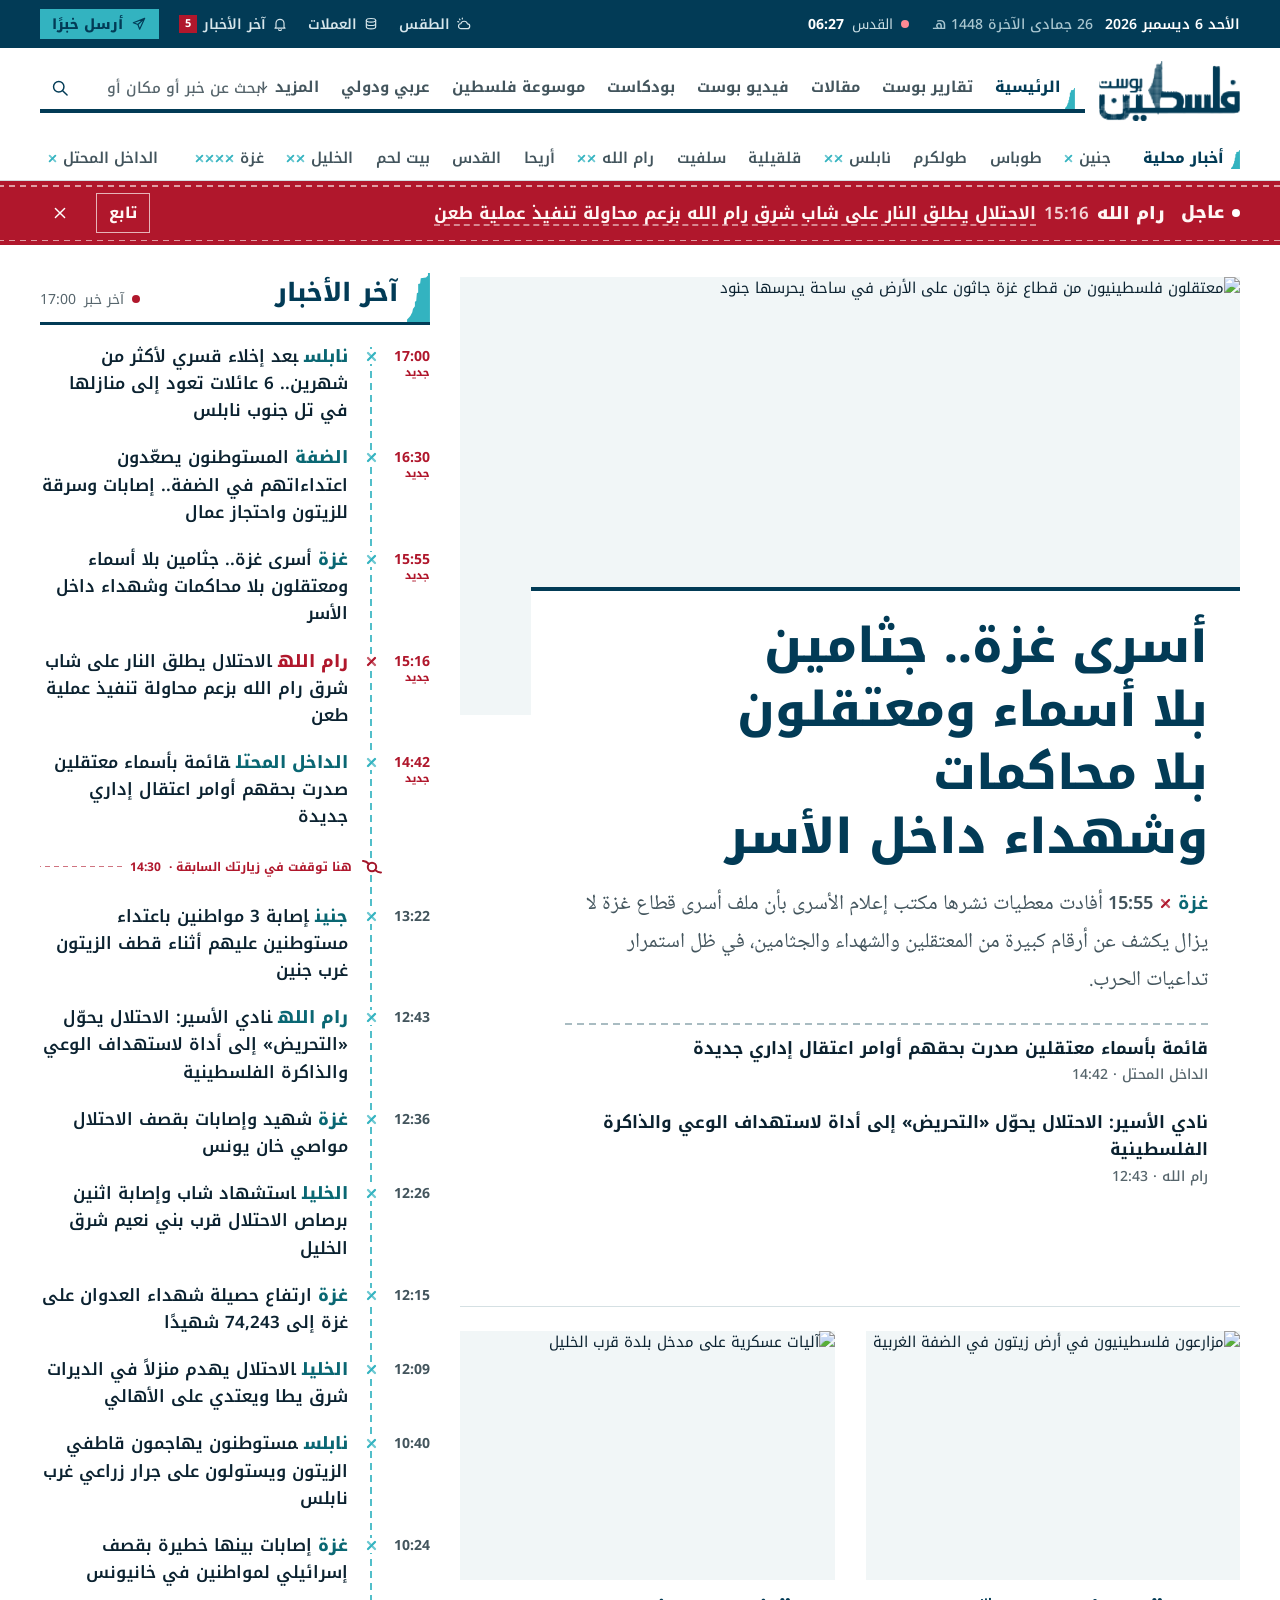
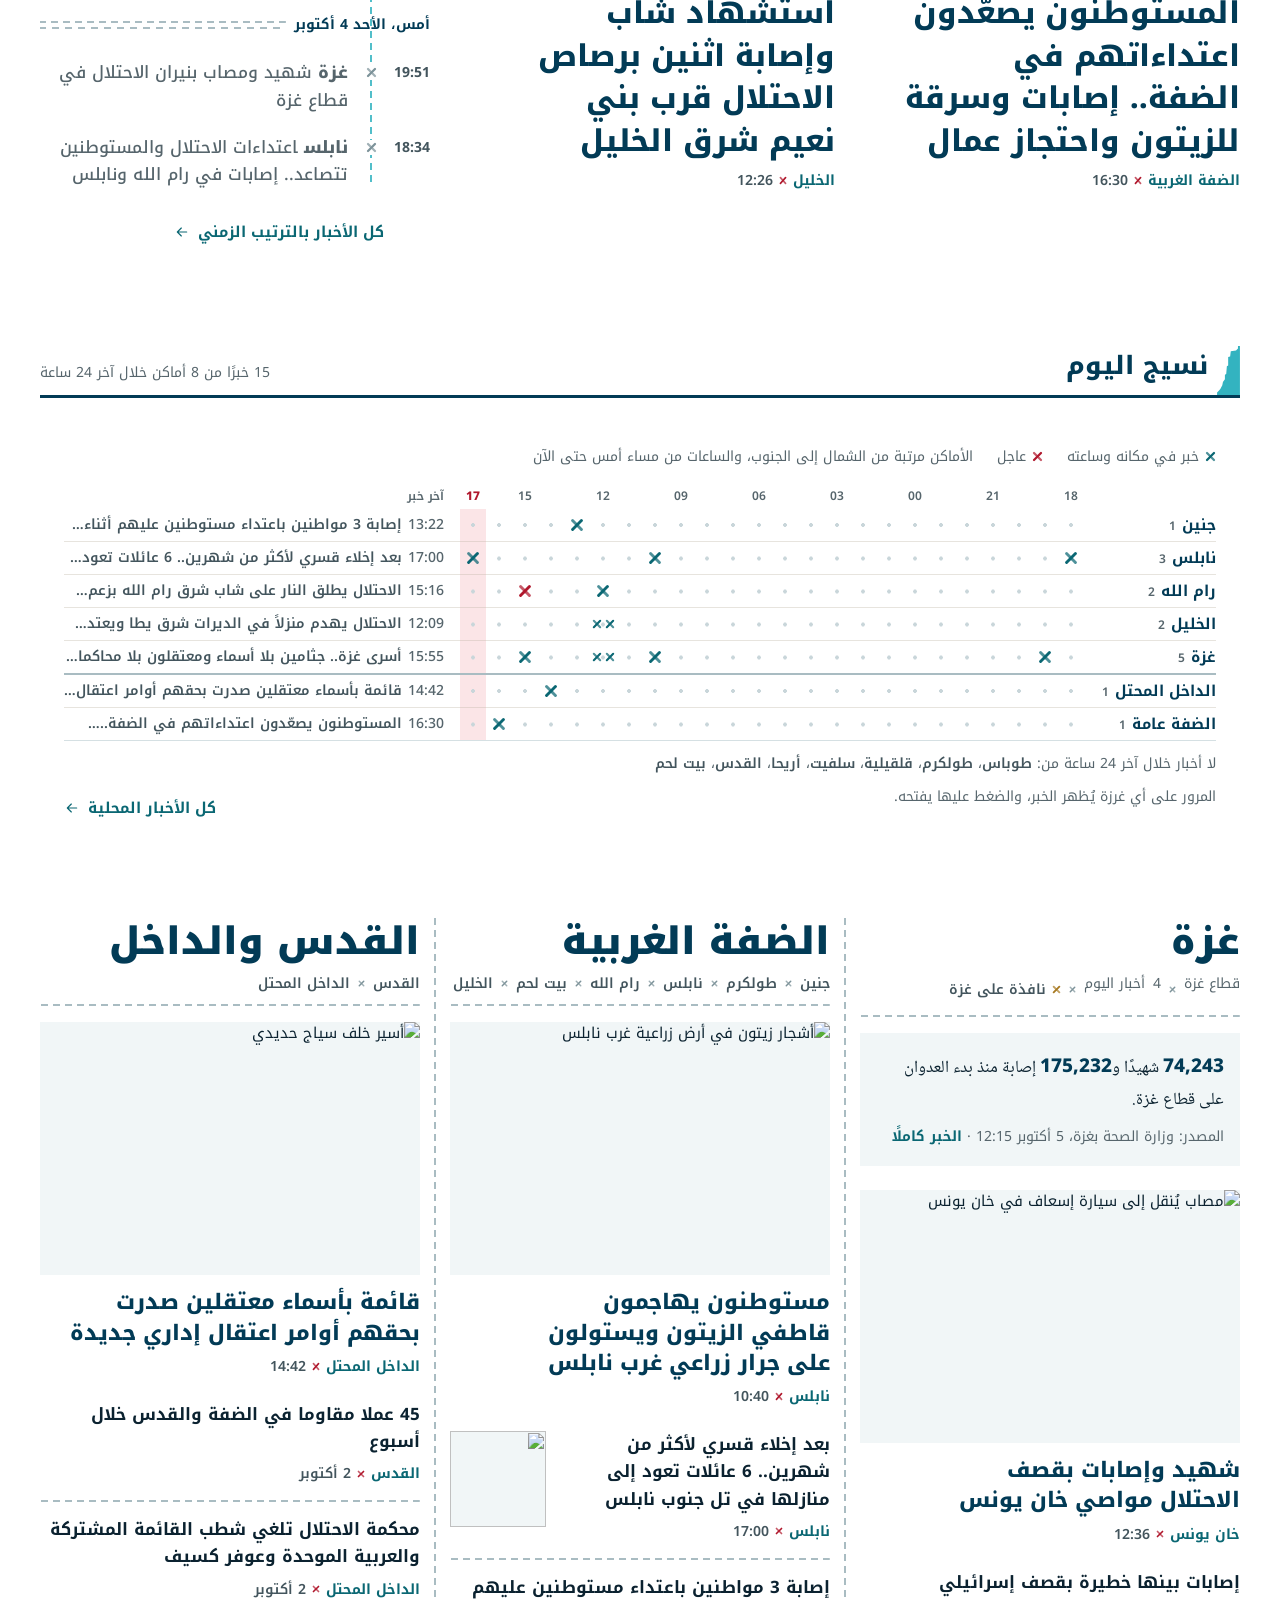
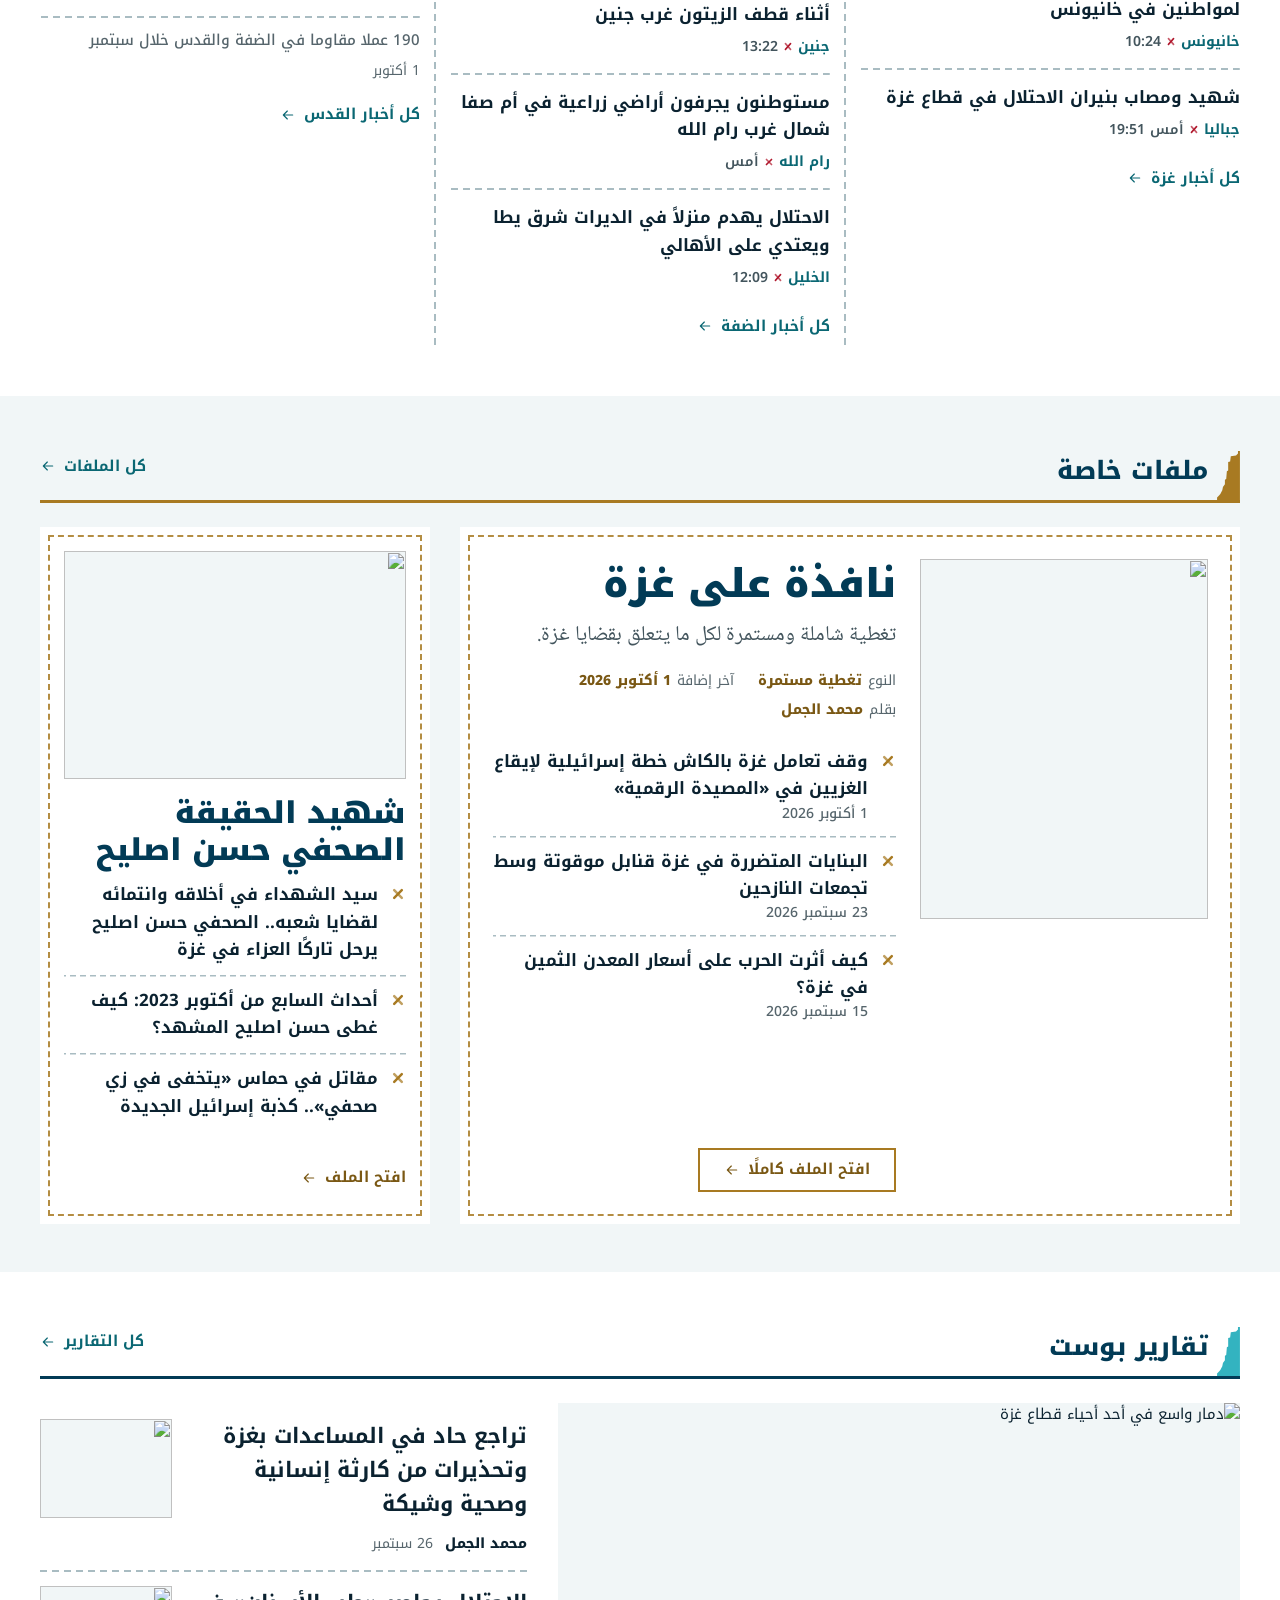
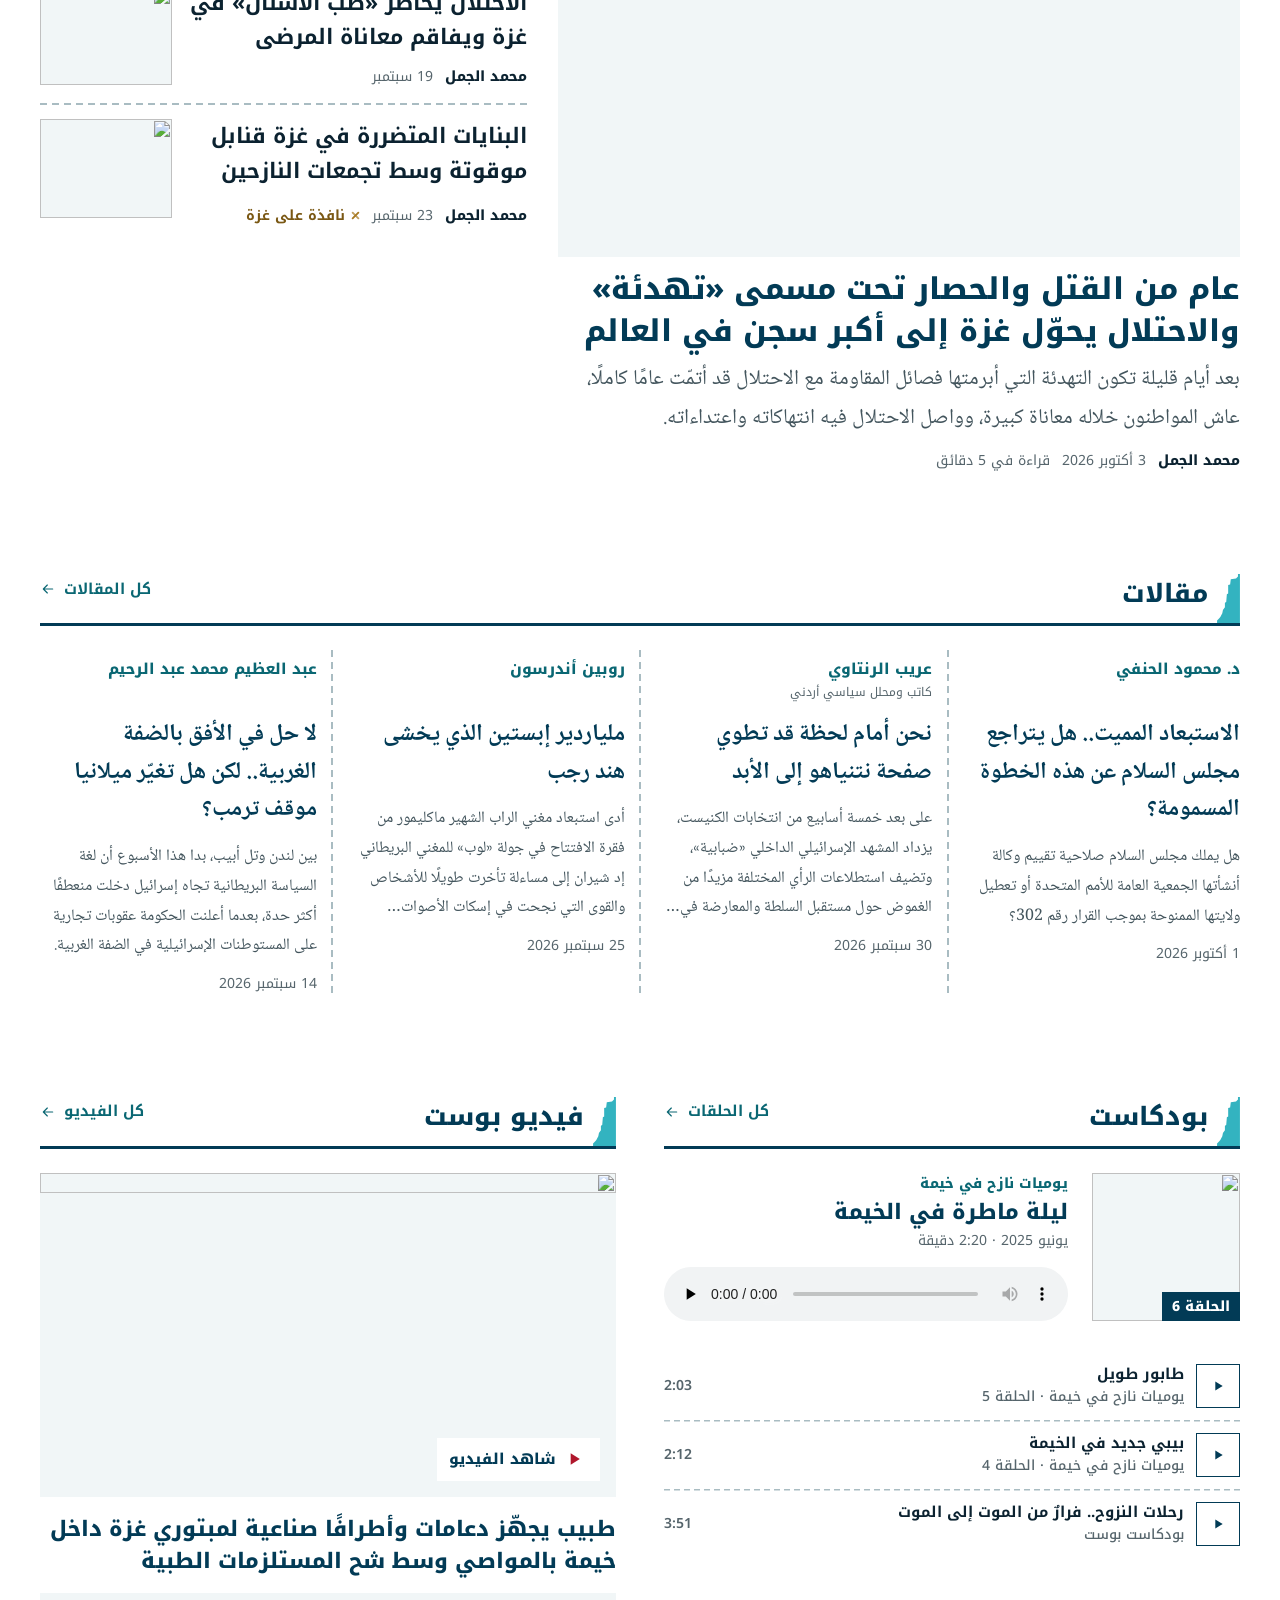
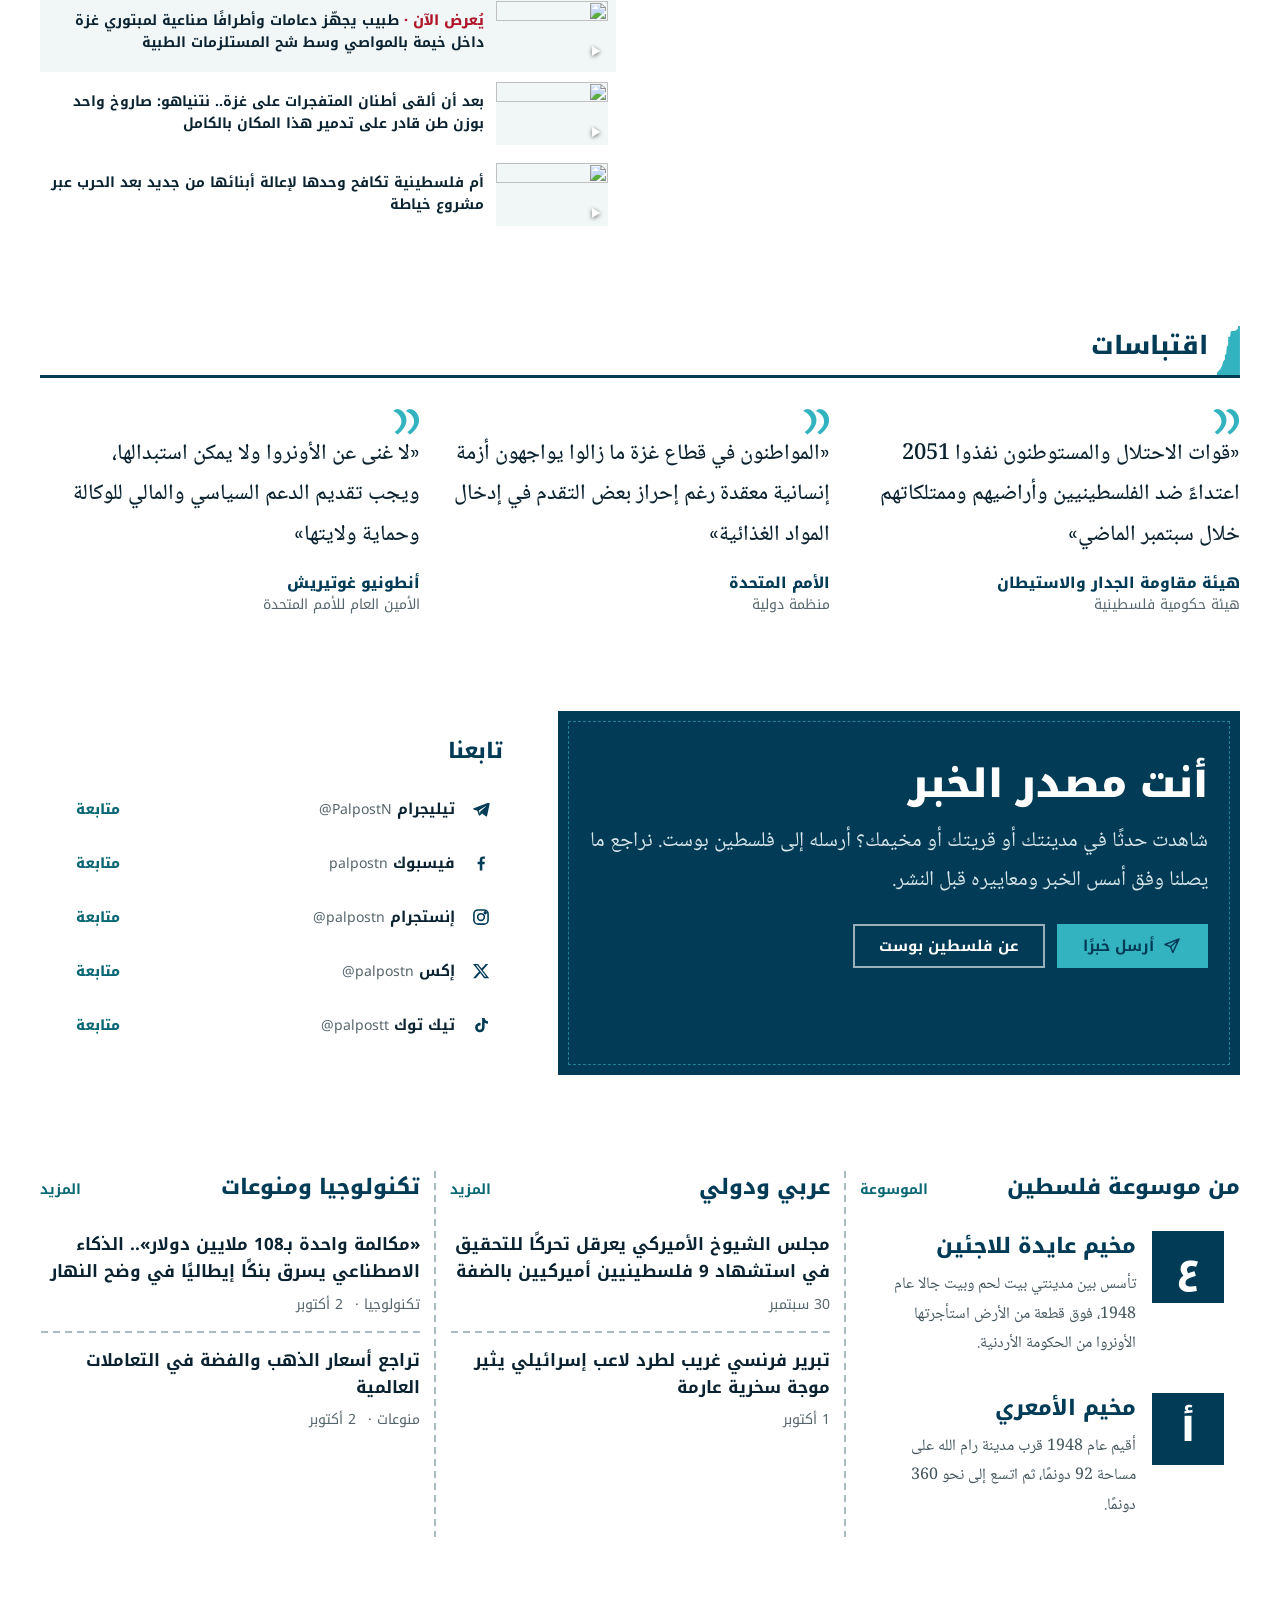
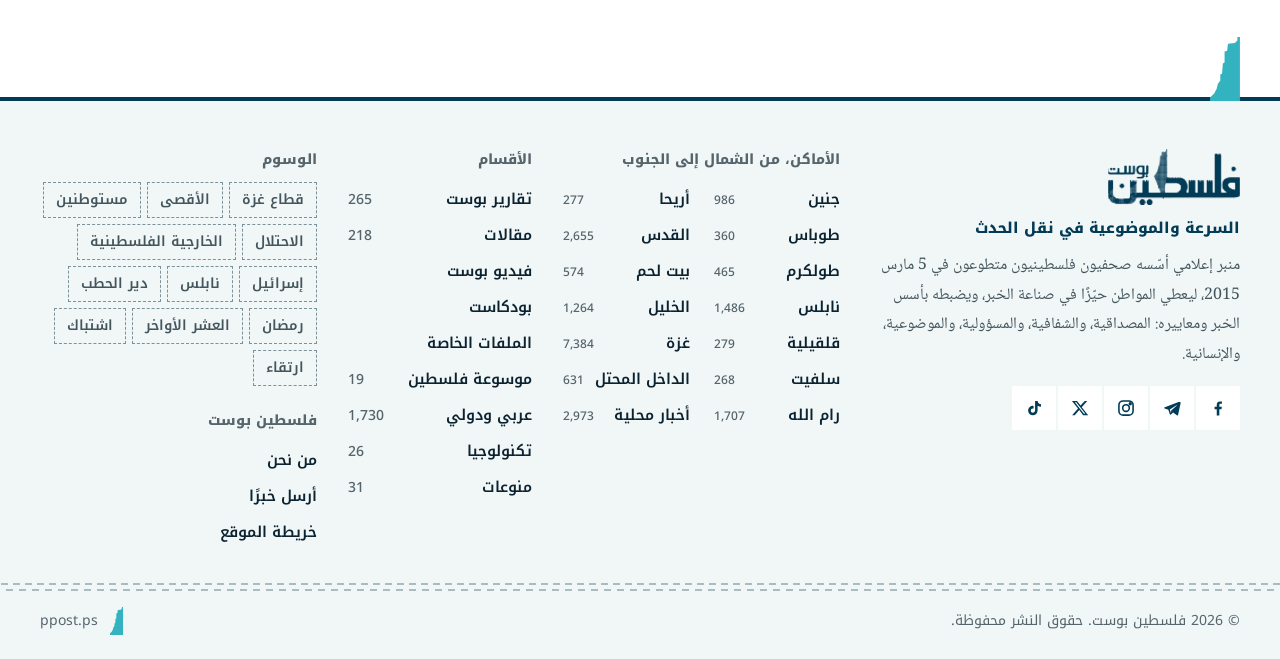
==== commit ddf1bd16: "Update preview: live dot only on breaking, mobile order lead then thread Co-Authored-By: Claude Opus" ====
--- a/index.html
+++ b/index.html
@@ -12,11 +12,11 @@
 <link rel="preconnect" href="https://fonts.gstatic.com" crossorigin>
 <link rel="preconnect" href="https://fsn1.your-objectstorage.com">
 <link rel="stylesheet" href="https://fonts.googleapis.com/css2?family=Noto+Kufi+Arabic:wght@400..900&amp;family=Noto+Naskh+Arabic:wght@400..700&amp;display=swap">
-<link rel="stylesheet" href="assets/css/tokens.css?v=14">
-<link rel="stylesheet" href="assets/css/base.css?v=14">
-<link rel="stylesheet" href="assets/css/components.css?v=14">
-<link rel="stylesheet" href="assets/css/pages.css?v=14">
-<script src="assets/js/pp.js?v=14" defer></script>
+<link rel="stylesheet" href="assets/css/tokens.css?v=16">
+<link rel="stylesheet" href="assets/css/base.css?v=16">
+<link rel="stylesheet" href="assets/css/components.css?v=16">
+<link rel="stylesheet" href="assets/css/pages.css?v=16">
+<script src="assets/js/pp.js?v=16" defer></script>
 
 </head>
 
@@ -207,19 +207,20 @@
             <li><a class="hl" href="article.html">نادي الأسير: الاحتلال يحوّل «التحريض» إلى أداة لاستهداف الوعي والذاكرة الفلسطينية</a><span class="t-meta">رام الله · 12:43</span></li>
           </ul>
         </div>
-        <div class="lead__more">
-          <article class="story story--image">
-            <div class="story__media frame ratio-3x2"><img src="https://fsn1.your-objectstorage.com/ppost/ppost/uploads/2026/10/file_6ac3a5bb0875b.webp" width="1280" height="853" loading="lazy" alt="مزارعون فلسطينيون في أرض زيتون في الضفة الغربية"></div>
-            <h3 class="story__title hl"><a href="article.html">المستوطنون يصعّدون اعتداءاتهم في الضفة.. إصابات وسرقة للزيتون واحتجاز عمال</a></h3>
-            <p class="story__meta"><span class="dateline">الضفة الغربية<i class="x" aria-hidden="true"></i><time datetime="2026-10-05T16:30+03:00">16:30</time></span></p>
-          </article>
-          <article class="story story--image">
-            <div class="story__media frame ratio-3x2"><img src="https://fsn1.your-objectstorage.com/ppost/ppost/uploads/2026/10/file_6ac36e42bc00b.webp" width="1280" height="853" loading="lazy" alt="آليات عسكرية على مدخل بلدة قرب الخليل"></div>
-            <h3 class="story__title hl"><a href="article.html">استشهاد شاب وإصابة اثنين برصاص الاحتلال قرب بني نعيم شرق الخليل</a></h3>
-            <p class="story__meta"><span class="dateline">الخليل<i class="x" aria-hidden="true"></i><time datetime="2026-10-05T12:26+03:00">12:26</time></span></p>
-          </article>
-        </div>
       </article>
+
+      <div class="front__more">
+        <article class="story story--image">
+          <div class="story__media frame ratio-3x2"><img src="https://fsn1.your-objectstorage.com/ppost/ppost/uploads/2026/10/file_6ac3a5bb0875b.webp" width="1280" height="853" loading="lazy" alt="مزارعون فلسطينيون في أرض زيتون في الضفة الغربية"></div>
+          <h3 class="story__title hl"><a href="article.html">المستوطنون يصعّدون اعتداءاتهم في الضفة.. إصابات وسرقة للزيتون واحتجاز عمال</a></h3>
+          <p class="story__meta"><span class="dateline">الضفة الغربية<i class="x" aria-hidden="true"></i><time datetime="2026-10-05T16:30+03:00">16:30</time></span></p>
+        </article>
+        <article class="story story--image">
+          <div class="story__media frame ratio-3x2"><img src="https://fsn1.your-objectstorage.com/ppost/ppost/uploads/2026/10/file_6ac36e42bc00b.webp" width="1280" height="853" loading="lazy" alt="آليات عسكرية على مدخل بلدة قرب الخليل"></div>
+          <h3 class="story__title hl"><a href="article.html">استشهاد شاب وإصابة اثنين برصاص الاحتلال قرب بني نعيم شرق الخليل</a></h3>
+          <p class="story__meta"><span class="dateline">الخليل<i class="x" aria-hidden="true"></i><time datetime="2026-10-05T12:26+03:00">12:26</time></span></p>
+        </article>
+      </div>
 
       <aside class="thread" aria-labelledby="thread-title" data-thread>
         <div class="thread__head section-head">
--- a/assets/css/tokens.css
+++ b/assets/css/tokens.css
@@ -84,8 +84,8 @@
   --hair: 1px solid var(--rule);
 
   /* ---- Depth: only for floating layers ------------------------------- */
-  --shadow-float: 0 18px 40px -18px rgb(11 34 48 / 0.30), 0 2px 6px rgb(11 34 48 / 0.08);
-  --shadow-bar: 0 10px 22px -16px rgb(11 34 48 / 0.40);
+  --shadow-float: 0 18px 40px -18px rgb(0 0 0 / 0.28), 0 2px 6px rgb(0 0 0 / 0.08);
+  --shadow-bar: 0 10px 22px -16px rgb(0 0 0 / 0.35);
 
   /* ---- Motion -------------------------------------------------------- */
   --ease-out: cubic-bezier(0.16, 1, 0.3, 1);
--- a/assets/css/base.css
+++ b/assets/css/base.css
@@ -346,15 +346,15 @@
   block-size: 8px;
   border-radius: var(--radius-pill);
   background: var(--madder);
-  box-shadow: 0 0 0 0 rgb(163 22 42 / 0.45);
-  animation: pp-pulse 2.4s var(--ease-out) infinite;
-}
+}
+/* only a genuinely live item pulses: the breaking label */
+.live-dot--pulse { animation: pp-pulse 2.4s var(--ease-out) infinite; }
 @keyframes pp-pulse {
   0% { box-shadow: 0 0 0 0 rgb(163 22 42 / 0.45); }
   70% { box-shadow: 0 0 0 8px rgb(163 22 42 / 0); }
   100% { box-shadow: 0 0 0 0 rgb(163 22 42 / 0); }
 }
-@media (prefers-reduced-motion: reduce) { .live-dot { animation: none; } }
+@media (prefers-reduced-motion: reduce) { .live-dot--pulse { animation: none; } }
 
 /* media frames: straight cut, true color, no overlays */
 .frame { position: relative; overflow: hidden; background: var(--mist); }
--- a/assets/css/components.css
+++ b/assets/css/components.css
@@ -38,6 +38,7 @@
   align-items: center;
   gap: var(--s5);
   min-block-size: 40px;
+  padding-block: 4px;
 }
 .masthead__date { display: flex; gap: var(--s3); align-items: baseline; color: #fff; font-weight: 600; white-space: nowrap; }
 .masthead__hijri { color: #A9C6D0; font-weight: 500; }
@@ -396,7 +397,8 @@
 .breaking::after { inset-block-end: 4px; }
 .breaking__inner { display: flex; align-items: center; gap: var(--s4); min-block-size: 56px; padding-block: var(--s3); }
 .breaking__label { display: inline-flex; align-items: center; gap: var(--s2); font-weight: 900; font-size: 1.0625rem; flex: none; }
-.breaking__label .live-dot { background: #fff; box-shadow: 0 0 0 0 rgb(255 255 255 / 0.6); animation-name: pp-pulse-w; }
+.breaking__label .live-dot { background: #fff; animation: pp-pulse-w 2.4s var(--ease-out) infinite; }
+@media (prefers-reduced-motion: reduce) { .breaking__label .live-dot { animation: none; } }
 @keyframes pp-pulse-w { 0% { box-shadow: 0 0 0 0 rgb(255 255 255 / 0.6); } 70% { box-shadow: 0 0 0 8px rgb(255 255 255 / 0); } 100% { box-shadow: 0 0 0 0 rgb(255 255 255 / 0); } }
 .breaking__text { flex: 1; min-width: 0; font-weight: 700; font-size: 1.0625rem; line-height: 1.55; }
 .breaking__text a { text-decoration: underline dashed rgb(255 246 244 / 0.5) 1.5px; text-underline-offset: 0.35em; }
@@ -413,7 +415,16 @@
    FRONT: lead (the chest panel) + thread
    --------------------------------------------------------------------- */
 .front { padding-block: var(--s6) var(--s7); }
-.front__grid { display: grid; grid-template-columns: minmax(0, 8fr) minmax(0, 4fr); gap: var(--col-gap); align-items: start; }
+.front__grid {
+  display: grid;
+  grid-template-columns: minmax(0, 8fr) minmax(0, 4fr);
+  grid-template-areas: "lead thread" "more thread";
+  gap: 0 var(--col-gap);
+  align-items: start;
+}
+.front__grid > .lead { grid-area: lead; }
+.front__grid > .thread { grid-area: thread; }
+.front__grid > .front__more { grid-area: more; }
 
 .lead { position: relative; }
 .lead__media { display: block; aspect-ratio: 16 / 9; }
@@ -434,8 +445,8 @@
 .lead__related a { font-weight: 700; font-size: var(--fs-h4); line-height: 1.6; color: var(--ink); }
 .lead__related .t-meta { display: block; margin-block-start: 2px; }
 /* two secondary stories carry the lead column down beside the thread */
-.lead__more { display: grid; grid-template-columns: repeat(2, minmax(0, 1fr)); gap: var(--col-gap); margin-block-start: var(--s6); padding-block-start: var(--s5); border-block-start: 1px solid var(--rule); }
-.lead__more .story__title { font-size: var(--fs-h3); font-weight: 800; color: var(--navy); }
+.front__more { display: grid; grid-template-columns: repeat(2, minmax(0, 1fr)); gap: var(--col-gap); margin-block-start: var(--s6); padding-block-start: var(--s5); border-block-start: 1px solid var(--rule); }
+.front__more .story__title { font-size: var(--fs-h3); font-weight: 800; color: var(--navy); }
 .thread__expand { display: none; margin-block-start: var(--s3); inline-size: 100%; }
 
 /* the thread — latest news as one running stitch, newest first */
@@ -575,7 +586,6 @@
   line-height: 1.55;
   text-align: start;
   white-space: normal;
-  box-shadow: var(--shadow-float);
   display: none;                     /* out of layout until asked: no overflow on small screens */
   pointer-events: none;
 }
@@ -977,7 +987,6 @@
   background: var(--navy);
   color: var(--paper-raised);
   font-weight: 700;
-  box-shadow: var(--shadow-float);
   animation: pp-drop var(--dur-2) var(--ease-out);
 }
 .toast .icon { color: var(--teal); }
@@ -992,7 +1001,6 @@
   block-size: 48px;
   background: var(--paper-raised);
   color: var(--navy);
-  box-shadow: var(--shadow-float);
   opacity: 0;
   visibility: hidden;
   transform: translateY(8px);
--- a/assets/css/pages.css
+++ b/assets/css/pages.css
@@ -47,7 +47,8 @@
   .masthead__tools .tool, .masthead__send { display: none; }
   .masthead__bell { display: inline-grid; }
 
-  .front__grid { grid-template-columns: minmax(0, 1fr); row-gap: var(--s7); }
+  .front__grid { grid-template-columns: minmax(0, 1fr); grid-template-areas: "lead" "thread" "more"; row-gap: var(--s7); }
+  .front__more { margin-block-start: 0; }
   .lead__panel { margin-inline-end: 6%; }
 
   .weave__table { display: none; }
@@ -78,7 +79,7 @@
 @media (max-width: 767px) {
   :root { --col-gap: 20px; }
   .masthead { --logo-h: 40px; --logo-top: 9px; --bar-h: 58px; }
-  .masthead__strip-inner { min-block-size: 40px; gap: var(--s3); justify-content: space-between; }
+  .masthead__strip-inner { min-block-size: 40px; gap: var(--s3); justify-content: space-between; padding-block: 4px; }
   .masthead__hijri { display: none; }
   .place-rail__all { padding-inline-end: var(--s2); }
   .place-rail__inner { gap: var(--s1); }
@@ -88,7 +89,7 @@
   .thread:not(.is-expanded) [data-extra] { display: none; }
   .thread__expand { display: inline-flex; }
   .thread.is-expanded .thread__expand { display: none; }
-  .lead__more { grid-template-columns: minmax(0, 1fr); row-gap: var(--s5); }
+  .front__more { grid-template-columns: minmax(0, 1fr); row-gap: var(--s5); }
 
   /* opinion and quotes become swipeable rows */
   .swipe {
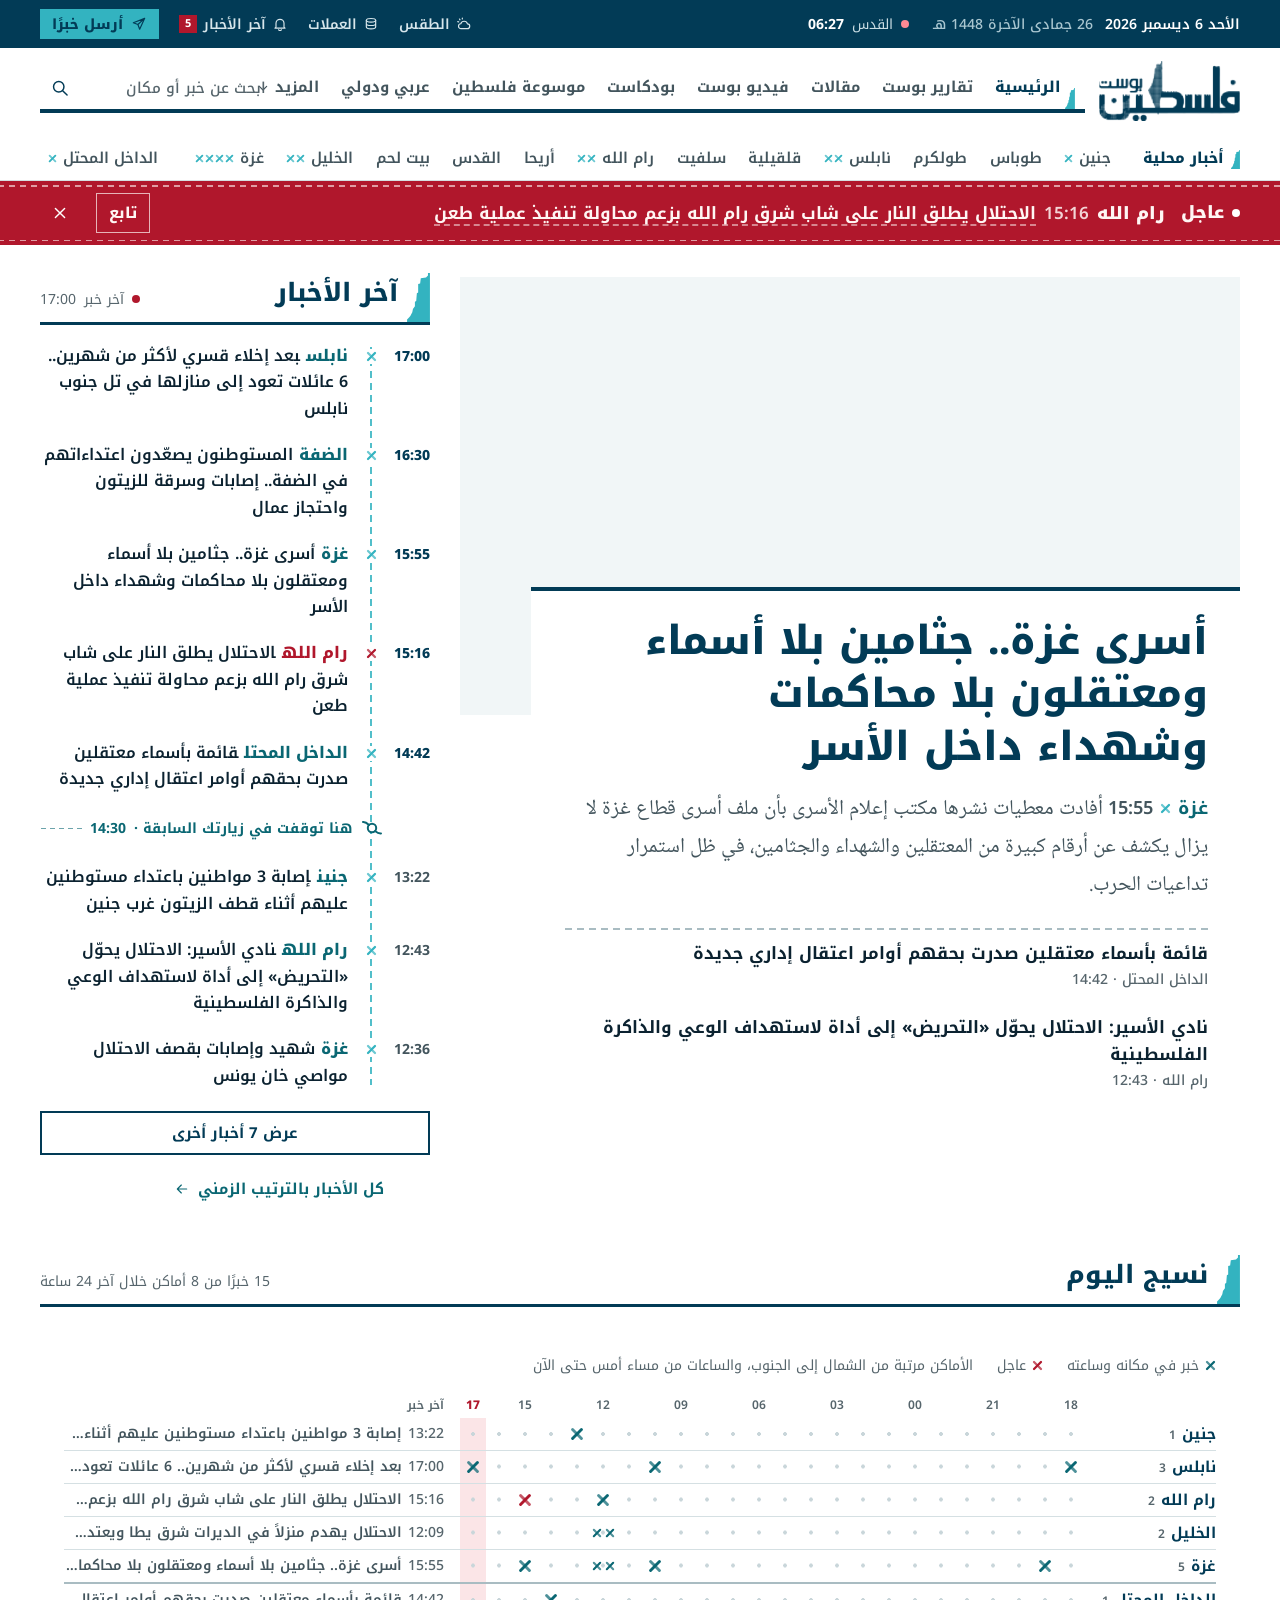
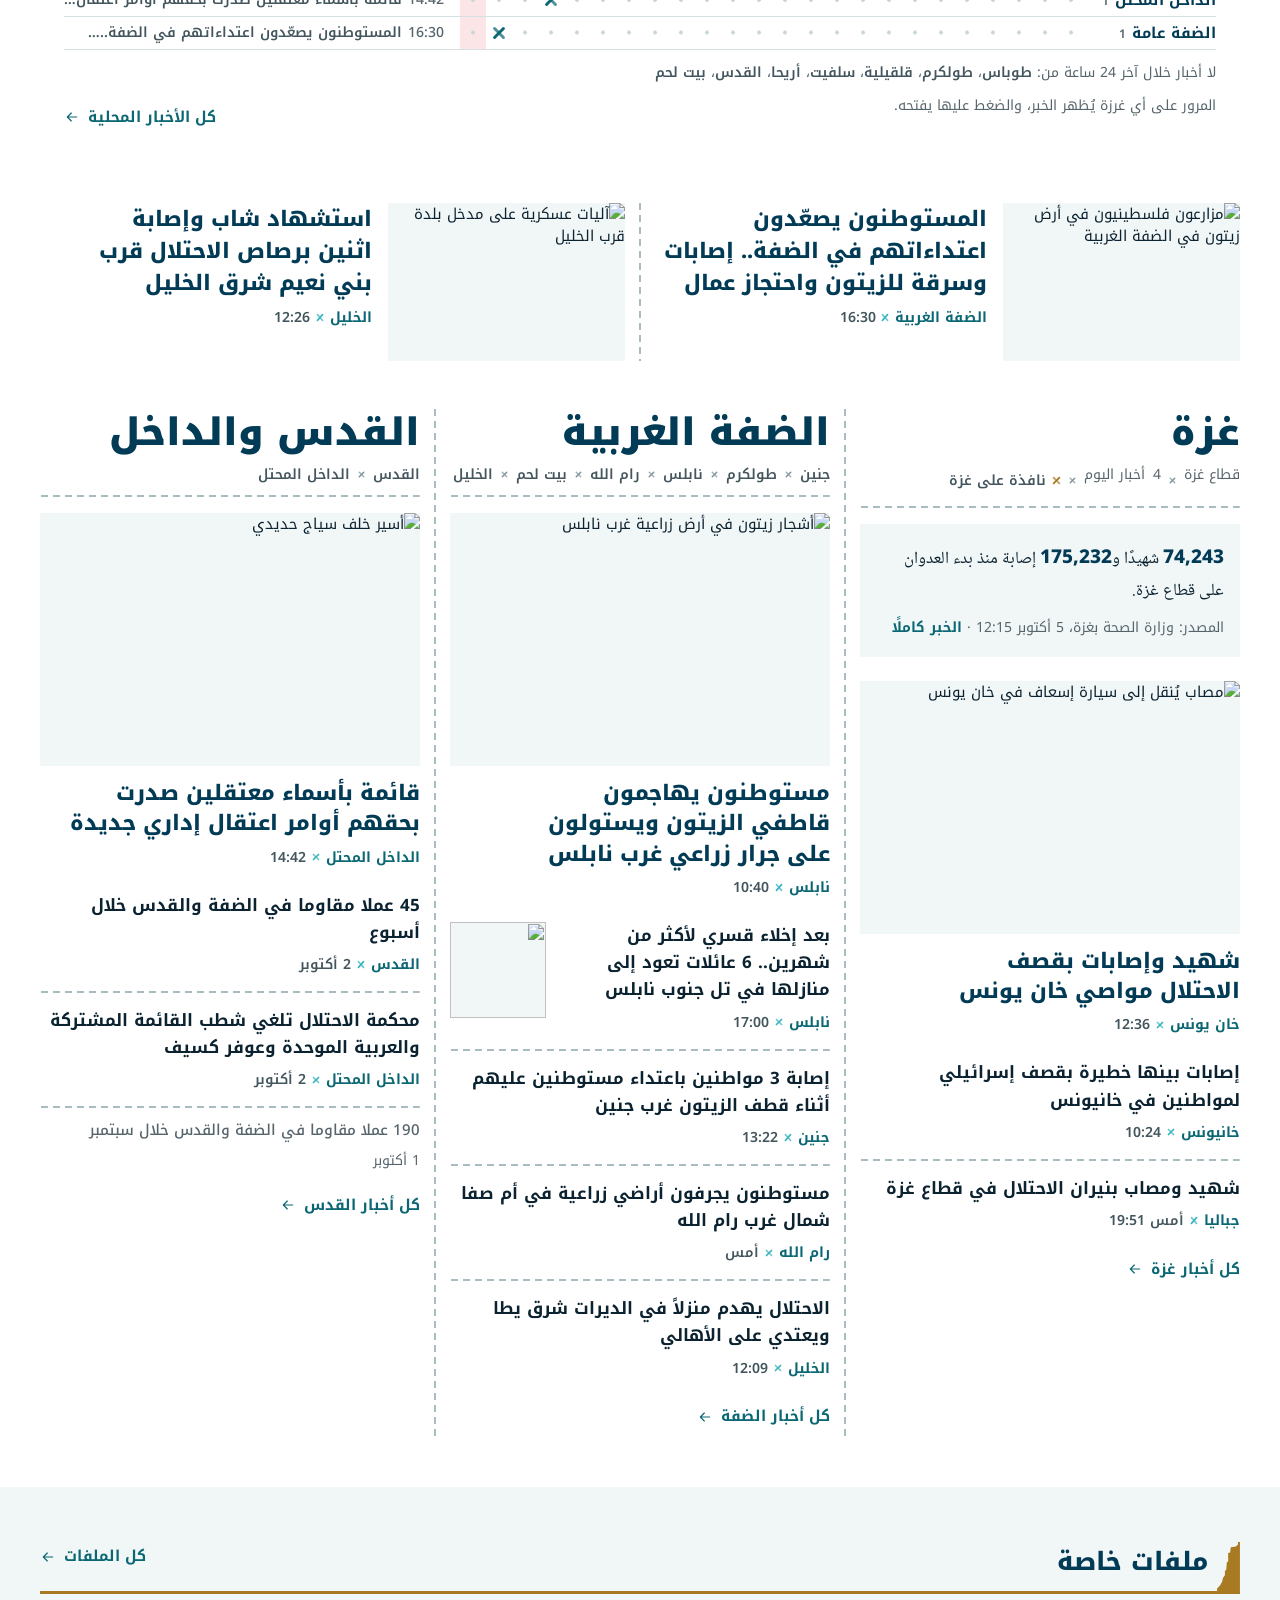
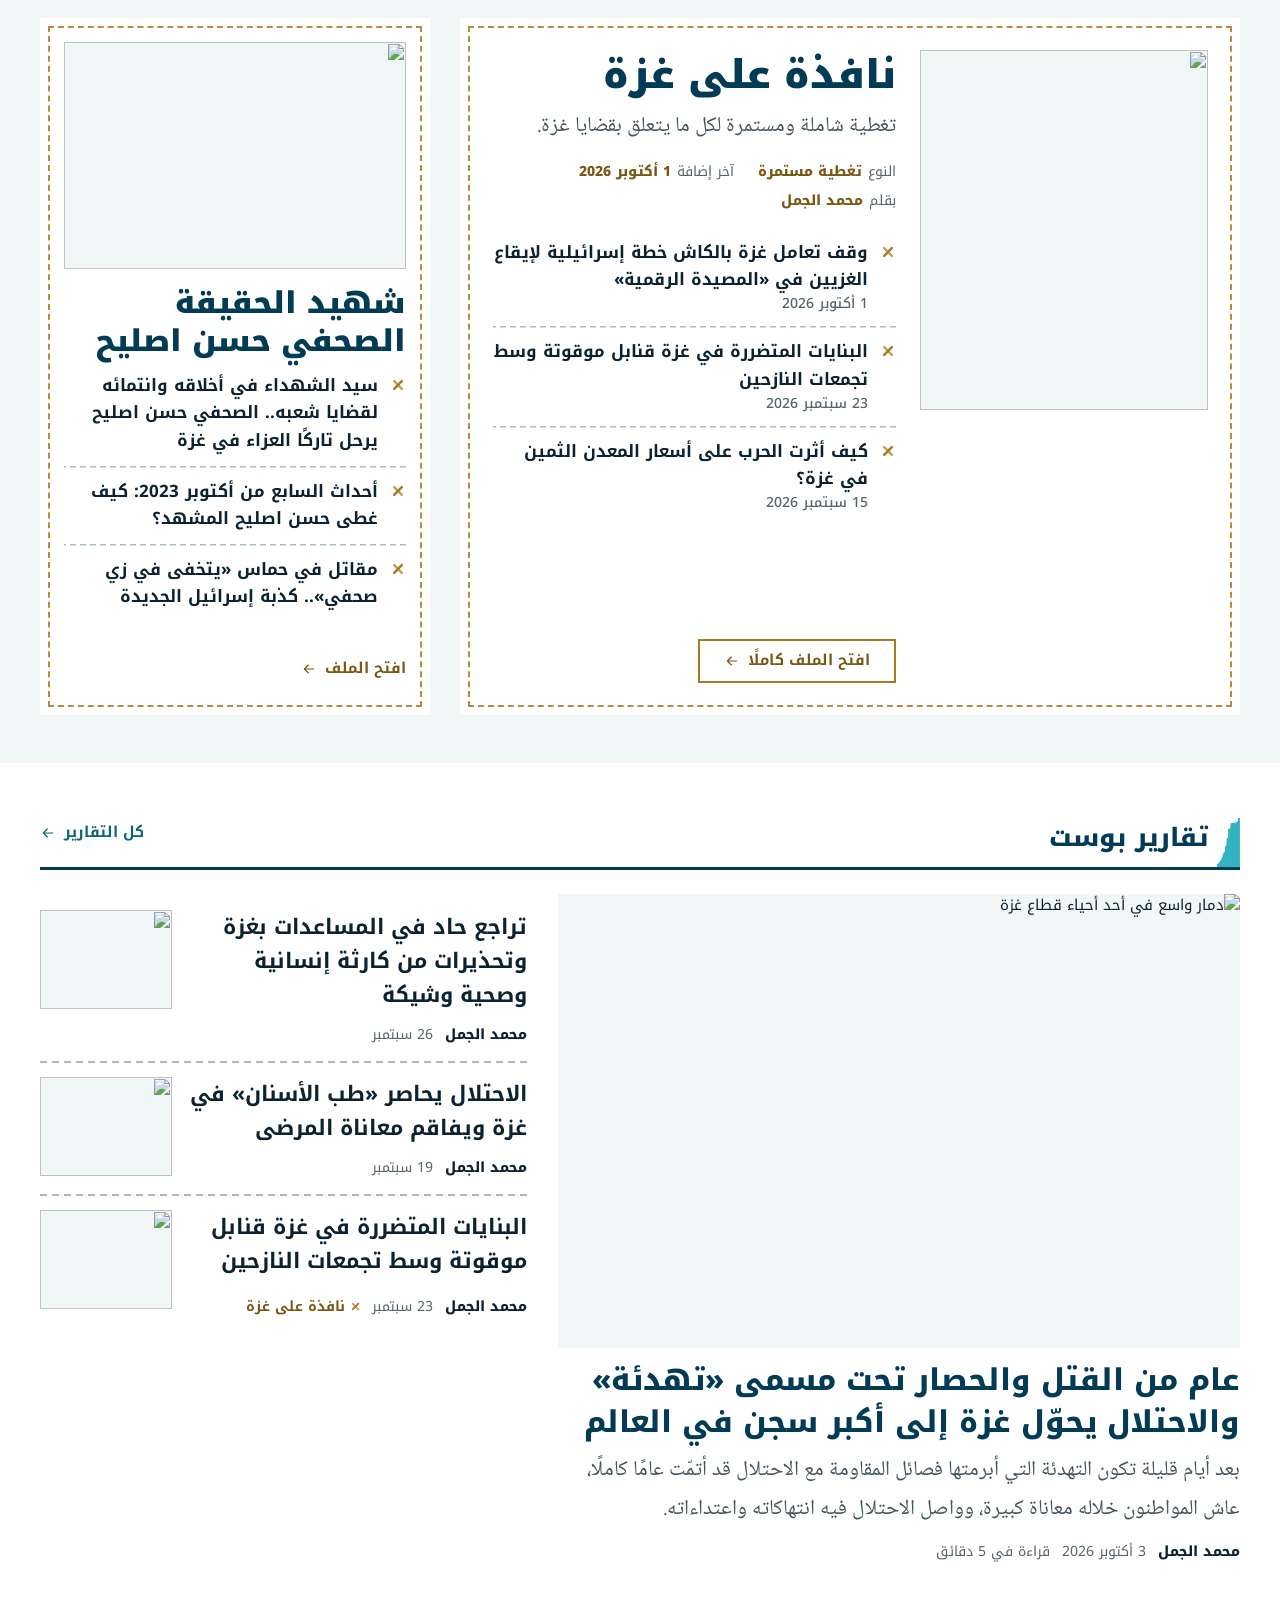
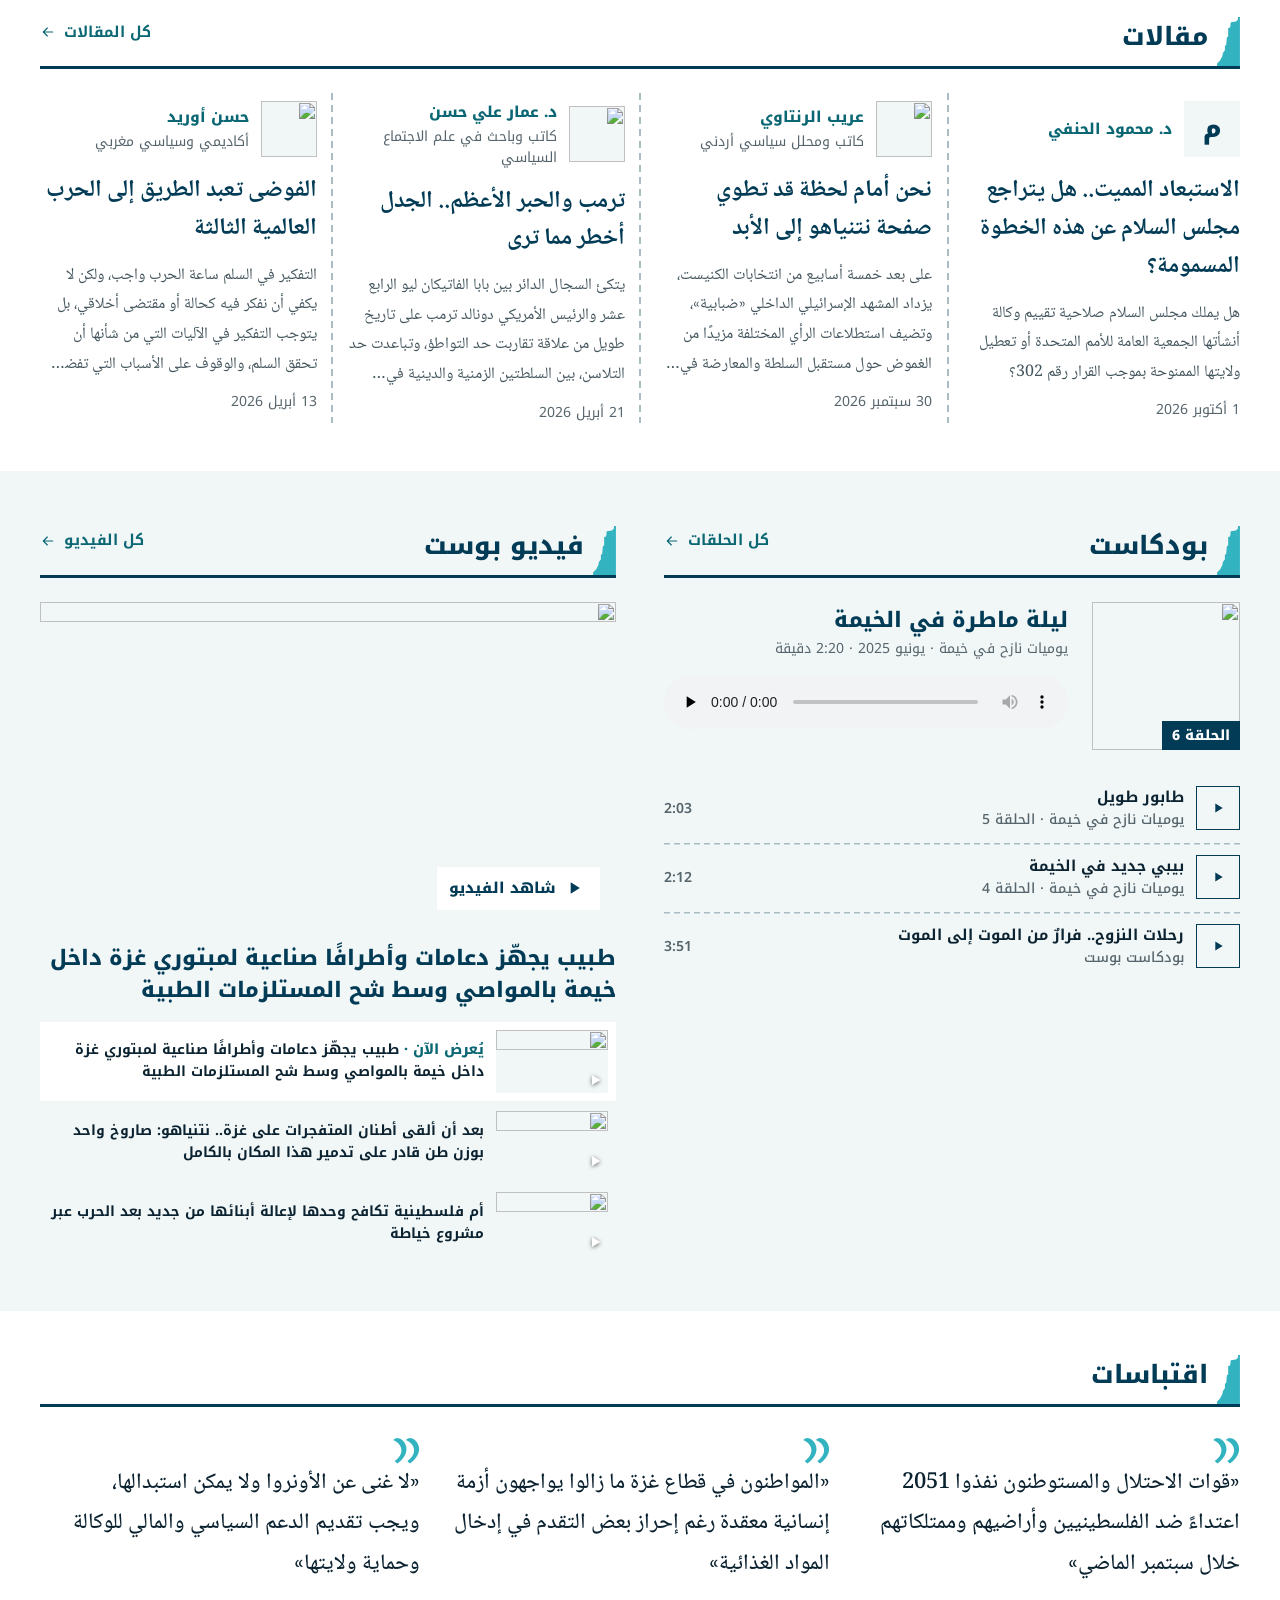
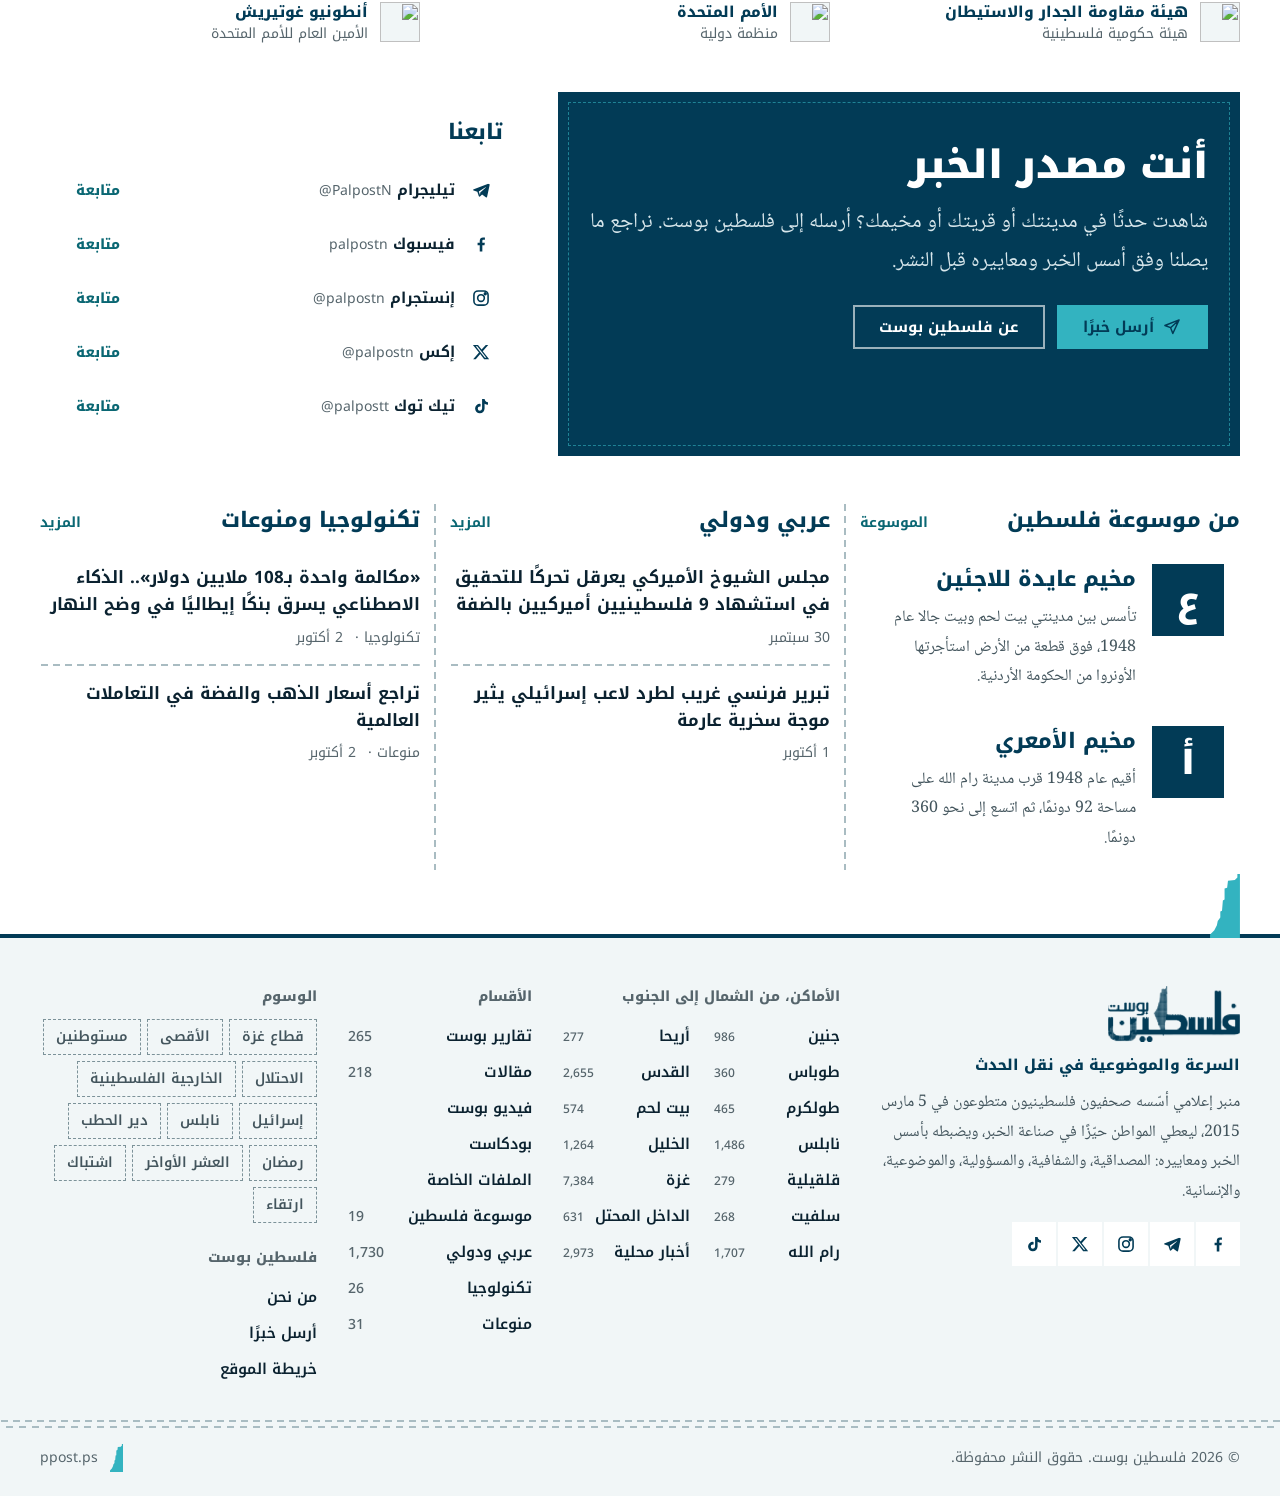
==== commit 734a706a: "Update preview to v21: finish-review fixes Move the secondary stories under the weave, cap the threa" ====
--- a/index.html
+++ b/index.html
@@ -12,11 +12,11 @@
 <link rel="preconnect" href="https://fonts.gstatic.com" crossorigin>
 <link rel="preconnect" href="https://fsn1.your-objectstorage.com">
 <link rel="stylesheet" href="https://fonts.googleapis.com/css2?family=Noto+Kufi+Arabic:wght@400..900&amp;family=Noto+Naskh+Arabic:wght@400..700&amp;display=swap">
-<link rel="stylesheet" href="assets/css/tokens.css?v=16">
-<link rel="stylesheet" href="assets/css/base.css?v=16">
-<link rel="stylesheet" href="assets/css/components.css?v=16">
-<link rel="stylesheet" href="assets/css/pages.css?v=16">
-<script src="assets/js/pp.js?v=16" defer></script>
+<link rel="stylesheet" href="assets/css/tokens.css?v=21">
+<link rel="stylesheet" href="assets/css/base.css?v=21">
+<link rel="stylesheet" href="assets/css/components.css?v=21">
+<link rel="stylesheet" href="assets/css/pages.css?v=21">
+<script src="assets/js/pp.js?v=21" defer></script>
 
 </head>
 
@@ -143,10 +143,11 @@
       </nav>
       <form class="masthead__search" action="search.html" method="get" role="search">
         <label class="visually-hidden" for="q-head">ابحث في فلسطين بوست</label>
-        <input class="masthead__search-input" id="q-head" name="q" type="search" placeholder="ابحث عن خبر أو مكان أو كاتب" autocomplete="off" enterkeyhint="search">
+        <input class="masthead__search-input" id="q-head" name="q" type="search" placeholder="ابحث عن خبر أو مكان" autocomplete="off" enterkeyhint="search">
         <button class="masthead__search-btn" type="submit" aria-label="بحث"><svg class="icon" aria-hidden="true"><use href="#i-search"/></svg></button>
       </form>
       <div class="masthead__actions">
+        <a class="icon-btn masthead__send-icon" href="index.html#source" aria-label="أرسل خبرًا"><svg class="icon" aria-hidden="true"><use href="#i-send"/></svg></a>
         <button class="icon-btn masthead__bell" type="button" data-notif-mobile aria-label="الإشعارات"><svg class="icon" aria-hidden="true"><use href="#i-bell"/></svg><span class="tool__badge num" data-notif-count hidden>0</span></button>
         <button class="icon-btn masthead__search-open" type="button" data-search-open aria-label="بحث في فلسطين بوست"><svg class="icon" aria-hidden="true"><use href="#i-search"/></svg></button>
         <button class="icon-btn masthead__menu-btn" type="button" data-menu-open aria-label="القائمة" aria-haspopup="dialog"><svg class="icon" aria-hidden="true"><use href="#i-menu"/></svg></button>
@@ -208,19 +209,6 @@
           </ul>
         </div>
       </article>
-
-      <div class="front__more">
-        <article class="story story--image">
-          <div class="story__media frame ratio-3x2"><img src="https://fsn1.your-objectstorage.com/ppost/ppost/uploads/2026/10/file_6ac3a5bb0875b.webp" width="1280" height="853" loading="lazy" alt="مزارعون فلسطينيون في أرض زيتون في الضفة الغربية"></div>
-          <h3 class="story__title hl"><a href="article.html">المستوطنون يصعّدون اعتداءاتهم في الضفة.. إصابات وسرقة للزيتون واحتجاز عمال</a></h3>
-          <p class="story__meta"><span class="dateline">الضفة الغربية<i class="x" aria-hidden="true"></i><time datetime="2026-10-05T16:30+03:00">16:30</time></span></p>
-        </article>
-        <article class="story story--image">
-          <div class="story__media frame ratio-3x2"><img src="https://fsn1.your-objectstorage.com/ppost/ppost/uploads/2026/10/file_6ac36e42bc00b.webp" width="1280" height="853" loading="lazy" alt="آليات عسكرية على مدخل بلدة قرب الخليل"></div>
-          <h3 class="story__title hl"><a href="article.html">استشهاد شاب وإصابة اثنين برصاص الاحتلال قرب بني نعيم شرق الخليل</a></h3>
-          <p class="story__meta"><span class="dateline">الخليل<i class="x" aria-hidden="true"></i><time datetime="2026-10-05T12:26+03:00">12:26</time></span></p>
-        </article>
-      </div>
 
       <aside class="thread" aria-labelledby="thread-title" data-thread>
         <div class="thread__head section-head">
@@ -454,6 +442,7 @@
 </tbody>
       </table>
       <ol class="weave__list">
+<li class="wl-axis" aria-hidden="true"><span class="wl-axis__scale"><span>قبل 12 ساعة</span><span>الآن</span></span></li>
 <li class="wl-item"><a class="wl-item__place" href="place.html">جنين<span class="weave__count num">خبر واحد</span></a><span class="wl-item__strip" aria-hidden="true"><i></i><i></i><i></i><i></i><i></i><i></i><i></i><i class="on"></i><i></i><i></i><i></i><i></i></span><p class="wl-item__latest"><a href="article.html"><time>13:22</time>إصابة 3 مواطنين باعتداء مستوطنين عليهم أثناء قطف الزيتون غرب جنين</a></p></li>
 <li class="wl-item"><a class="wl-item__place" href="place.html">نابلس<span class="weave__count num">3 أخبار</span></a><span class="wl-item__strip" aria-hidden="true"><i></i><i></i><i></i><i></i><i class="on"></i><i></i><i></i><i></i><i></i><i></i><i></i><i class="on"></i></span><p class="wl-item__latest"><a href="article.html"><time>17:00</time>بعد إخلاء قسري لأكثر من شهرين.. 6 عائلات تعود إلى منازلها في تل جنوب نابلس</a></p></li>
 <li class="wl-item"><a class="wl-item__place" href="place.html">رام الله<span class="weave__count num">خبران</span></a><span class="wl-item__strip" aria-hidden="true"><i></i><i></i><i></i><i></i><i></i><i></i><i class="on"></i><i></i><i></i><i class="on is-breaking"></i><i></i><i></i></span><p class="wl-item__latest"><a href="article.html"><time>15:16</time>الاحتلال يطلق النار على شاب شرق رام الله بزعم محاولة تنفيذ عملية طعن</a></p></li>
@@ -464,6 +453,27 @@
 <li class="wl-quiet">لا أخبار خلال آخر 24 ساعة من: <a href="place.html">طوباس</a>، <a href="place.html">طولكرم</a>، <a href="place.html">قلقيلية</a>، <a href="place.html">سلفيت</a>، <a href="place.html">أريحا</a>، <a href="place.html">القدس</a>، <a href="place.html">بيت لحم</a></li>
 </ol>
       <p class="weave__foot"><span>المرور على أي غرزة يُظهر الخبر، والضغط عليها يفتحه.</span><a class="more-link" href="section.html">كل الأخبار المحلية<svg class="icon icon--sm" aria-hidden="true"><use href="#i-arrow"/></svg></a></p>
+    </div>
+  </section>
+
+  <!-- MORE: the next two stories under the weave -->
+  <section class="more container" aria-labelledby="more-title">
+    <h2 class="visually-hidden" id="more-title">أخبار بارزة أخرى</h2>
+    <div class="more__grid">
+      <article class="story story--wide">
+        <div class="story__media frame ratio-3x2"><img src="https://fsn1.your-objectstorage.com/ppost/ppost/uploads/2026/10/file_6ac3a5bb0875b.webp" width="1280" height="853" loading="lazy" alt="مزارعون فلسطينيون في أرض زيتون في الضفة الغربية"></div>
+        <div class="story__body">
+          <h3 class="story__title hl"><a href="article.html">المستوطنون يصعّدون اعتداءاتهم في الضفة.. إصابات وسرقة للزيتون واحتجاز عمال</a></h3>
+          <p class="story__meta"><span class="dateline">الضفة الغربية<i class="x" aria-hidden="true"></i><time datetime="2026-10-05T16:30+03:00">16:30</time></span></p>
+        </div>
+      </article>
+      <article class="story story--wide">
+        <div class="story__media frame ratio-3x2"><img src="https://fsn1.your-objectstorage.com/ppost/ppost/uploads/2026/10/file_6ac36e42bc00b.webp" width="1280" height="853" loading="lazy" alt="آليات عسكرية على مدخل بلدة قرب الخليل"></div>
+        <div class="story__body">
+          <h3 class="story__title hl"><a href="article.html">استشهاد شاب وإصابة اثنين برصاص الاحتلال قرب بني نعيم شرق الخليل</a></h3>
+          <p class="story__meta"><span class="dateline">الخليل<i class="x" aria-hidden="true"></i><time datetime="2026-10-05T12:26+03:00">12:26</time></span></p>
+        </div>
+      </article>
     </div>
   </section>
 
@@ -615,28 +625,28 @@
     </div>
     <div class="columns__grid swipe" tabindex="0" aria-label="المقالات، اسحب لعرض المزيد">
       <article class="column">
-        <a class="column__writer" href="section.html">د. محمود الحنفي</a><span class="column__bio"></span>
+        <a class="column__by" href="section.html"><span class="column__face column__face--initial" aria-hidden="true">م</span><span class="column__name"><span class="column__writer">د. محمود الحنفي</span></span></a>
         <h3 class="column__title hl"><a href="article.html">الاستبعاد المميت.. هل يتراجع مجلس السلام عن هذه الخطوة المسمومة؟</a></h3>
         <p class="column__dek">هل يملك مجلس السلام صلاحية تقييم وكالة أنشأتها الجمعية العامة للأمم المتحدة أو تعطيل ولايتها الممنوحة بموجب القرار رقم 302؟</p>
         <p class="column__meta"><time datetime="2026-10-01">1 أكتوبر 2026</time></p>
       </article>
       <article class="column">
-        <a class="column__writer" href="section.html">عريب الرنتاوي</a><span class="column__bio">كاتب ومحلل سياسي أردني</span>
+        <a class="column__by" href="section.html"><img class="column__face" src="https://fsn1.your-objectstorage.com/ppost/uploads/2025/07/file_6865358434c92.jpg" srcset="https://ppost.ps/media/img/200/uploads/2025/07/file_6865358434c92.jpg.webp 200w" sizes="56px" width="56" height="56" loading="lazy" alt=""><span class="column__name"><span class="column__writer">عريب الرنتاوي</span><span class="column__bio">كاتب ومحلل سياسي أردني</span></span></a>
         <h3 class="column__title hl"><a href="article.html">نحن أمام لحظة قد تطوي صفحة نتنياهو إلى الأبد</a></h3>
         <p class="column__dek">على بعد خمسة أسابيع من انتخابات الكنيست، يزداد المشهد الإسرائيلي الداخلي «ضبابية»، وتضيف استطلاعات الرأي المختلفة مزيدًا من الغموض حول مستقبل السلطة والمعارضة في إسرائيل.</p>
         <p class="column__meta"><time datetime="2026-09-30">30 سبتمبر 2026</time></p>
       </article>
       <article class="column">
-        <a class="column__writer" href="section.html">روبين أندرسون</a><span class="column__bio"></span>
-        <h3 class="column__title hl"><a href="article.html">ملياردير إبستين الذي يخشى هند رجب</a></h3>
-        <p class="column__dek">أدى استبعاد مغني الراب الشهير ماكليمور من فقرة الافتتاح في جولة «لوب» للمغني البريطاني إد شيران إلى مساءلة تأخرت طويلًا للأشخاص والقوى التي نجحت في إسكات الأصوات المناهضة للإبادة الجماعية.</p>
-        <p class="column__meta"><time datetime="2026-09-25">25 سبتمبر 2026</time></p>
+        <a class="column__by" href="section.html"><img class="column__face" src="https://fsn1.your-objectstorage.com/ppost/uploads/2025/5/file_68208b8c56022.jpg" srcset="https://ppost.ps/media/img/200/uploads/2025/5/file_68208b8c56022.jpg.webp 200w" sizes="56px" width="56" height="56" loading="lazy" alt=""><span class="column__name"><span class="column__writer">د. عمار علي حسن</span><span class="column__bio">كاتب وباحث في علم الاجتماع السياسي</span></span></a>
+        <h3 class="column__title hl"><a href="article.html">ترمب والحبر الأعظم.. الجدل أخطر مما ترى</a></h3>
+        <p class="column__dek">يتكئ السجال الدائر بين بابا الفاتيكان ليو الرابع عشر والرئيس الأمريكي دونالد ترمب على تاريخ طويل من علاقة تقاربت حد التواطؤ، وتباعدت حد التلاسن، بين السلطتين الزمنية والدينية في الغرب.</p>
+        <p class="column__meta"><time datetime="2026-04-21">21 أبريل 2026</time></p>
       </article>
       <article class="column">
-        <a class="column__writer" href="section.html">عبد العظيم محمد عبد الرحيم</a><span class="column__bio"></span>
-        <h3 class="column__title hl"><a href="article.html">لا حل في الأفق بالضفة الغربية.. لكن هل تغيّر ميلانيا موقف ترمب؟</a></h3>
-        <p class="column__dek">بين لندن وتل أبيب، بدا هذا الأسبوع أن لغة السياسة البريطانية تجاه إسرائيل دخلت منعطفًا أكثر حدة، بعدما أعلنت الحكومة عقوبات تجارية على المستوطنات الإسرائيلية في الضفة الغربية.</p>
-        <p class="column__meta"><time datetime="2026-09-14">14 سبتمبر 2026</time></p>
+        <a class="column__by" href="section.html"><img class="column__face" src="https://fsn1.your-objectstorage.com/ppost/uploads/2025/10/file_68f603cb6a983.jpg" srcset="https://ppost.ps/media/img/200/uploads/2025/10/file_68f603cb6a983.jpg.webp 200w" sizes="56px" width="56" height="56" loading="lazy" alt=""><span class="column__name"><span class="column__writer">حسن أوريد</span><span class="column__bio">أكاديمي وسياسي مغربي</span></span></a>
+        <h3 class="column__title hl"><a href="article.html">الفوضى تعبد الطريق إلى الحرب العالمية الثالثة</a></h3>
+        <p class="column__dek">التفكير في السلم ساعة الحرب واجب، ولكن لا يكفي أن نفكر فيه كحالة أو مقتضى أخلاقي، بل يتوجب التفكير في الآليات التي من شأنها أن تحقق السلم، والوقوف على الأسباب التي تفضي للحرب.</p>
+        <p class="column__meta"><time datetime="2026-04-13">13 أبريل 2026</time></p>
       </article>
     </div>
   </section>
@@ -651,19 +661,18 @@
         </div>
         <div class="episode" data-player-host>
           <div class="episode__cover frame ratio-1x1"><img src="https://fsn1.your-objectstorage.com/ppost/uploads/2025/6/file_68567ef241d8b.jpeg" width="600" height="600" loading="lazy" alt=""><span class="episode__no">الحلقة 6</span></div>
-          <div>
-            <p class="episode__program"><a href="podcast.html">يوميات نازح في خيمة</a></p>
+          <div class="episode__body">
             <h3 class="episode__title">ليلة ماطرة في الخيمة</h3>
-            <p class="episode__meta">يونيو 2025 · <span class="num">2:20</span> دقيقة</p>
+            <p class="episode__meta">يوميات نازح في خيمة · يونيو 2025 · <span class="num">2:20</span> دقيقة</p>
             <div class="pod-player" dir="ltr" data-pod-player data-duration="140">
               <audio controls preload="none" data-title="ليلة ماطرة في الخيمة"><source src="https://fsn1.your-objectstorage.com/ppost/uploads/2025/6/file_68567f2063d03.mp3" type="audio/mpeg"><a href="https://fsn1.your-objectstorage.com/ppost/uploads/2025/6/file_68567f2063d03.mp3">تنزيل الحلقة</a></audio>
             </div>
           </div>
         </div>
         <ol class="episode-list">
-          <li class="ep-row" data-src="https://fsn1.your-objectstorage.com/ppost/uploads/2025/5/file_68317bb3aa31f.mp3" data-duration="123" data-title="طابور طويل" data-no="الحلقة 5" data-meta="مايو 2025 · 2:03 دقيقة" data-img="https://fsn1.your-objectstorage.com/ppost/uploads/2025/5/file_68317b7370fb6.jpeg"><button class="ep-row__play" type="button" aria-label="تشغيل: طابور طويل"><svg class="icon icon--sm" aria-hidden="true"><use href="#i-play"/></svg></button><p class="ep-row__title">طابور طويل<small>يوميات نازح في خيمة · الحلقة 5</small></p><span class="ep-row__dur num">2:03</span></li>
-          <li class="ep-row" data-src="https://fsn1.your-objectstorage.com/ppost/uploads/2025/5/file_682d88fd0145a.mp3" data-duration="132" data-title="بيبي جديد في الخيمة" data-no="الحلقة 4" data-meta="مايو 2025 · 2:12 دقيقة" data-img="https://fsn1.your-objectstorage.com/ppost/uploads/2025/5/file_682d8888cfb6d.jpeg"><button class="ep-row__play" type="button" aria-label="تشغيل: بيبي جديد في الخيمة"><svg class="icon icon--sm" aria-hidden="true"><use href="#i-play"/></svg></button><p class="ep-row__title">بيبي جديد في الخيمة<small>يوميات نازح في خيمة · الحلقة 4</small></p><span class="ep-row__dur num">2:12</span></li>
-          <li class="ep-row" data-src="https://fsn1.your-objectstorage.com/ppost/uploads/2025/5/file_68299af75d245.mp3" data-duration="231" data-title="رحلات النزوح.. فرارٌ من الموت إلى الموت" data-no="بودكاست بوست" data-meta="مايو 2025 · 3:51 دقيقة" data-img="https://fsn1.your-objectstorage.com/ppost/uploads/2025/5/file_6829a2b2b8aa4.jpeg"><button class="ep-row__play" type="button" aria-label="تشغيل: رحلات النزوح"><svg class="icon icon--sm" aria-hidden="true"><use href="#i-play"/></svg></button><p class="ep-row__title">رحلات النزوح.. فرارٌ من الموت إلى الموت<small>بودكاست بوست</small></p><span class="ep-row__dur num">3:51</span></li>
+          <li class="ep-row" data-src="https://fsn1.your-objectstorage.com/ppost/uploads/2025/5/file_68317bb3aa31f.mp3" data-duration="123" data-title="طابور طويل" data-no="الحلقة 5" data-meta="يوميات نازح في خيمة · مايو 2025 · 2:03 دقيقة" data-img="https://fsn1.your-objectstorage.com/ppost/uploads/2025/5/file_68317b7370fb6.jpeg"><button class="ep-row__play" type="button" aria-label="تشغيل: طابور طويل"><svg class="icon icon--sm" aria-hidden="true"><use href="#i-play"/></svg></button><p class="ep-row__title">طابور طويل<small>يوميات نازح في خيمة · الحلقة 5</small></p><span class="ep-row__dur num">2:03</span></li>
+          <li class="ep-row" data-src="https://fsn1.your-objectstorage.com/ppost/uploads/2025/5/file_682d88fd0145a.mp3" data-duration="132" data-title="بيبي جديد في الخيمة" data-no="الحلقة 4" data-meta="يوميات نازح في خيمة · مايو 2025 · 2:12 دقيقة" data-img="https://fsn1.your-objectstorage.com/ppost/uploads/2025/5/file_682d8888cfb6d.jpeg"><button class="ep-row__play" type="button" aria-label="تشغيل: بيبي جديد في الخيمة"><svg class="icon icon--sm" aria-hidden="true"><use href="#i-play"/></svg></button><p class="ep-row__title">بيبي جديد في الخيمة<small>يوميات نازح في خيمة · الحلقة 4</small></p><span class="ep-row__dur num">2:12</span></li>
+          <li class="ep-row" data-src="https://fsn1.your-objectstorage.com/ppost/uploads/2025/5/file_68299af75d245.mp3" data-duration="231" data-title="رحلات النزوح.. فرارٌ من الموت إلى الموت" data-no="بودكاست بوست" data-meta="بودكاست بوست · مايو 2025 · 3:51 دقيقة" data-img="https://fsn1.your-objectstorage.com/ppost/uploads/2025/5/file_6829a2b2b8aa4.jpeg"><button class="ep-row__play" type="button" aria-label="تشغيل: رحلات النزوح"><svg class="icon icon--sm" aria-hidden="true"><use href="#i-play"/></svg></button><p class="ep-row__title">رحلات النزوح.. فرارٌ من الموت إلى الموت<small>بودكاست بوست</small></p><span class="ep-row__dur num">3:51</span></li>
         </ol>
       </section>
 
@@ -698,15 +707,15 @@
     <div class="quotes__grid swipe" tabindex="0" aria-label="الاقتباسات، اسحب لعرض المزيد">
       <figure class="quote">
         <blockquote><p class="quote__text">«قوات الاحتلال والمستوطنون نفذوا 2051 اعتداءً ضد الفلسطينيين وأراضيهم وممتلكاتهم خلال سبتمبر الماضي»</p></blockquote>
-        <figcaption><a class="quote__by" href="section.html">هيئة مقاومة الجدار والاستيطان</a><span class="quote__role">هيئة حكومية فلسطينية</span></figcaption>
+        <figcaption class="quote__cap"><img class="quote__face" src="https://fsn1.your-objectstorage.com/ppost/uploads/2025/11/file_6905d5a00330f.jpg" srcset="https://ppost.ps/media/img/200/uploads/2025/11/file_6905d5a00330f.jpg.webp 200w" sizes="40px" width="40" height="40" loading="lazy" alt=""><span><a class="quote__by" href="section.html">هيئة مقاومة الجدار والاستيطان</a><span class="quote__role">هيئة حكومية فلسطينية</span></span></figcaption>
       </figure>
       <figure class="quote">
         <blockquote><p class="quote__text">«المواطنون في قطاع غزة ما زالوا يواجهون أزمة إنسانية معقدة رغم إحراز بعض التقدم في إدخال المواد الغذائية»</p></blockquote>
-        <figcaption><a class="quote__by" href="section.html">الأمم المتحدة</a><span class="quote__role">منظمة دولية</span></figcaption>
+        <figcaption class="quote__cap"><img class="quote__face" src="https://fsn1.your-objectstorage.com/ppost/uploads/2025/5/file_681f06d8f2f78.jpg" srcset="https://ppost.ps/media/img/200/uploads/2025/5/file_681f06d8f2f78.jpg.webp 200w" sizes="40px" width="40" height="40" loading="lazy" alt=""><span><a class="quote__by" href="section.html">الأمم المتحدة</a><span class="quote__role">منظمة دولية</span></span></figcaption>
       </figure>
       <figure class="quote">
         <blockquote><p class="quote__text">«لا غنى عن الأونروا ولا يمكن استبدالها، ويجب تقديم الدعم السياسي والمالي للوكالة وحماية ولايتها»</p></blockquote>
-        <figcaption><a class="quote__by" href="section.html">أنطونيو غوتيريش</a><span class="quote__role">الأمين العام للأمم المتحدة</span></figcaption>
+        <figcaption class="quote__cap"><img class="quote__face" src="https://fsn1.your-objectstorage.com/ppost/uploads/2025/09/file_68ce4b0d7b541.jpg" srcset="https://ppost.ps/media/img/200/uploads/2025/09/file_68ce4b0d7b541.jpg.webp 200w" sizes="40px" width="40" height="40" loading="lazy" alt=""><span><a class="quote__by" href="section.html">أنطونيو غوتيريش</a><span class="quote__role">الأمين العام للأمم المتحدة</span></span></figcaption>
       </figure>
     </div>
   </section>
--- a/assets/css/tokens.css
+++ b/assets/css/tokens.css
@@ -65,6 +65,7 @@
   --st: 4px;
   --s1: 4px;  --s2: 8px;  --s3: 12px; --s4: 16px; --s5: 24px;
   --s6: 32px; --s7: 48px; --s8: 64px; --s9: 96px;
+  --band: var(--s7);                        /* space above each band of a page */
   --gutter: clamp(16px, 3.2vw, 40px);       /* page side padding */
   --col-gap: clamp(20px, 2.4vw, 36px);      /* column gap — a column rule sits in it */
 
--- a/assets/css/base.css
+++ b/assets/css/base.css
@@ -336,7 +336,7 @@
   color: var(--teal-ink);
   white-space: nowrap;
 }
-.dateline .x { --x-size: 0.6em; color: var(--madder); }
+.dateline .x { --x-size: 0.6em; color: var(--teal); }
 .dateline time { color: var(--ink-2); font-weight: 600; }
 a.dateline__place:hover { text-decoration: underline dashed 2px; text-underline-offset: 0.35em; }
 
@@ -350,9 +350,9 @@
 /* only a genuinely live item pulses: the breaking label */
 .live-dot--pulse { animation: pp-pulse 2.4s var(--ease-out) infinite; }
 @keyframes pp-pulse {
-  0% { box-shadow: 0 0 0 0 rgb(163 22 42 / 0.45); }
-  70% { box-shadow: 0 0 0 8px rgb(163 22 42 / 0); }
-  100% { box-shadow: 0 0 0 0 rgb(163 22 42 / 0); }
+  0% { box-shadow: 0 0 0 0 rgb(176 23 44 / 0.45); }
+  70% { box-shadow: 0 0 0 8px rgb(176 23 44 / 0); }
+  100% { box-shadow: 0 0 0 0 rgb(176 23 44 / 0); }
 }
 @media (prefers-reduced-motion: reduce) { .live-dot--pulse { animation: none; } }
 
--- a/assets/css/components.css
+++ b/assets/css/components.css
@@ -90,6 +90,7 @@
   flex: 1;
   min-width: 0;
   margin-block-start: calc(var(--base-y) - 42px);
+  padding-inline-end: var(--s5);
 }
 .sections__list { display: flex; align-items: flex-end; justify-content: space-between; gap: 2px; flex-wrap: nowrap; max-inline-size: 880px; }
 .sections__link {
@@ -285,7 +286,7 @@
 }
 @keyframes pp-drop { from { opacity: 0; transform: translateY(-6px); } to { opacity: 1; transform: none; } }
 .tool__title { font-weight: 800; color: var(--navy); font-size: var(--fs-ui); margin-block-end: var(--s3); display: flex; justify-content: space-between; align-items: baseline; gap: var(--s3); }
-.tool__title small { color: var(--ink-3); font-weight: 500; font-size: var(--fs-micro); }
+.tool__title small { color: var(--ink-3); font-weight: 500; font-size: var(--fs-meta); }
 .tool__state { color: var(--ink-3); font-size: var(--fs-meta); padding-block: var(--s3); display: flex; align-items: center; gap: var(--s2); }
 
 .wx-city + .wx-city { margin-block-start: var(--s4); padding-block-start: var(--s4); }
@@ -307,7 +308,7 @@
 .notif-list a { display: grid; gap: 2px; font-weight: 600; line-height: 1.55; }
 .notif-list a:hover { color: var(--teal-ink); }
 .notif-list .t-meta { font-weight: 500; }
-.notif-list .is-new .t-meta::before { content: "جديد · "; color: var(--madder); font-weight: 700; }
+.notif-list .is-new .t-meta::before { content: "جديد · "; color: var(--teal-ink); font-weight: 700; }
 
 /* ---------------------------------------------------------------------
    DRAWER (mobile menu) and SEARCH sheet — both <dialog>
@@ -414,17 +415,16 @@
 /* ---------------------------------------------------------------------
    FRONT: lead (the chest panel) + thread
    --------------------------------------------------------------------- */
-.front { padding-block: var(--s6) var(--s7); }
+.front { padding-block: var(--s6) 0; }
 .front__grid {
   display: grid;
   grid-template-columns: minmax(0, 8fr) minmax(0, 4fr);
-  grid-template-areas: "lead thread" "more thread";
+  grid-template-areas: "lead thread";
   gap: 0 var(--col-gap);
   align-items: start;
 }
 .front__grid > .lead { grid-area: lead; }
 .front__grid > .thread { grid-area: thread; }
-.front__grid > .front__more { grid-area: more; }
 
 .lead { position: relative; }
 .lead__media { display: block; aspect-ratio: 16 / 9; }
@@ -438,16 +438,16 @@
   background: var(--paper);
   border-block-start: 4px solid var(--navy);
 }
-.lead__title { font-size: min(var(--fs-display), 3rem); line-height: var(--lh-display); font-weight: 800; color: var(--navy); text-wrap: balance; }
+.lead__title { font-size: min(var(--fs-display), 2.5rem); line-height: var(--lh-display); font-weight: 800; color: var(--navy); text-wrap: balance; }
 .lead__dek { margin-block-start: var(--s4); max-inline-size: 38em; }
 .lead__related { margin-block-start: var(--s5); display: grid; gap: var(--s3); }
 .lead__related li { padding-block-start: var(--s3); }
 .lead__related a { font-weight: 700; font-size: var(--fs-h4); line-height: 1.6; color: var(--ink); }
 .lead__related .t-meta { display: block; margin-block-start: 2px; }
-/* two secondary stories carry the lead column down beside the thread */
-.front__more { display: grid; grid-template-columns: repeat(2, minmax(0, 1fr)); gap: var(--col-gap); margin-block-start: var(--s6); padding-block-start: var(--s5); border-block-start: 1px solid var(--rule); }
-.front__more .story__title { font-size: var(--fs-h3); font-weight: 800; color: var(--navy); }
-.thread__expand { display: none; margin-block-start: var(--s3); inline-size: 100%; }
+/* the thread shows eight stories; the rest of the day on request */
+.thread:not(.is-expanded) [data-extra] { display: none; }
+.thread__expand { display: inline-flex; justify-content: center; margin-block-start: var(--s3); inline-size: 100%; }
+.thread.is-expanded .thread__expand { display: none; }
 
 /* the thread — latest news as one running stitch, newest first */
 .thread { position: relative; }
@@ -476,13 +476,12 @@
 .thread__time { grid-column: 1; padding-block-start: 3px; font-size: var(--fs-meta); font-weight: 700; color: var(--ink-2); text-align: start; }
 .thread__node { grid-column: 2; justify-self: center; margin-block-start: 6px; position: relative; z-index: 1; background: var(--paper); padding: 2px; display: inline-grid; }
 .thread__node .x { --x-size: 11px; color: var(--teal); display: block; }
-.thread__link { grid-column: 3; padding-inline-start: var(--s3); font-weight: 600; font-size: var(--fs-h4); line-height: 1.6; color: var(--ink); }
+.thread__link { grid-column: 3; padding-inline-start: var(--s3); font-weight: 600; font-size: 1rem; line-height: 1.65; color: var(--ink); }
 .thread__place { font-weight: 800; color: var(--teal-ink); margin-inline-end: 6px; }
 .thread__link.is-hot { color: var(--teal-ink); text-decoration-color: var(--teal); }
 .thread__item.is-breaking .thread__node .x { color: var(--madder); }
 .thread__item.is-breaking .thread__place { color: var(--madder); }
-.thread__item.is-new .thread__time { color: var(--madder); }
-.thread__item.is-new .thread__time::after { content: "جديد"; display: block; font-size: 10.5px; font-weight: 800; color: var(--madder); line-height: 1.2; }
+.thread__item.is-new .thread__time { color: var(--navy); font-weight: 800; }
 .thread__item.is-archive .thread__link { color: var(--ink-3); font-weight: 500; }
 .thread__item.is-archive .thread__node .x { color: var(--seam-strong); }
 .thread__item.is-archive .thread__place { color: var(--ink-3); }
@@ -495,7 +494,7 @@
   margin-block: var(--s2);
   padding: 6px 0 6px 0;
   padding-inline-start: 46px;
-  font-size: var(--fs-micro);
+  font-size: var(--fs-meta);
   font-weight: 700;
   color: var(--ink-3);
 }
@@ -504,12 +503,12 @@
   inline-size: 24px;
   block-size: 24px;
   flex: none;
-  background: url("data:image/svg+xml,%3Csvg xmlns='http://www.w3.org/2000/svg' viewBox='0 0 24 24' fill='none' stroke='%23A3162A' stroke-width='2' stroke-linecap='round'%3E%3Ccircle cx='12' cy='12' r='4.2' fill='%23FFFFFF'/%3E%3Cpath d='M15 15c2.5 2 4 2.6 6 2.4M9 9C7 7 5.5 5.8 3 6'/%3E%3C/svg%3E") center / 24px no-repeat;
+  background: url("data:image/svg+xml,%3Csvg xmlns='http://www.w3.org/2000/svg' viewBox='0 0 24 24' fill='none' stroke='%230A6773' stroke-width='2' stroke-linecap='round'%3E%3Ccircle cx='12' cy='12' r='4.2' fill='%23FFFFFF'/%3E%3Cpath d='M15 15c2.5 2 4 2.6 6 2.4M9 9C7 7 5.5 5.8 3 6'/%3E%3C/svg%3E") center / 24px no-repeat;
   position: relative;
   z-index: 1;
 }
-.thread__knot { color: var(--madder); }
-.thread__knot span { flex: 1; block-size: 1.5px; background: repeating-linear-gradient(to left, var(--madder) 0 5px, transparent 5px 9px); opacity: 0.6; }
+.thread__knot { color: var(--teal-ink); }
+.thread__knot span { flex: 1; block-size: 1.5px; background: repeating-linear-gradient(to left, var(--teal-ink) 0 5px, transparent 5px 9px); opacity: 0.6; }
 .thread__day { color: var(--navy); font-size: var(--fs-meta); padding-inline-start: 0; margin-block: var(--s3) var(--s2); }
 .thread__day::after { content: ""; flex: 1; block-size: 8px; background-image: repeating-linear-gradient(to left, var(--seam) 0 7px, transparent 7px 12px), repeating-linear-gradient(to left, transparent 0 6px, var(--seam) 6px 13px, transparent 13px 12px); background-size: 100% 2px, 100% 2px; background-position: top, bottom; background-repeat: no-repeat; }
 .thread__foot { margin-block-start: var(--s3); padding-inline-start: 46px; }
@@ -518,7 +517,7 @@
    WEAVE — today's fabric: places (north → south) × hours
    one stitch = one story; the pattern that emerges is the day itself
    --------------------------------------------------------------------- */
-.weave { padding-block: var(--s7); }
+.weave { padding-block: var(--band) 0; }
 .weave__frame { background: var(--paper-raised); padding: var(--s5) var(--s5) var(--s4); }
 .weave__legend { display: flex; flex-wrap: wrap; gap: var(--s2) var(--s5); align-items: center; margin-block-end: var(--s4); font-size: var(--fs-meta); color: var(--ink-3); }
 .weave__legend span { display: inline-flex; align-items: center; gap: 6px; }
@@ -545,7 +544,7 @@
 }
 .weave__row td.h.is-now { background: radial-gradient(circle at center, var(--hole) 0 1.6px, transparent 2.2px), linear-gradient(var(--madder-wash), var(--madder-wash)); }
 .weave__row:hover td.h, .weave__row:focus-within td.h { background-color: rgb(51 179 192 / 0.07); }
-.weave__row + .weave__row th, .weave__row + .weave__row td { border-block-start: 1px solid rgb(185 177 161 / 0.35); }
+.weave__row + .weave__row th, .weave__row + .weave__row td { border-block-start: 1px solid var(--rule); }
 .weave__row--sep th, .weave__row--sep td { border-block-start: 2px solid var(--seam) !important; }
 .weave__quiet td { padding: var(--s3) 0 0 !important; font-size: var(--fs-meta); color: var(--ink-3); border-block-start: 1px solid var(--rule); }
 .weave__quiet a { color: var(--ink-2); font-weight: 600; }
@@ -600,16 +599,35 @@
 
 /* mobile weave: a list of places, each with its last 12 hours */
 .weave__list { display: none; }
-.wl-item { display: grid; grid-template-columns: minmax(0, 1fr) auto; gap: 2px var(--s3); padding-block: var(--s3); }
+.wl-item, .wl-axis { display: grid; grid-template-columns: auto minmax(0, 1fr); gap: 2px var(--s3); padding-block: var(--s3); }
+.wl-axis { padding-block: 0; font-size: var(--fs-meta); color: var(--ink-3); }
+.wl-axis__scale { grid-column: 2; justify-self: end; display: flex; justify-content: space-between; inline-size: min(100%, 168px); }
 .wl-item + .wl-item { background-image: repeating-linear-gradient(to left, var(--seam) 0 6px, transparent 6px 10px); background-size: 100% 1.5px; background-repeat: no-repeat; }
-.wl-item__place { font-weight: 800; color: var(--navy); font-size: var(--fs-ui); display: inline-flex; gap: 6px; align-items: center; min-block-size: 36px; }
-.wl-item__strip { display: grid; grid-template-columns: repeat(12, 14px); align-items: center; justify-content: end; block-size: 24px; }
-.wl-item__strip i { inline-size: 14px; block-size: 14px; background: radial-gradient(circle, var(--hole) 0 1.3px, transparent 1.8px); }
+.wl-item__place { font-weight: 800; color: var(--navy); font-size: var(--fs-ui); display: inline-flex; gap: 6px; align-items: center; min-block-size: 36px; white-space: nowrap; }
+.wl-item__strip { display: grid; grid-template-columns: repeat(12, minmax(8px, 14px)); align-items: center; justify-content: end; block-size: 24px; }
+.wl-item__strip i { inline-size: 100%; block-size: 14px; background: radial-gradient(circle, var(--hole) 0 1.3px, transparent 1.8px); }
 .wl-item__strip i.on { background: none; position: relative; }
 .wl-item__strip i.on::before { content: ""; position: absolute; inset: 1px; background: var(--teal-ink); -webkit-mask: var(--mask-x) center / 100% no-repeat; mask: var(--mask-x) center / 100% no-repeat; }
 .wl-item__strip i.on.is-breaking::before { background: var(--madder); }
 .wl-item__latest { grid-column: 1 / -1; font-size: var(--fs-meta); color: var(--ink-2); font-weight: 600; line-height: 1.6; }
 .wl-item__latest time { color: var(--ink-3); margin-inline-end: 6px; font-weight: 500; }
+
+/* ---------------------------------------------------------------------
+   MORE — the next two stories, sewn under the day's weave
+   --------------------------------------------------------------------- */
+.more { padding-block: var(--band) 0; }
+.more__grid { display: grid; grid-template-columns: repeat(2, minmax(0, 1fr)); gap: var(--col-gap); }
+.story--wide { display: grid; grid-template-columns: minmax(0, 5fr) minmax(0, 7fr); gap: var(--s4); align-items: start; }
+.story--wide .story__media { margin: 0; }
+.story--wide .story__title { font-size: var(--fs-h3); line-height: 1.5; font-weight: 800; color: var(--navy); text-wrap: balance; }
+.story--wide + .story--wide::before {
+  content: "";
+  position: absolute;
+  inset-block: 0;
+  inset-inline-start: calc(var(--col-gap) / -2 - 1px);
+  inline-size: 2px;
+  background: repeating-linear-gradient(to bottom, var(--seam) 0 var(--stitch-len), transparent var(--stitch-len) calc(var(--stitch-len) + var(--stitch-gap)));
+}
 
 /* ---------------------------------------------------------------------
    STORY PATTERNS — priority is scale, position and marks, never labels
@@ -638,7 +656,7 @@
 /* ---------------------------------------------------------------------
    REGIONS — Palestine by place: three columns with stitched column rules
    --------------------------------------------------------------------- */
-.regions { padding-block: var(--s7); }
+.regions { padding-block: var(--band) 0; }
 .regions__grid { display: grid; grid-template-columns: repeat(3, minmax(0, 1fr)); gap: var(--col-gap); }
 .region { position: relative; min-width: 0; }
 .region + .region::before {
@@ -676,7 +694,7 @@
 /* ---------------------------------------------------------------------
    DOSSIER — a special file is a panel sewn on with gold thread
    --------------------------------------------------------------------- */
-.files { padding-block: var(--s7); background: var(--mist); }
+.files { margin-block-start: var(--band); padding-block: var(--band); background: var(--mist); }
 .files__grid { display: grid; grid-template-columns: minmax(0, 8fr) minmax(0, 4fr); gap: var(--col-gap); align-items: stretch; }
 .dossier { position: relative; background: var(--paper); padding: var(--s5); }
 .dossier::after { /* the appliqué seam */
@@ -716,7 +734,7 @@
 /* ---------------------------------------------------------------------
    LONG READS (تقارير بوست) and COLUMNS (مقالات)
    --------------------------------------------------------------------- */
-.reads { padding-block: var(--s7); }
+.reads { padding-block: var(--band) 0; }
 .reads__grid { display: grid; grid-template-columns: minmax(0, 7fr) minmax(0, 5fr); gap: var(--col-gap); }
 .read--feature .story__title { font-size: var(--fs-h2); font-weight: 800; line-height: 1.38; color: var(--navy); text-wrap: balance; }
 .read--feature .story__dek { font-size: var(--fs-standfirst); }
@@ -727,7 +745,7 @@
 .reads__side .story--row { grid-template-columns: minmax(0, 1fr) 132px; }
 .reads__side .story--row .story__title { font-size: var(--fs-h3); }
 
-.columns { padding-block: var(--s7); }
+.columns { padding-block: var(--band) 0; }
 .columns__grid { display: grid; grid-template-columns: repeat(4, minmax(0, 1fr)); gap: var(--col-gap); }
 .column { position: relative; padding-block-start: var(--s2); }
 .column + .column::before {
@@ -738,9 +756,13 @@
   inline-size: 2px;
   background: repeating-linear-gradient(to bottom, var(--seam) 0 var(--stitch-len), transparent var(--stitch-len) calc(var(--stitch-len) + var(--stitch-gap)));
 }
-.column__writer { display: block; font-weight: 800; color: var(--teal-ink); font-size: var(--fs-ui); }
-.column__writer:hover { text-decoration: underline dashed 2px; text-underline-offset: 0.35em; }
-.column__bio { display: block; font-size: var(--fs-micro); color: var(--ink-3); margin-block-start: 2px; min-block-size: 1.5em; }
+.column__by { display: flex; align-items: center; gap: var(--s3); min-block-size: 56px; }
+.column__face { flex: none; inline-size: 56px; block-size: 56px; object-fit: cover; background: var(--mist); }
+.column__face--initial { display: grid; place-items: center; font-size: 1.5rem; font-weight: 900; line-height: 1; color: var(--navy); }
+.column__name { display: grid; gap: 2px; min-width: 0; }
+.column__writer { font-weight: 800; color: var(--teal-ink); font-size: var(--fs-ui); line-height: 1.5; }
+.column__by:hover .column__writer { text-decoration: underline dashed 2px; text-underline-offset: 0.35em; }
+.column__bio { font-size: var(--fs-meta); color: var(--ink-3); line-height: 1.5; }
 /* opinion speaks in the hand: naskh headlines separate analysis from news */
 .column__title { margin-block-start: var(--s4); font-family: var(--font-naskh); font-size: clamp(1.25rem, 1.12rem + 0.45vw, 1.5rem); line-height: 1.6; font-weight: 700; color: var(--navy); text-wrap: pretty; }
 .column__dek { margin-block-start: var(--s3); font-family: var(--font-naskh); font-size: 1rem; line-height: 1.85; color: var(--ink-2); display: -webkit-box; -webkit-line-clamp: 4; -webkit-box-orient: vertical; overflow: hidden; }
@@ -749,7 +771,7 @@
 /* ---------------------------------------------------------------------
    AUDIO — the episode is a thread embroidered as you listen
    --------------------------------------------------------------------- */
-.media-band { padding-block: var(--s7); background: var(--paper-raised); }
+.media-band { margin-block-start: var(--band); padding-block: var(--band); background: var(--mist); }
 .media-band__grid { display: grid; grid-template-columns: minmax(0, 6fr) minmax(0, 6fr); gap: var(--s7); }
 
 .episode { display: grid; grid-template-columns: 148px minmax(0, 1fr); gap: var(--s5); align-items: start; }
@@ -764,8 +786,6 @@
   font-weight: 800;
   font-size: var(--fs-meta);
 }
-.episode__program { font-weight: 800; color: var(--teal-ink); font-size: var(--fs-meta); }
-.episode__program a:hover { text-decoration: underline dashed 2px; text-underline-offset: 0.35em; }
 .episode__title { margin-block-start: 2px; font-size: var(--fs-h3); line-height: 1.5; font-weight: 800; color: var(--navy); }
 .episode__meta { margin-block-start: 2px; font-size: var(--fs-meta); color: var(--ink-3); }
 
@@ -812,6 +832,8 @@
 .ep-row__title { font-weight: 700; line-height: 1.55; }
 .ep-row__title small { display: block; font-weight: 500; color: var(--ink-3); font-size: var(--fs-meta); }
 .ep-row__dur { font-size: var(--fs-meta); color: var(--ink-3); font-weight: 600; }
+.ep-row__share { inline-size: 44px; block-size: 44px; display: inline-grid; place-items: center; color: var(--ink-3); }
+.ep-row__share:hover { color: var(--teal-ink); background: var(--mist); }
 
 /* ---------------------------------------------------------------------
    VIDEO — poster first; the player loads only when asked
@@ -832,15 +854,15 @@
   color: var(--navy);
   font-weight: 800;
 }
-.video__play .icon { color: var(--madder); }
+.video__play .icon { color: var(--navy); }
 .video__poster:hover .video__play { background: var(--paper-raised); }
 .video__frame { inline-size: 100%; aspect-ratio: 16 / 9; border: 0; }
 .video__title { font-size: var(--fs-h3); font-weight: 800; line-height: 1.5; color: var(--navy); }
 .video__list { display: grid; gap: 2px; }
 .video__item { display: grid; grid-template-columns: 112px minmax(0, 1fr); gap: var(--s3); align-items: center; padding: var(--s2); text-align: start; inline-size: 100%; }
 .video__item:hover { background: var(--paper); }
-.video__item[aria-current="true"] { background: var(--mist); }
-.video__item[aria-current="true"] .video__item-title::before { content: "يُعرض الآن · "; color: var(--madder); font-weight: 800; }
+.video__item[aria-current="true"] { background: var(--paper); }
+.video__item[aria-current="true"] .video__item-title::before { content: "يُعرض الآن · "; color: var(--teal-ink); font-weight: 800; }
 .video__thumb { position: relative; }
 .video__thumb img { aspect-ratio: 16 / 9; object-fit: cover; inline-size: 100%; }
 .video__thumb .icon { position: absolute; inset-block-end: 4px; inset-inline-start: 4px; inline-size: 18px; block-size: 18px; color: #fff; filter: drop-shadow(0 1px 2px rgb(0 0 0 / 0.6)); }
@@ -849,7 +871,7 @@
 /* ---------------------------------------------------------------------
    QUOTES — Arabic guillemets, the speaker named and linked
    --------------------------------------------------------------------- */
-.quotes { padding-block: var(--s7); }
+.quotes { padding-block: var(--band) 0; }
 .quotes__grid { display: grid; grid-template-columns: repeat(3, minmax(0, 1fr)); gap: var(--col-gap); }
 .quote { position: relative; padding-block-start: var(--s6); }
 .quote::before {
@@ -863,7 +885,9 @@
   color: var(--teal);
 }
 .quote__text { font-family: var(--font-naskh); font-size: clamp(1.1875rem, 1.1rem + 0.35vw, 1.375rem); line-height: 1.85; font-weight: 500; color: var(--ink); text-wrap: pretty; }
-.quote__by { display: block; margin-block-start: var(--s4); font-weight: 800; color: var(--navy); }
+.quote__cap { display: grid; grid-template-columns: 40px minmax(0, 1fr); gap: var(--s3); align-items: center; margin-block-start: var(--s4); }
+.quote__face { inline-size: 40px; block-size: 40px; object-fit: cover; background: var(--mist); }
+.quote__by { display: block; font-weight: 800; color: var(--navy); }
 .quote__by:hover { color: var(--teal-ink); }
 .quote__role { display: block; font-size: var(--fs-meta); color: var(--ink-3); }
 
@@ -878,7 +902,7 @@
 /* ---------------------------------------------------------------------
    SOURCE — "you are the source": citizen journalism, then follow us
    --------------------------------------------------------------------- */
-.source { padding-block: var(--s7); }
+.source { padding-block: var(--band) 0; }
 .source__grid { display: grid; grid-template-columns: minmax(0, 7fr) minmax(0, 5fr); gap: var(--col-gap); align-items: stretch; }
 .source__card { position: relative; background: var(--navy); color: var(--paper-raised); padding: var(--s7) var(--s6); overflow: hidden; }
 .source__card::after { content: ""; position: absolute; inset: 10px; border: 1.5px dashed rgb(51 179 192 / 0.6); pointer-events: none; }
@@ -898,7 +922,7 @@
 .follow__cta { font-size: var(--fs-meta); font-weight: 800; color: var(--teal-ink); }
 
 /* compact lists for the other sections */
-.desk { padding-block: var(--s7) var(--s8); }
+.desk { padding-block: var(--band) 0; }
 .desk__grid { display: grid; grid-template-columns: repeat(3, minmax(0, 1fr)); gap: var(--col-gap); }
 .desk__col { position: relative; }
 .desk__col + .desk__col::before { content: ""; position: absolute; inset-block: 0; inset-inline-start: calc(var(--col-gap) / -2 - 1px); inline-size: 2px; background: repeating-linear-gradient(to bottom, var(--seam) 0 var(--stitch-len), transparent var(--stitch-len) calc(var(--stitch-len) + var(--stitch-gap))); }
@@ -908,7 +932,7 @@
 /* ---------------------------------------------------------------------
    FOOTER — the hem: the densest band, the whole index at once
    --------------------------------------------------------------------- */
-.hemline { position: relative; background: var(--mist); margin-block-start: var(--s9); border-block-start: 4px solid var(--navy); }
+.hemline { position: relative; background: var(--mist); margin-block-start: var(--s8); border-block-start: 4px solid var(--navy); }
 /* the page closes the way the logo does: the ط-stem standing on the baseline */
 .hemline::before {
   content: "";
--- a/assets/css/pages.css
+++ b/assets/css/pages.css
@@ -21,10 +21,8 @@
 .more-menu__panel a:hover { background: var(--mist); color: var(--teal-ink); }
 .more-menu__opt { display: none; }
 .masthead__bell { display: none; position: relative; }
+.masthead__send-icon { display: none; }
 .masthead__bell .tool__badge { position: absolute; inset-block-start: 4px; inset-inline-end: 2px; }
-
-/* the home page breathes between bands with seams, not boxes */
-.page-home .regions { padding-block-start: var(--s5); }
 
 /* =========================================================================
    RESPONSIVE — each band is re-composed, not just shrunk
@@ -45,10 +43,11 @@
   .masthead__menu-btn { display: inline-grid; }
   .masthead__main-inner { gap: var(--s3); }
   .masthead__tools .tool, .masthead__send { display: none; }
-  .masthead__bell { display: inline-grid; }
-
-  .front__grid { grid-template-columns: minmax(0, 1fr); grid-template-areas: "lead" "thread" "more"; row-gap: var(--s7); }
-  .front__more { margin-block-start: 0; }
+  .masthead__bell, .masthead__send-icon { display: inline-grid; }
+
+  .front__grid { grid-template-columns: minmax(0, 1fr); grid-template-areas: "lead" "thread"; row-gap: var(--s7); }
+  .more__grid { grid-template-columns: minmax(0, 1fr); row-gap: var(--s5); }
+  .story--wide + .story--wide::before { display: none; }
   .lead__panel { margin-inline-end: 6%; }
 
   .weave__table { display: none; }
@@ -77,7 +76,7 @@
 }
 
 @media (max-width: 767px) {
-  :root { --col-gap: 20px; }
+  :root { --col-gap: 20px; --band: var(--s6); }
   .masthead { --logo-h: 40px; --logo-top: 9px; --bar-h: 58px; }
   .masthead__strip-inner { min-block-size: 40px; gap: var(--s3); justify-content: space-between; padding-block: 4px; }
   .masthead__hijri { display: none; }
@@ -85,11 +84,10 @@
   .place-rail__inner { gap: var(--s1); }
   .place-rail__list { justify-content: flex-start; }
 
-  /* the thread shows eight stories, the rest on request */
-  .thread:not(.is-expanded) [data-extra] { display: none; }
-  .thread__expand { display: inline-flex; }
-  .thread.is-expanded .thread__expand { display: none; }
-  .front__more { grid-template-columns: minmax(0, 1fr); row-gap: var(--s5); }
+  .story--wide { grid-template-columns: minmax(0, 1fr) 112px; }
+  .story--wide .story__media { grid-column: 2; grid-row: 1; }
+  .story--wide .story__body { grid-column: 1; grid-row: 1; }
+  .story--wide .story__title { font-size: var(--fs-h4); }
 
   /* opinion and quotes become swipeable rows */
   .swipe {
@@ -141,7 +139,17 @@
   .column::before { display: none; }
   .column + .column { padding-block-start: var(--s6); background-image: repeating-linear-gradient(to left, var(--seam) 0 var(--stitch-len), transparent var(--stitch-len) calc(var(--stitch-len) + var(--stitch-gap))); background-size: 100% 2px; background-repeat: no-repeat; }
 
-  .episode { grid-template-columns: 96px minmax(0, 1fr); gap: var(--s4); }
+  /* the player runs the full width under the cover and the title */
+  .episode { grid-template-columns: 96px minmax(0, 1fr); gap: var(--s2) var(--s4); }
+  .episode__body { display: contents; }
+  .episode__cover { grid-row: 1 / span 2; }
+  .episode__title, .episode__meta { grid-column: 2; }
+  .episode__title { align-self: end; }
+  .episode__meta { align-self: start; }
+  .pod-player { grid-column: 1 / -1; }
+  /* phones set volume in hardware: the slider gives its width to the progress thread */
+  .pod-player .plyr__volume { min-width: 0; max-width: none; width: auto; }
+  .pod-player .plyr__volume input[data-plyr="volume"] { display: none; }
   .video__item { grid-template-columns: 96px minmax(0, 1fr); }
 
   .source__card { padding: var(--s6) var(--s5); }
@@ -299,9 +307,9 @@
   transition: background-color var(--dur-1) var(--ease-out);
 }
 .next-in-place:hover { background: #01283B; }
-.next-in-place__label { grid-column: 1; font-size: var(--fs-meta); font-weight: 700; color: #9FD8DE; }
+.next-in-place__label { font-weight: 700; color: #9FD8DE; margin-inline-end: 0.35em; }
 .next-in-place__title { grid-column: 1; font-size: var(--fs-h3); font-weight: 800; line-height: 1.5; }
-.next-in-place .icon { grid-column: 2; grid-row: 1 / span 2; color: var(--teal); }
+.next-in-place .icon { grid-column: 2; grid-row: 1; color: var(--teal); }
 
 .story-rail__sticky { position: sticky; inset-block-start: 112px; display: grid; gap: var(--s6); }
 .rail-block__title { font-size: var(--fs-h4); font-weight: 800; color: var(--navy); padding-block-end: var(--s2); margin-block-end: var(--s2); border-block-end: 2px solid var(--navy); }
@@ -412,7 +420,7 @@
 .place-neighbors { display: flex; justify-content: space-between; gap: var(--s4); margin-block-start: var(--s4); }
 .place-neighbors a { display: inline-flex; align-items: center; gap: var(--s3); min-block-size: 52px; padding-inline: var(--s3); font-weight: 800; color: var(--navy); }
 .place-neighbors a:hover { background: var(--mist); }
-.place-neighbors small { display: block; font-size: var(--fs-micro); font-weight: 600; color: var(--ink-3); }
+.place-neighbors small { display: block; font-size: var(--fs-meta); font-weight: 600; color: var(--ink-3); }
 
 /* ---- FILE (dossier page) --------------------------------------------------- */
 .file-head { background: var(--mist); padding-block: var(--s6); }
@@ -460,7 +468,8 @@
 .episode--feature { grid-template-columns: 220px minmax(0, 1fr); }
 .episode--feature .episode__title { font-size: var(--fs-h2); }
 .program-list-head { margin-block-start: var(--s7); }
-.episode-list--full .ep-row { grid-template-columns: 44px minmax(0, 1fr) auto; padding-block: var(--s4); }
+.episode-list--full .ep-row { grid-template-columns: 44px minmax(0, 1fr) auto 44px; padding-block: var(--s4); }
+.program-head__actions { margin-block-start: var(--s5); }
 .ep-row__no { display: inline-grid; place-items: center; min-inline-size: 28px; block-size: 28px; margin-inline-end: var(--s3); background: var(--mist); color: var(--navy); font-weight: 800; font-size: var(--fs-meta); vertical-align: middle; }
 .ep-row.is-current .ep-row__title { color: var(--navy); }
 .program-card { display: grid; gap: var(--s2); }
@@ -504,7 +513,7 @@
 .check { display: flex; align-items: center; gap: var(--s2); min-block-size: 40px; font-weight: 600; color: var(--ink-2); cursor: pointer; }
 .check input { inline-size: 18px; block-size: 18px; accent-color: var(--navy); margin: 0; }
 .check .num { margin-inline-start: auto; font-size: var(--fs-meta); color: var(--ink-3); }
-.search-filters__note { font-size: var(--fs-micro); color: var(--ink-3); line-height: 1.6; }
+.search-filters__note { font-size: var(--fs-meta); color: var(--ink-3); line-height: 1.6; }
 .results > li + li { background-image: repeating-linear-gradient(to left, var(--seam) 0 var(--stitch-len), transparent var(--stitch-len) calc(var(--stitch-len) + var(--stitch-gap))); background-size: 100% 2px; background-repeat: no-repeat; }
 .results .story--row { grid-template-columns: minmax(0, 1fr) 112px; }
 .results .story--row .story__title { font-size: var(--fs-h3); font-weight: 700; }
